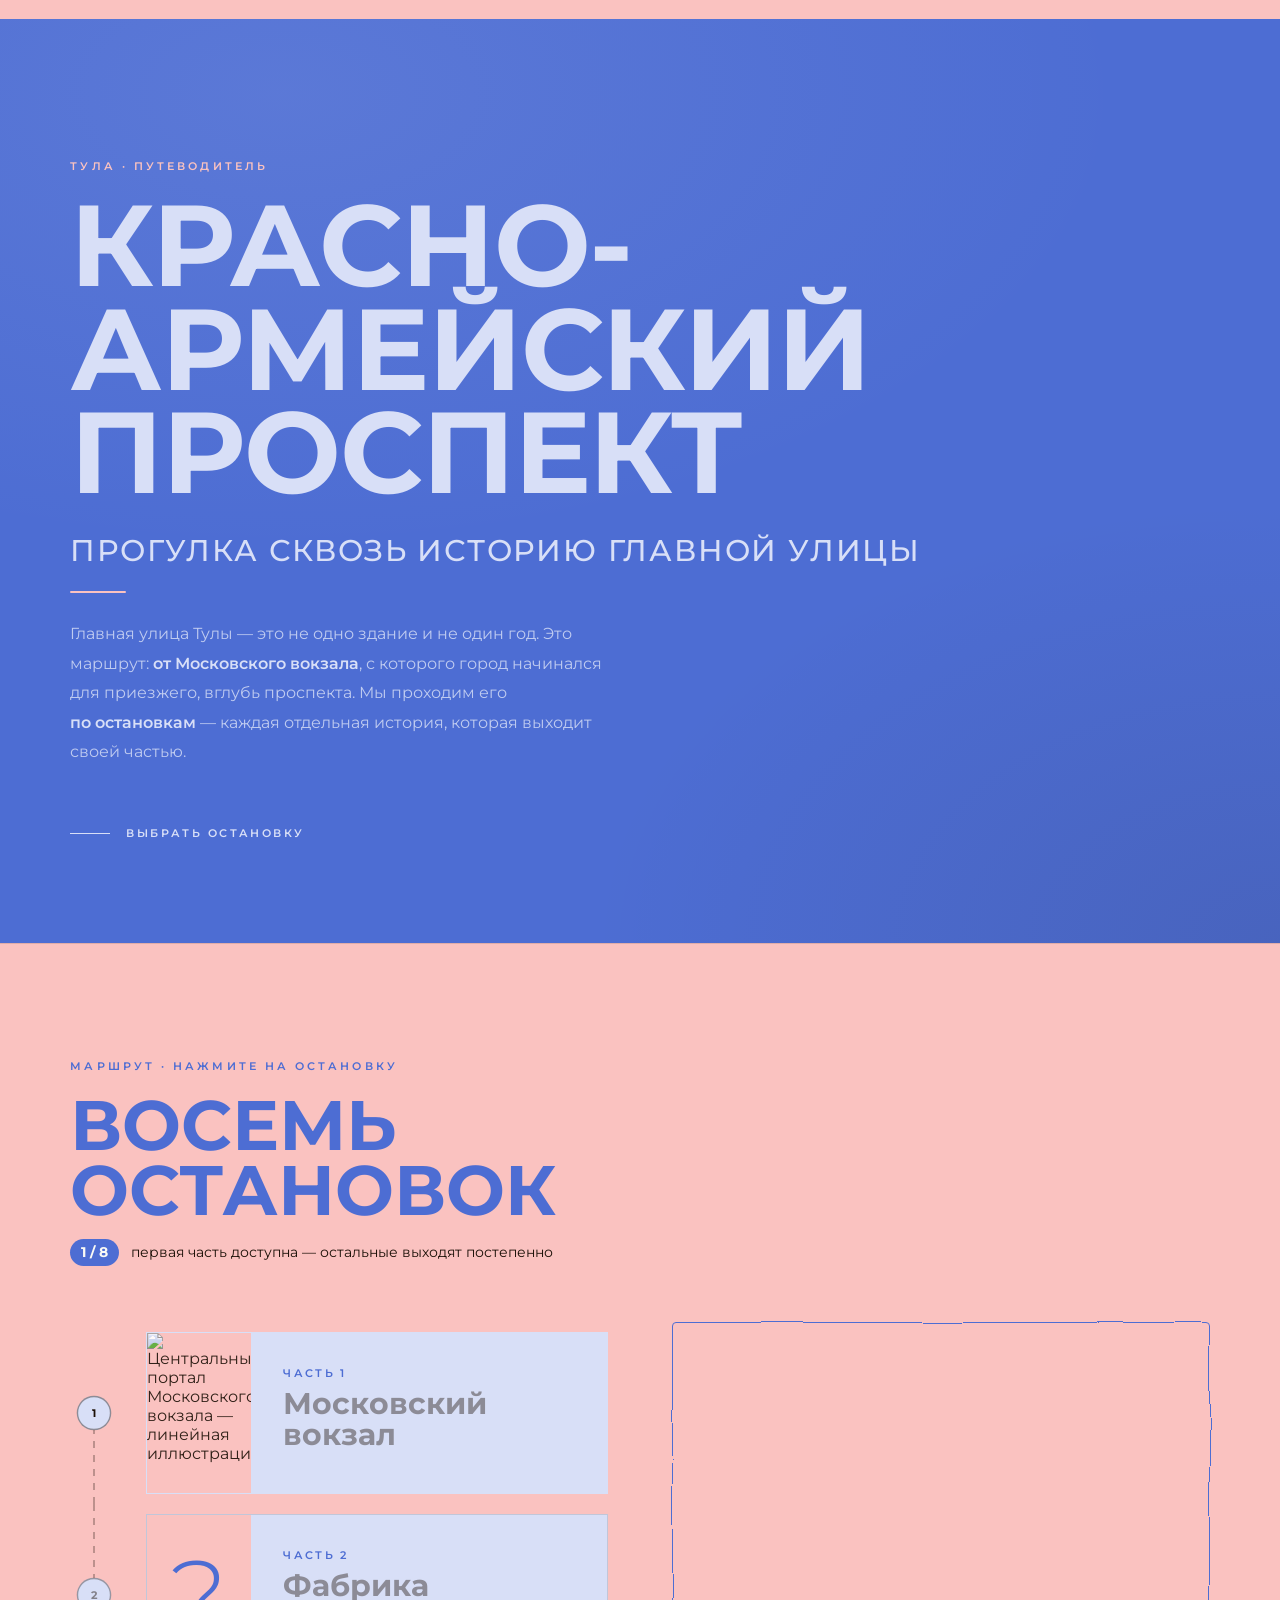
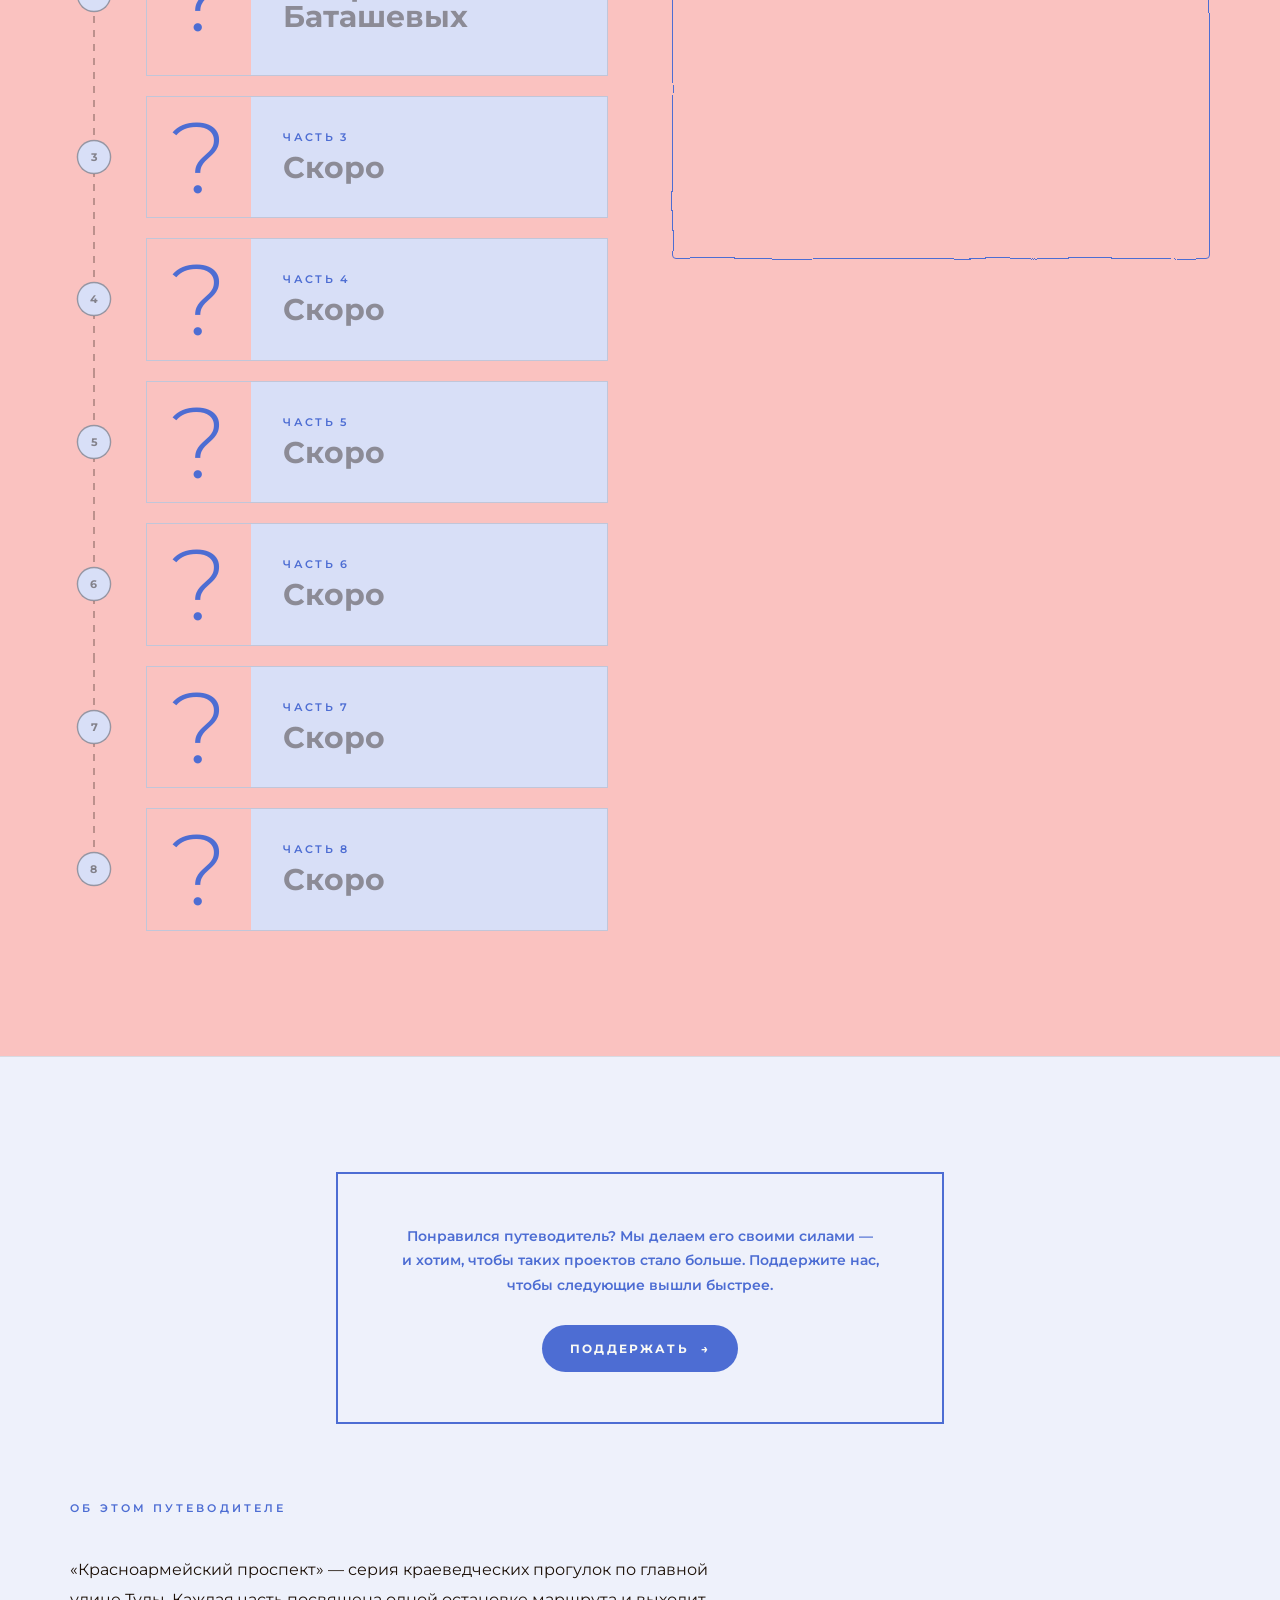
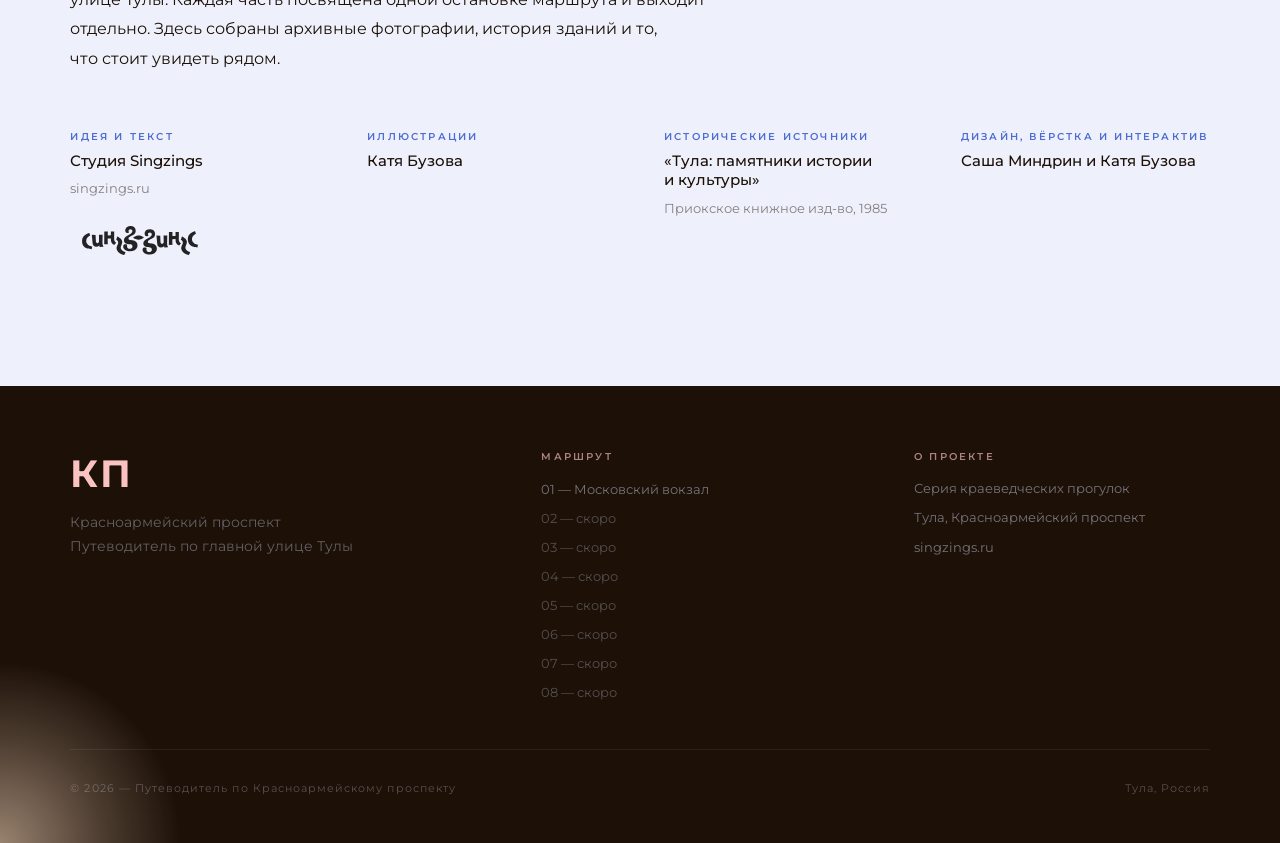
==== index.html @ 2199e6ae "Секция «Об этом путеводителе»: единый вид на всех страницах — блок «Поддержать» + вводный текст «Кра" ====
<!DOCTYPE html>
<html lang="ru">
<head>
  <meta charset="UTF-8" />
  <meta name="viewport" content="width=device-width, initial-scale=1.0" />
  <title>Красноармейский проспект — Путеводитель по Туле</title>

  <meta name="description" content="Путеводитель по Красноармейскому проспекту Тулы: восемь остановок одного маршрута — от Московского вокзала вглубь города. Прогулка сквозь историю главной улицы." />
  <meta name="theme-color" content="#FAC2C0" />

  <meta property="og:type"        content="website" />
  <meta property="og:locale"      content="ru_RU" />
  <meta property="og:url"         content="https://sashamind.github.io/Guide_RedArmyAvenue/" />
  <meta property="og:title"       content="Красноармейский проспект — Путеводитель по Туле" />
  <meta property="og:description" content="Восемь остановок одного маршрута по главной улице Тулы. Прогулка сквозь историю — часть за частью." />
  <meta property="og:image"       content="https://i.postimg.cc/1tGYNQ9s/vokzal-xix.jpg" />

  <meta name="twitter:card"        content="summary" />
  <meta name="twitter:title"       content="Красноармейский проспект — Путеводитель по Туле" />
  <meta name="twitter:description" content="Восемь остановок одного маршрута по главной улице Тулы." />

  <link rel="canonical" href="https://sashamind.github.io/Guide_RedArmyAvenue/" />
  <link rel="icon" type="image/svg+xml" href="favicon.svg" />

  <link rel="preconnect" href="https://fonts.googleapis.com" />
  <link rel="preconnect" href="https://fonts.gstatic.com" crossorigin />
  <link rel="preconnect" href="https://i.postimg.cc" />
  <link href="https://fonts.googleapis.com/css2?family=Montserrat:ital,wght@0,300;0,400;0,500;0,600;0,700;1,400&display=swap" rel="stylesheet" />
  <link rel="stylesheet" href="style.css?v=20260717za6" />

  <script type="application/ld+json">
  {
    "@context": "https://schema.org",
    "@type": "WebSite",
    "name": "Красноармейский проспект — Путеводитель по Туле",
    "url": "https://sashamind.github.io/Guide_RedArmyAvenue/",
    "description": "Путеводитель по Красноармейскому проспекту Тулы: восемь остановок одного маршрута — от Московского вокзала вглубь города.",
    "inLanguage": "ru",
    "publisher": { "@type": "Organization", "name": "Студия Singzings", "url": "https://singzings.ru" }
  }
  </script>
</head>
<body class="page-hub">

  <!-- SVG-фильтр: лёгкое искажение (дисплейсмент) рамки-заглушки под карту -->
  <svg width="0" height="0" class="svg-defs" aria-hidden="true" focusable="false">
    <filter id="mapWobble" x="-6%" y="-6%" width="112%" height="112%" color-interpolation-filters="sRGB">
      <feTurbulence type="fractalNoise" baseFrequency="0.013" numOctaves="2" seed="7" result="n" />
      <feDisplacementMap in="SourceGraphic" in2="n" scale="6" xChannelSelector="R" yChannelSelector="G" />
    </filter>
  </svg>

  <!-- ═══════════════════════════════════════ HERO -->
  <header class="hub-hero">
    <div class="container">
      <span class="label" data-animate="fade-up" data-delay="1">Тула · Путеводитель</span>
      <h1 class="hub-hero__title">
        <span class="hub-hero__line" data-animate="fade-up" data-delay="2">Красно-</span>
        <span class="hub-hero__line" data-animate="fade-up" data-delay="3">армейский</span>
        <span class="hub-hero__line" data-animate="fade-up" data-delay="4">проспект</span>
      </h1>
      <p class="hub-hero__sub" data-animate="fade-up" data-delay="5">Прогулка сквозь историю главной улицы</p>
      <span class="hub-hero__rule" data-animate="fade-up" data-delay="6" aria-hidden="true"></span>
      <p class="hub-hero__desc" data-animate="fade-up" data-delay="6">
        Главная улица Тулы&nbsp;— это не&nbsp;одно здание и&nbsp;не&nbsp;один год.
        Это маршрут: <span class="hl">от&nbsp;Московского вокзала</span>, с&nbsp;которого
        город начинался для&nbsp;приезжего, вглубь проспекта. Мы&nbsp;проходим его
        <span class="hl">по&nbsp;остановкам</span> — каждая отдельная история,
        которая выходит своей частью.
      </p>
      <a class="hero__scroll" href="#route" data-animate="fade-up" data-delay="7" aria-label="Выбрать остановку">
        <span class="hero__scroll-line"></span><span class="hero__scroll-text">Выбрать остановку</span>
        <svg class="hero__scroll-arrow" width="24" height="24" viewBox="0 0 24 24" fill="none" aria-hidden="true">
          <path d="M12 4v15M5 12l7 7 7-7" stroke="currentColor" stroke-width="2" stroke-linecap="round" stroke-linejoin="round"/>
        </svg>
      </a>
    </div>
  </header>

  <!-- ═══════════════════════════════════════ ROUTE (разводящая) -->
  <section class="hub-route" id="route">
    <div class="container">
      <span class="label" data-animate="fade-up">Маршрут · нажмите на остановку</span>
      <h2 class="hub-route__title" data-animate="fade-up" data-delay="1">
        Восемь<br>остановок
      </h2>
      <p class="hub-route__meta" data-animate="fade-up" data-delay="2">
        <span class="hub-route__meta-count">1 / 8</span>
        первая часть доступна&nbsp;— остальные выходят постепенно
      </p>

      <div class="hub-stops-wrap">
      <span class="hub-stops__progress" aria-hidden="true"></span>
      <ol class="hub-stops" data-animate="stagger">

        <!-- 01 — доступна -->
        <li class="hub-stop hub-stop--ready">
          <a class="hub-stop__link" href="moskovskiy-vokzal.html">
            <span class="hub-stop__node"><span class="hub-stop__num">1</span></span>
            <span class="hub-stop__card">
              <span class="hub-stop__media hub-stop__media--ill">
                <img src="https://vxxzyggeogbjxjlrhcus.supabase.co/storage/v1/object/public/images/vokzal-central-annex.png?v=2"
                     alt="Центральный портал Московского вокзала — линейная иллюстрация"
                     width="732" height="749" loading="lazy" />
              </span>
              <span class="hub-stop__body">
                <span class="hub-stop__kicker">Часть 1</span>
                <span class="hub-stop__name">Московский вокзал</span>
                <span class="hub-stop__reveal"><span class="hub-stop__reveal-in">
                  <span class="hub-stop__desc">
                    Железная дорога как&nbsp;точка исторического выбора:
                    с&nbsp;чего для&nbsp;города начинался приезжий и&nbsp;почему именно
                    здесь прошла Московско-Курская дорога.
                  </span>
                  <span class="hub-stop__cta"><span class="hub-stop__cta-label">Смотреть главу</span><span class="hub-stop__arrow">→</span></span>
                </span></span>
              </span>
            </span>
          </a>
        </li>

        <!-- 02–08 — скоро (вместо иллюстрации — синий знак «?») -->
        <li class="hub-stop hub-stop--soon">
          <span class="hub-stop__node"><span class="hub-stop__num">2</span></span>
          <span class="hub-stop__card">
            <span class="hub-stop__media hub-stop__media--q" aria-hidden="true">
              <span class="hub-stop__q">?</span>
            </span>
            <span class="hub-stop__body">
              <span class="hub-stop__kicker">Часть 2</span>
              <span class="hub-stop__name">Фабрика Баташевых</span>
              <span class="hub-stop__reveal"><span class="hub-stop__reveal-in">
                <span class="hub-stop__tag">Скоро</span>
              </span></span>
            </span>
          </span>
        </li>

        <li class="hub-stop hub-stop--soon">
          <span class="hub-stop__node"><span class="hub-stop__num">3</span></span>
          <span class="hub-stop__card">
            <span class="hub-stop__media hub-stop__media--q" aria-hidden="true">
              <span class="hub-stop__q">?</span>
            </span>
            <span class="hub-stop__body">
              <span class="hub-stop__kicker">Часть 3</span>
              <span class="hub-stop__name">Скоро</span>
            </span>
          </span>
        </li>

        <li class="hub-stop hub-stop--soon">
          <span class="hub-stop__node"><span class="hub-stop__num">4</span></span>
          <span class="hub-stop__card">
            <span class="hub-stop__media hub-stop__media--q" aria-hidden="true">
              <span class="hub-stop__q">?</span>
            </span>
            <span class="hub-stop__body">
              <span class="hub-stop__kicker">Часть 4</span>
              <span class="hub-stop__name">Скоро</span>
            </span>
          </span>
        </li>

        <li class="hub-stop hub-stop--soon">
          <span class="hub-stop__node"><span class="hub-stop__num">5</span></span>
          <span class="hub-stop__card">
            <span class="hub-stop__media hub-stop__media--q" aria-hidden="true">
              <span class="hub-stop__q">?</span>
            </span>
            <span class="hub-stop__body">
              <span class="hub-stop__kicker">Часть 5</span>
              <span class="hub-stop__name">Скоро</span>
            </span>
          </span>
        </li>

        <li class="hub-stop hub-stop--soon">
          <span class="hub-stop__node"><span class="hub-stop__num">6</span></span>
          <span class="hub-stop__card">
            <span class="hub-stop__media hub-stop__media--q" aria-hidden="true">
              <span class="hub-stop__q">?</span>
            </span>
            <span class="hub-stop__body">
              <span class="hub-stop__kicker">Часть 6</span>
              <span class="hub-stop__name">Скоро</span>
            </span>
          </span>
        </li>

        <li class="hub-stop hub-stop--soon">
          <span class="hub-stop__node"><span class="hub-stop__num">7</span></span>
          <span class="hub-stop__card">
            <span class="hub-stop__media hub-stop__media--q" aria-hidden="true">
              <span class="hub-stop__q">?</span>
            </span>
            <span class="hub-stop__body">
              <span class="hub-stop__kicker">Часть 7</span>
              <span class="hub-stop__name">Скоро</span>
            </span>
          </span>
        </li>

        <li class="hub-stop hub-stop--soon">
          <span class="hub-stop__node"><span class="hub-stop__num">8</span></span>
          <span class="hub-stop__card">
            <span class="hub-stop__media hub-stop__media--q" aria-hidden="true">
              <span class="hub-stop__q">?</span>
            </span>
            <span class="hub-stop__body">
              <span class="hub-stop__kicker">Часть 8</span>
              <span class="hub-stop__name">Скоро</span>
            </span>
          </span>
        </li>

      </ol>

      <!-- справа: место под карту-иллюстрацию навигации по точкам (пока рамка) -->
      <div class="hub-map-slot" aria-hidden="true"></div>
      </div>
    </div>
  </section>

  <!-- ═══════════════════════════════════════ CREDITS -->
  <div class="credits bg-cream" id="about">
    <div class="container">
      <!-- поддержка проекта -->
      <div class="credits__support" data-animate="fade-up">
        <p class="credits__support-text">
          Понравился путеводитель? Мы&nbsp;делаем его своими силами —
          и&nbsp;хотим, чтобы таких проектов стало больше.
          Поддержите нас, чтобы следующие вышли быстрее.
        </p>
        <a class="credits__support-btn" href="#" target="_blank" rel="noopener">
          <span>Поддержать</span>
          <span class="credits__support-arrow" aria-hidden="true">→</span>
        </a>
      </div>

      <span class="label" data-animate="fade-up">Об этом путеводителе</span>
      <p class="hub-about__lead" data-animate="fade-up" data-delay="1">
        «Красноармейский проспект»&nbsp;— серия краеведческих прогулок по&nbsp;главной
        улице Тулы. Каждая часть посвящена одной остановке маршрута и&nbsp;выходит
        отдельно. Здесь собраны архивные фотографии, история зданий и&nbsp;то,
        что&nbsp;стоит увидеть рядом.
      </p>
      <div class="credits__grid" data-animate="stagger">
        <div class="credits__col">
          <div class="credits__role">Идея и текст</div>
          <div class="credits__name">Студия Singzings</div>
          <p class="credits__note"><a class="credits__link" href="https://singzings.ru" target="_blank" rel="noopener">singzings.ru</a></p>
          <a class="credits__logo-link" href="https://singzings.ru" target="_blank" rel="noopener" aria-label="Сайт студии сингз-зингс">
            <img class="credits__logo" src="singzings-logo.svg" alt="Логотип студии сингз-зингс"
                 width="2032" height="762" loading="lazy" />
          </a>
        </div>
        <div class="credits__col">
          <div class="credits__role">Иллюстрации</div>
          <div class="credits__name">Катя Бузова</div>
        </div>
        <div class="credits__col">
          <div class="credits__role">Исторические источники</div>
          <div class="credits__name">«Тула: памятники истории и культуры»</div>
          <p class="credits__note">Приокское книжное изд-во, 1985</p>
        </div>
        <div class="credits__col">
          <div class="credits__role">Дизайн, вёрстка и&nbsp;интерактив</div>
          <div class="credits__name">Саша Миндрин и Катя Бузова</div>
        </div>
      </div>
    </div>
  </div>

  <!-- ═══════════════════════════════════════ FOOTER -->
  <footer class="footer bg-dark">
    <div class="container">
      <div class="footer__inner">
        <div class="footer__brand">
          <div class="footer__logo">КП</div>
          <p class="footer__tagline">
            Красноармейский проспект<br>Путеводитель по&nbsp;главной улице Тулы
          </p>
        </div>
        <nav class="footer__nav" aria-label="Остановки маршрута">
          <p class="footer__nav-title">Маршрут</p>
          <ul>
            <li><a href="moskovskiy-vokzal.html">01 — Московский вокзал</a></li>
            <li><span class="footer__soon">02 — скоро</span></li>
            <li><span class="footer__soon">03 — скоро</span></li>
            <li><span class="footer__soon">04 — скоро</span></li>
            <li><span class="footer__soon">05 — скоро</span></li>
            <li><span class="footer__soon">06 — скоро</span></li>
            <li><span class="footer__soon">07 — скоро</span></li>
            <li><span class="footer__soon">08 — скоро</span></li>
          </ul>
        </nav>
        <div class="footer__info">
          <p class="footer__nav-title">О проекте</p>
          <ul>
            <li>Серия краеведческих прогулок</li>
            <li>Тула, Красноармейский проспект</li>
            <li>singzings.ru</li>
          </ul>
        </div>
      </div>
      <div class="footer__bottom">
        <span>© 2026 — Путеводитель по&nbsp;Красноармейскому проспекту</span>
        <span>Тула, Россия</span>
      </div>
    </div>
  </footer>

  <button class="back-to-top" id="backToTop" aria-label="Наверх">
    <svg width="16" height="16" viewBox="0 0 16 16" fill="none" aria-hidden="true">
      <path d="M8 12V4M4 7l4-4 4 4" stroke="currentColor" stroke-width="1.5" stroke-linecap="round" stroke-linejoin="round"/>
    </svg>
  </button>

  <script src="script.js?v=20260716i"></script>
</body>
</html>
---- style.css ----
/* ═══════════════════════════════════════════════════════════
   КРАСНОАРМЕЙСКИЙ ПРОСПЕКТ — style.css
═══════════════════════════════════════════════════════════ */

/* ── VARIABLES ── */
:root {
  --amber:      #FAC2C0;
  --amber-dk:   #d8a5a3;
  --cream:      #d8dff7;
  --cream-bg:   #eef1fb;
  --blue:       #4D6DD3;
  --blue-dk:    #3A58C0;
  --dark:       #1C1007;
  --dark-2:     #2E1B0A;
  --white:      #FAFAF5;
  --border:     rgba(28, 16, 7, 0.12);
  --border-lt:  rgba(216, 223, 247, 0.08);

  --f-display: 'Montserrat', sans-serif;
  --f-body:    'Montserrat', sans-serif;

  --max-w:  1280px;
  --pad-x:  clamp(24px, 5.5vw, 88px);
  --pad-y:  clamp(64px, 9vw, 128px);
  --gap:    clamp(40px, 6vw, 96px);
}

/* ── RESET & BASE ── */
*, *::before, *::after { margin: 0; padding: 0; box-sizing: border-box; }
html { scroll-behavior: smooth; overflow-x: hidden; }
body {
  font-family: var(--f-body);
  background: var(--amber);
  color: var(--dark);
  overflow-x: hidden;
  -webkit-font-smoothing: antialiased;
  -moz-osx-font-smoothing: grayscale;
  padding-left: 80px;
}

/* Разводящая страница — без левой навигации, контент во всю ширину */
body.page-hub { padding-left: 0; }
img { display: block; max-width: 100%; }
a { color: inherit; text-decoration: none; }
ul { list-style: none; }
strong { font-weight: 700; }

/* ── FOCUS (клавиатурная навигация) ── */
:focus-visible {
  outline: 2px solid var(--blue);
  outline-offset: 3px;
  border-radius: 2px;
}
.bg-dark :focus-visible,
.footer :focus-visible { outline-color: var(--cream); }

/* ── SKIP LINK — «к содержанию», виден только при фокусе ── */
.skip-link {
  position: fixed;
  top: 12px;
  left: 12px;
  z-index: 10000;
  padding: 10px 18px;
  background: var(--blue);
  color: #fff;
  font-family: var(--f-display);
  font-size: 13px;
  font-weight: 600;
  border-radius: 6px;
  transform: translateY(-64px);
  opacity: 0;
  pointer-events: none;
}
.skip-link:focus-visible {
  transform: none;
  opacity: 1;
  pointer-events: auto;
  outline-color: var(--dark);
}

/* ── CONTAINER ── */
.container {
  width: 100%;
  /* во всю ширину, поля --pad-x с обеих сторон — как у hero:
     левые тексты от левого края, правые выключки — от правого */
  margin: 0;
  padding-left:  var(--pad-x);
  padding-right: var(--pad-x);
}

/* ── BACKGROUNDS ── */
.bg-cream { background: var(--cream-bg); }
.bg-dark  { background: var(--dark);    color: var(--cream); }
.bg-amber { background: var(--amber); }
.bg-blue  { background: var(--blue);    color: var(--white); }

/* строчная буква внутри uppercase-текста (напр. «е» в «1900-е») */
.lc { text-transform: lowercase; }

/* ═══════════════════════════════════════
   TYPOGRAPHY PRIMITIVES
═══════════════════════════════════════ */

.label {
  display: block;
  font-family: var(--f-display);
  font-size: 11px;
  font-weight: 600;
  letter-spacing: 0.28em;
  text-transform: uppercase;
  color: var(--blue);
  margin-bottom: 20px;
}

.t-year {
  font-family: var(--f-display);
  font-size: clamp(80px, 13.5vw, 210px);
  font-weight: 700;
  line-height: 0.85;
  color: var(--blue);
  text-transform: uppercase;
  letter-spacing: -0.01em;
  white-space: nowrap;
}

.t-year__suffix {
  font-size: 0.33em;
  margin-left: 0.12em;
}

.t-era-title {
  font-family: var(--f-display);
  /* как заголовок hero «Московский вокзал» */
  font-size: clamp(46px, 7vw, 96px);
  font-weight: 700;
  line-height: 0.91;
  color: var(--blue);
  text-transform: uppercase;
  margin-top: 16px;
}

/* ═══════════════════════════════════════
   NAVIGATION
═══════════════════════════════════════ */

.nav {
  position: fixed;
  top: 0; left: 0; bottom: 0;
  width: 80px;
  z-index: 200;
  display: flex;
  flex-direction: column;
  overflow: hidden;
}

.nav__inner {
  display: flex;
  flex-direction: column;
  align-items: center;
  padding: 28px 0;
  flex: 1;
  transition: background 0.45s ease, backdrop-filter 0.45s ease;
}

.nav.scrolled .nav__inner {
  background: rgba(28, 16, 7, 0.88);
  -webkit-backdrop-filter: blur(14px);
  backdrop-filter: blur(14px);
}

.nav__logo {
  font-family: var(--f-display);
  font-size: 15px;
  font-weight: 700;
  color: var(--dark);
  text-transform: uppercase;
  letter-spacing: 0.14em;
  margin-bottom: 36px;
  /* в узком вертикальном сайдбаре (веб) — вертикальная надпись, чтобы не обрезалась */
  writing-mode: vertical-rl;
  transition: color 0.45s ease, opacity 0.35s ease;
}

.nav.scrolled .nav__logo { color: var(--cream); }

.nav__links {
  display: flex;
  flex-direction: column;
  flex: 1;
  justify-content: center;
  align-items: center;
  position: relative;
  width: 100%;
}

.nav__links::before {
  content: '';
  position: absolute;
  left: 50%;
  top: 0; bottom: 0;
  width: 1px;
  background: rgba(28, 16, 7, 0.15);
  transform: translateX(-50%);
  transition: background 0.45s ease;
}

.nav.scrolled .nav__links::before {
  background: rgba(216, 223, 247, 0.10);
}

/* Сайдбар-навигация (десктоп): прозрачна, пока не начали скроллить */
@media (min-width: 861px) {
  .nav__links {
    opacity: 0;
    transition: opacity 0.55s ease;
  }
  .nav.scrolled .nav__links { opacity: 1; }
}

.nav__links a {
  display: flex;
  flex-direction: column;
  align-items: center;
  gap: 5px;
  font-family: var(--f-display);
  font-size: 9.5px;
  font-weight: 600;
  letter-spacing: 0.10em;
  text-transform: uppercase;
  color: var(--dark);
  opacity: 0.45;
  transition: opacity 0.2s, color 0.45s ease;
  padding: 9px 0;
  position: relative;
  z-index: 1;
}

.nav.scrolled .nav__links a { color: var(--cream); opacity: 0.38; }

.nav__links a::before {
  content: '';
  width: 5px;
  height: 5px;
  border-radius: 50%;
  border: 1px solid rgba(28, 16, 7, 0.4);
  background: transparent;
  flex-shrink: 0;
  transition: background 0.25s, border-color 0.25s;
}

.nav.scrolled .nav__links a::before {
  border-color: rgba(216, 223, 247, 0.35);
}

.nav__links a:hover,
.nav__links a.active { opacity: 1; }

.nav__links a.active::before {
  background: var(--blue);
  border-color: var(--blue);
}

.nav__progress {
  position: absolute;
  right: 0; top: 0;
  width: 2px;
  height: 100%;
  background: var(--blue);
  transform-origin: top center;
  transform: scaleY(0);
}

/* Burger button — hidden on desktop, shown on mobile */
.nav__burger {
  display: none;
  flex-direction: column;
  justify-content: center;
  gap: 5px;
  background: none;
  border: none;
  cursor: pointer;
  padding: 8px;
  margin: -8px;
  z-index: 1;
}

.nav__burger span {
  display: block;
  width: 22px;
  height: 1.5px;
  background: var(--dark);
  border-radius: 1px;
  transition: transform 0.35s cubic-bezier(0.16, 1, 0.3, 1),
              opacity 0.2s,
              background 0.45s ease;
}

.nav.scrolled .nav__burger span { background: var(--cream); }

.nav__burger.is-open span:nth-child(1) { transform: translateY(6.5px) rotate(45deg); }
.nav__burger.is-open span:nth-child(2) { opacity: 0; transform: scaleX(0); }
.nav__burger.is-open span:nth-child(3) { transform: translateY(-6.5px) rotate(-45deg); }

/* Table horizontal scroll */
.tbl-scroll {
  overflow-x: auto;
  -webkit-overflow-scrolling: touch;
}

/* ═══════════════════════════════════════
   HERO
═══════════════════════════════════════ */

.hero {
  position: relative;
  min-height: 100vh;
  display: flex;
  flex-direction: column;
  justify-content: flex-start;   /* по верху: пилюля сразу под «КП» */
  overflow: hidden;
  padding-top: 40px;
  padding-bottom: 100px;   /* кнопка «Начать прогулку» в 100px от низа экрана */
}

/* Птицы: десктоп — абсолютом в верх-правую зону hero */
.hero__birds {
  position: absolute;
  top: 200px;
  right: 11vw;
  width: clamp(180px, 14vw, 230px);   /* ×1.5 */
  margin: 0;
  z-index: 2;
  pointer-events: none;
}

.hero__birds img {
  display: block;
  width: 100%;
  height: auto;
}

/* порядок появления сцены: дорога+поезд (opacity) → сдвиг поезда → птички */
.hero__birds {
  opacity: 0;
  animation: hero-fade-in 1s ease 3s forwards;
}

/* контейнер Lottie-анимации птиц (заменяет img после загрузки) */
.hero__birds-anim { width: 100%; }
.hero__birds-anim svg { display: block; }

/* Порядок в hero: текст → картинки (пути+поезд) → кнопка.
   Полоса-иллюстрация во всю ширину. */
.hero__band {
  margin: 40px 0;         /* воздух между текстом сверху и кнопкой снизу */
  width: 100%;
  transform: translateX(-10px) scale(1.035);
}

/* Контейнер путей — система координат для паровоза.
   Его размер = размеру картинки путей, поэтому паровоз, заданный
   в %, всегда стоит в одной точке рельсов на любой ширине экрана. */
.hero__band-inner {
  position: relative;
  width: 100%;
}

.hero__band-img {
  display: block;
  width: 100%;
  height: auto;
  /* появление дороги (после текстов), синхронно с поездом */
  opacity: 0;
  animation: hero-fade-in 0.9s ease 0.7s forwards;
}

@keyframes hero-fade-in {
  from { opacity: 0; }
  to   { opacity: 1; }
}

/* Паровоз: позиция и размер — в % от картинки путей (#1),
   поэтому пропорция #2→#1 одинакова на всех адаптивах.
   Движение по скроллу — отдельным transform на .hero__train-img.
   Селектор с родителем — чтобы перебить dev-правило
   [data-imgnum]{position:relative} независимо от порядка в файле. */
.hero__band-inner .hero__train {
  position: absolute;
  left: 15.35%;
  top: 1.03%;
  width: 30.61%;
  z-index: 3;
  pointer-events: none;
  /* сценарий: поезд и дорога появляются по прозрачности одновременно,
     затем поезд медленно (×2) сдвигается в базовую точку, потом птички.
     fill:both у move — во время паузы поезд стоит в стартовой точке
     (38% правее), а не прыгает из базовой. */
  opacity: 0;
  animation: train-fade 0.9s ease 0.7s both,
             train-move 5.2s cubic-bezier(0.16, 1, 0.3, 1) 1.7s both;
}

@keyframes train-fade {
  from { opacity: 0; }
  to   { opacity: 1; }
}

@keyframes train-move {
  from { transform: translateX(38%); }
  to   { transform: translateX(0); }
}

/* мувер: общий контейнер картинки поезда и Lottie-оверлея — сдвиг при
   скролле JS ставит ему (translate3d), оба слоя едут вместе. Стартовый
   translate3d создаёт GPU-слой заранее — без него десктопный Safari
   не перерисовывает transform внутри scale-родителя */
.hero__train-mover {
  display: block;
  position: relative;
  transform: translate3d(0, 0, 0);
  will-change: transform;
}

.hero__train-img {
  display: block;
  width: 100%;
  height: auto;
}

/* Lottie-оверлей поверх картинки поезда (та же геометрия 1005×498) */
.hero__train-anim {
  position: absolute;
  inset: 0;
  pointer-events: none;
}

.hero__train-anim svg { display: block; }

.hero__left {
  display: flex;
  flex-direction: column;
  padding: 0 var(--pad-x);
  position: relative;
  z-index: 2;
}

.hero__title {
  font-family: var(--f-display);
  font-size: clamp(46px, 7vw, 96px);
  font-weight: 700;
  line-height: 0.91;
  color: var(--blue);
  text-transform: uppercase;
  /* оптическое выравнивание: крупный шрифт уходит вправо — тянем влево */
  margin: 0 0 28px -0.055em;
}

/* перенос только для мобильной раскладки */
.br-m { display: none; }

.hero__sub {
  font-family: var(--f-display);
  font-size: 16px;               /* ×1.5 */
  font-weight: 400;              /* тоньше */
  letter-spacing: 0.28em;
  text-transform: uppercase;
  color: var(--dark);
  opacity: 0.5;                  /* бледнее */
  line-height: 1.35;             /* адекватный межстрочный */
  margin-bottom: 24px;
}

/* Лейбл-«пилюля»: «Путеводитель… · Часть 1 из 8» в закруглённой обводке */
.hero__left .label {
  align-self: flex-start;
  display: block;
  width: fit-content;        /* обводка обжимает текст по ширине */
  max-width: 100%;
  border: 1.5px solid var(--blue);
  border-radius: 100px;
  padding: 9px 18px;
  margin-bottom: 30px;
}


.hero__desc {
  font-family: var(--f-body);
  font-size: 15px;
  line-height: 1.82;
  opacity: 0.8;
  max-width: 420px;
  margin-bottom: 0;
}

.hero__scroll {
  display: inline-flex;
  align-items: center;
  gap: 16px;
  font-family: var(--f-display);
  font-size: 11px;
  font-weight: 600;
  letter-spacing: 0.22em;
  text-transform: uppercase;
  color: var(--blue);
  /* буфер хит-области: больше текста, чтобы курсор не «срывался» при росте gap */
  padding: 14px 20px;
  margin: -14px -20px;
  align-self: flex-start;
  transition: gap 0.35s ease;
}

.hero__scroll:hover { gap: 28px; }

.hero__scroll-line {
  display: block;
  width: 40px;
  height: 1px;
  background: currentColor;
  transition: width 0.35s ease;
}

.hero__scroll:hover .hero__scroll-line { width: 60px; }

/* Hero CTA «Начать прогулку» — как «Смотреть главу»: волнистое
   подчёркивание по hover + стрелка, уезжающая вправо */
.hero__cta {
  display: inline-flex;
  align-items: center;
  gap: 9px;
  align-self: center;          /* по центру, под картинкой */
  margin-top: auto;            /* прижата к низу первого экрана (десктоп) */
  font-family: var(--f-display);
  font-size: 15px;             /* было 22 → ÷1.5 */
  font-weight: 500;            /* чуть толще */
  letter-spacing: 0.18em;
  text-transform: uppercase;
  color: var(--blue);
  /* появление по таймеру (не по скроллу — иначе на мобильном кнопка
     в слепой зоне observer и «подлетала» при первом скролле),
     затем плавное мигание, пока не навели/не проскроллили */
  animation: cta-in 0.85s cubic-bezier(0.16, 1, 0.3, 1) 1.2s both,
             cta-pulse 1.9s ease-in-out 2.4s infinite;
}

@keyframes cta-in {
  from { opacity: 0; }
  to   { opacity: 1; }
}

@keyframes cta-pulse {
  0%, 100% { opacity: 1; }
  50%      { opacity: 0.35; }
}

/* стоп мигания: при наведении или после скролла дальше */
.hero__cta:hover,
body.cta-stop .hero__cta {
  animation: none;
  opacity: 1;
}

.hero__cta-label {
  position: relative;
}

.hero__cta-label::after {
  content: '';
  position: absolute;
  left: 0;
  right: 0;
  bottom: -6px;
  height: 7px;
  /* та же рисованная «кривая» линия, что и у «Смотреть главу» */
  background: url("data:image/svg+xml,%3Csvg xmlns='http://www.w3.org/2000/svg' width='180' height='7' viewBox='0 0 180 7'%3E%3Cpath d='M1 4.5 C 22 2.2 38 5.6 58 3.4 S 92 1.8 116 4.2 S 152 2.6 179 3.6' fill='none' stroke='%234D6DD3' stroke-width='1.7' stroke-linecap='round'/%3E%3C/svg%3E") center / 100% 100% no-repeat;
  clip-path: inset(0 100% 0 0);
  transition: clip-path 0.45s cubic-bezier(0.16, 1, 0.3, 1);
}

.hero__cta:hover .hero__cta-label::after { clip-path: inset(0 0 0 0); }

.hero__cta-arrow {
  font-size: 20px;
  line-height: 1;
  transform: rotate(90deg);    /* стрелка смотрит вниз */
  transition: transform 0.3s ease;
}

/* translateX после rotate — сдвиг вдоль повёрнутой оси, т.е. вниз */
.hero__cta:hover .hero__cta-arrow { transform: rotate(90deg) translateX(5px); }

/* ═══════════════════════════════════════
   ERA BLOCKS  (timeline sections)
═══════════════════════════════════════ */

.era {
  padding-top: var(--pad-y);
  padding-bottom: var(--pad-y);
  border-top: 1px solid var(--border);
}

.era.bg-dark { border-top-color: var(--border-lt); }

.era__inner {
  display: grid;
  grid-template-columns: 1fr 1fr;
  gap: var(--gap);
  align-items: start;
}

.era--flip .era__inner { direction: rtl; }
.era--flip .era__inner > * { direction: ltr; }

.era__date {
  position: sticky;
  top: 96px;
}

.era__content {
  display: flex;
  flex-direction: column;
  gap: 24px;
}

/* Photo */
.era__figure { overflow: hidden; }

.era__figure img {
  width: 100%;
  height: auto;
  filter: grayscale(100%) contrast(1.12);
  display: block;
}

/* Illustration variant: keep brand colors, transparent bg */
.era__figure--ill img {
  filter: none;
}

figcaption {
  font-family: var(--f-display);
  font-size: 10.5px;
  letter-spacing: 0.18em;
  text-transform: uppercase;
  opacity: 0.42;
  margin-top: 12px;
}

/* Body text */
.era__body {
  display: flex;
  flex-direction: column;
  gap: 15px;
}

/* акцент в тексте — жирный + фирменный синий */
.t-accent { color: var(--blue); }
#s1860 .t-accent { color: var(--amber); }

/* ── Галерея-стопка ── */
.stack-gallery {
  position: relative;
  margin-top: 56px;
  height: 390px;
  --cw: 378px;   /* ширина карточки (+80%) */
  --n: 4;        /* число карточек */
  --spread: 1.5; /* коэффициент разлёта (1 = ровно по ширине, >1 — за края) */
  overflow: visible;
}

.stack-card {
  position: absolute;
  top: 50px;
  left: calc(50% - var(--cw) / 2);
  width: var(--cw);
  aspect-ratio: 3 / 2;
  margin: 0;
  /* белая рамка «полароида» */
  padding: 8px 8px 8px;
  border: 0;
  border-radius: 2px;
  background: #fff;
  cursor: pointer;
  box-shadow: 0 6px 16px rgba(28, 16, 7, 0.16);
  transform: rotate(var(--rp, 0deg));
  transform-origin: center center;
  transition: left 0.6s cubic-bezier(0.22, 1, 0.36, 1),
              top 0.6s cubic-bezier(0.22, 1, 0.36, 1),
              transform 0.6s cubic-bezier(0.22, 1, 0.36, 1),
              box-shadow 0.3s ease;
  z-index: var(--z, 1);
}

.stack-card img {
  width: 100%;
  height: 100%;
  object-fit: cover;
  display: block;
  filter: grayscale(100%) contrast(1.06);
  transition: filter 0.3s ease;
}

/* разъезд по наведению: раскладываем по ширине + вертикальный джиттер и наклон.
   Только для устройств с реальным наведением — на тач-экранах тап давал бы
   «залипший» :hover и карточки разъезжались бы поверх мобильной сетки */
@media (hover: hover) {
  .stack-gallery:hover .stack-card {
    left: calc(50% - var(--cw) / 2
          + (var(--i) - (var(--n) - 1) / 2)
          * (100% - var(--cw)) / (var(--n) - 1) * var(--spread));
    top: var(--sy, 50px);
    transform: rotate(var(--rs, 0deg));
  }
  .stack-gallery:hover .stack-card:hover {
    z-index: 20;
    transform: rotate(var(--rh, 0deg)) scale(1.05);
    box-shadow: 0 10px 24px rgba(28, 16, 7, 0.22);
  }
  .stack-gallery:hover .stack-card:hover img { filter: none; }
}

/* ── Лайтбокс ── */
.lightbox {
  position: fixed;
  inset: 0;
  z-index: 200;
  display: flex;
  align-items: center;
  justify-content: center;
  padding: 5vmin;
  background: rgba(18, 10, 3, 0.9);
  opacity: 0;
  transition: opacity 0.3s ease;
}
.lightbox.is-open { opacity: 1; }
.lightbox[hidden] { display: none; }

.lightbox__img {
  max-width: 92vw;
  max-height: 90vh;
  border-radius: 4px;
  box-shadow: 0 20px 60px rgba(0, 0, 0, 0.5);
}

.lightbox__close {
  position: absolute;
  top: 24px;
  right: 32px;
  width: 44px;
  height: 44px;
  border: 0;
  border-radius: 50%;
  background: rgba(216, 223, 247, 0.14);
  color: var(--cream);
  font-size: 26px;
  line-height: 1;
  cursor: pointer;
  transition: background 0.2s ease;
}
.lightbox__close:hover { background: rgba(216, 223, 247, 0.28); }

.era__body p {
  font-family: var(--f-body);
  font-size: 15px;
  line-height: 1.85;
  opacity: 0.82;
}

/* Aside quote inside era */
.era__aside-quote {
  margin-top: 32px;
  padding-left: 18px;
  border-left: 2px solid var(--blue);
}

.era__aside-quote p {
  font-family: var(--f-body);
  font-style: italic;
  font-size: 13.5px;
  line-height: 1.72;
  opacity: 0.62;
}

/* Инвертированный блок (первый после hero): синий фон,
   заголовки — цвета фона hero (--amber), остальной текст — светлый */
#s1860 {
  position: relative;
  background: var(--blue);
  color: var(--cream);
  border-top-color: var(--border-lt);
}

/* набросок рельсов — слева вверху, напротив заголовка */
.era__rails {
  position: absolute;
  top: calc(var(--pad-y) + 60px);
  left: calc(var(--pad-x) - 60px);
  width: min(44%, 800px);
  margin: 0;
}

.era__rails img {
  width: 100%;
  height: auto;
  display: block;
  /* наклон на img: transform фигуры занят анимацией fade-up;
     угол крутит JS по скролу (7° → −7°) */
  transform: rotate(7deg);
}

/* Lottie-оверлей поверх наброска путей: тех же пропорций (1108×168),
   наклоняется синхронно с img (JS в §12a) */
.era__rails-anim {
  position: absolute;
  inset: 0;
  pointer-events: none;
  transform-origin: 50% 50%;
  transform: rotate(7deg);
}
.era__rails-anim svg {
  display: block;
  width: 100%;
  height: 100%;
}

@media (max-width: 860px) {
  .era__rails { display: none; }
}

#s1860 .label,
#s1860 .t-year,
#s1860 .t-era-title { color: var(--amber); }

#s1860 .era__aside-quote { border-left-color: var(--amber); }

/* Синий блок: заголовок с подписью выключены вправо, текст — ниже */
#s1860 .era__date { text-align: right; }

@media (min-width: 861px) {
  #s1860 .era__inner { display: block; }
  #s1860 .era__date { position: static; }

  #s1860 .era__content,
  #s1860 .era__body { display: block; }

  #s1860 .era__body {
    margin-top: 56px;
    /* комфортная ширина строки для чтения, но не дальше середины блока */
    max-width: min(calc(50% - 24px), 480px);
  }

  /* лид-текст — крупнее обычного тела */
  #s1860 .era__body p {
    font-size: 17px;
    line-height: 1.95;
  }

  /* «Здание вокзала»: тот же размер шрифта и ширина абзаца, что и у лида 1860;
     прижат к правому краю колонки — правый отступ = левому отступу слева */
  #s1867 .era__body { max-width: 480px; margin-left: auto; }
  /* текст-примечание под переключателем — в левой колонке, слева */
  #s1867 .era__body.portico-note { margin: 44px 0 0; }
  #s1867 .era__body p {
    font-size: 17px;
    line-height: 1.95;
  }
}

/* «Здание вокзала»: иллюстрация −20%, по центру текстовой колонки;
   отступ до текста вдвое больше обычного */
#s1867 .era__figure--ill {
  width: 96%;
  margin-left: auto;
  margin-right: auto;
}

#s1867 .era__content { gap: 48px; }

/* портик — в левой колонке под заголовком; размер такой,
   чтобы полное здание (последний слой) помещалось в колонку */
#s1867 .era__portico {
  /* +20% размера; сдвиг влево на половину прироста — центр остаётся на месте */
  margin: 224px 0 0 -6.5%;
  width: 77%;
}

/* стопка слоёв облика: build-1 базовый, 2 и 3 накладываются поверх */
.portico-stack { position: relative; }

/* базовый слой (vokzal-build-5): всегда виден, под всеми остальными */
.portico-base {
  position: absolute;
  inset: 0;
  width: 100%;
  height: auto;
  display: block;
}

.portico-layer {
  position: relative;   /* позиционирован → рисуется поверх базового слоя */
  width: 100%;
  height: auto;
  display: block;
}
.portico-layer[data-step="2"],
.portico-layer[data-step="3"] {
  position: absolute;
  inset: 0;
  opacity: 0;
  /* скрыто: обрезано сверху донизу (проявится снизу вверх) */
  clip-path: inset(100% 0 0 0);
  /* исчезновение — через прозрачность; клип мгновенно сбрасывается после фейда */
  transition: opacity 0.6s ease, clip-path 0s 0.6s;
}
.portico-layer.is-on {
  opacity: 1;
  clip-path: inset(0 0 0 0);
  /* появление — маской снизу вверх: быстро в начале, плавно тормозит к концу */
  transition: clip-path 1.7s cubic-bezier(0.16, 1, 0.3, 1), opacity 0s;
}

/* подпись состояния под картинкой — по центру относительно иллюстрации */
.portico-caption {
  /* подтянуто вверх в прозрачное поле под зданием */
  margin: -28px 0 0;
  font-family: var(--f-body);
  font-size: 13px;
  line-height: 1.4;
  color: var(--dark);
  opacity: 0.7;
  width: 100%;
  text-align: center;
}

/* переключатель этапов под портиком */
.portico-steps {
  position: relative;
  display: flex;
  flex-direction: column;
  gap: 10px;
  /* по центру относительно иллюстрации выше */
  margin: 18px auto 0;
  width: fit-content;
}
/* пунктир, связывающий кружки 1–2–3 */
.portico-steps::before {
  content: "";
  position: absolute;
  left: 11px;
  top: 22px;
  bottom: 22px;
  border-left: 1.5px dashed rgba(28, 16, 7, 0.32);
  z-index: 0;
}

.portico-step {
  position: relative;
  z-index: 1;
  display: flex;
  align-items: center;
  gap: 12px;
  padding: 5px 0;
  background: none;
  border: 0;
  font-family: var(--f-display);
  font-size: 17px;
  font-weight: 600;
  /* затемнение неактивных — через цвет, а не opacity,
     чтобы фон кружка оставался плотным и скрывал пунктир */
  color: rgba(28, 16, 7, 0.5);
  text-align: left;
  cursor: pointer;
  transition: color 0.25s;
}
.portico-step:hover { color: rgba(28, 16, 7, 0.8); }
.portico-step.is-active { color: var(--blue); }

/* цифра в кружке */
.portico-step__num {
  flex: 0 0 auto;
  width: 24px;
  height: 24px;
  display: inline-flex;
  align-items: center;
  justify-content: center;
  border: 1.5px solid currentColor;
  border-radius: 50%;
  font-size: 12px;
  font-weight: 600;
  /* плотный фон = фон страницы, чтобы пунктир не просвечивал сквозь кружок */
  background: var(--amber);
}
.portico-step.is-active .portico-step__num {
  background: var(--blue);
  border-color: var(--blue);
  color: var(--cream-bg);
  opacity: 1;
}
.portico-step__lbl { letter-spacing: 0.02em; }

/* схема городов внутри синего блока */
.gub-embed { margin-top: clamp(40px, 6vw, 72px); }

/* абзац-итог под картой: воздух побольше */
.gub-after .era__body { margin-top: 48px; }
@media (min-width: 861px) {
  #s1860 .gub-after .era__body { margin-top: 112px; }
}

/* скрытая часть абзаца: разворачивается по кнопке «Подробнее» */
.expand {
  display: grid;
  grid-template-rows: 0fr;
  transition: grid-template-rows 0.5s cubic-bezier(0.22, 1, 0.36, 1);
}

.expand__inner { overflow: hidden; }

.expand__inner p { margin: 16px 0 0; }

.expand.is-open { grid-template-rows: 1fr; }

.expand-toggle {
  display: inline-flex;
  align-items: center;
  gap: 8px;
  margin-top: 18px;
  padding: 0;
  background: none;
  border: 0;
  /* как у .label («Инфографика · нажмите на город») */
  font-family: var(--f-display);
  font-size: 11px;
  font-weight: 600;
  letter-spacing: 0.28em;
  text-transform: uppercase;
  color: var(--blue);
  cursor: pointer;
}

.expand-toggle__arrow {
  transition: transform 0.3s;
}

.expand-toggle.is-open .expand-toggle__arrow { transform: rotate(180deg); }

#s1860 .expand-toggle { color: var(--amber); }

#s1860 .gub-rail  { stroke: var(--cream); }
#s1860 .gub-node  { fill: var(--cream); }
#s1860 .gub-label { fill: var(--cream); }

#s1860 .gub-city .gub-dot {
  fill: var(--blue);
  stroke: var(--amber);
}

#s1860 .gub-city.is-active .gub-dot {
  fill: var(--amber);
  stroke: var(--amber);
}

#s1860 .gub-city--faded .gub-dot { stroke: var(--cream); }
#s1860 .gub-city--faded.is-active .gub-dot { fill: var(--cream); stroke: var(--cream); }

#s1860 .gub-map__info {
  border-top-color: var(--amber);
  border-bottom-color: var(--amber);
}
#s1860 .gub-map__info::before {
  background: linear-gradient(to bottom,
    transparent, var(--amber) 20%, var(--amber) 80%, transparent);
}
/* описания точек — тем же цветом, что их заголовки */
#s1860 .gub-map__text { color: var(--amber); }
#s1860 .gub-info__dot  { border-color: var(--cream); }
#s1860 .gub-info__dot.is-active { background: var(--amber); border-color: var(--amber); }
#s1860 .gub-map__city { color: var(--amber); }

/* ═══════════════════════════════════════
   QUOTE BLOCK
═══════════════════════════════════════ */

.quote-block {
  padding: clamp(56px, 7vw, 96px) 0;
  border-top: 1px solid rgba(28, 16, 7, 0.08);
  border-bottom: 1px solid rgba(28, 16, 7, 0.08);
}

.quote {
  max-width: 720px;
  margin: 0 auto;
  text-align: center;
}

.quote p {
  font-family: var(--f-body);
  font-style: italic;
  font-size: clamp(17px, 2.2vw, 24px);
  line-height: 1.68;
  color: var(--dark);
  opacity: 0.84;
  margin-bottom: 22px;
}

/* утверждение: фон цвета текста синего блока, крупнее обычной цитаты */
.quote-block--statement { background: var(--cream-bg); }

.quote-block--statement .quote { max-width: 880px; }

.quote-block--statement .quote p {
  font-size: clamp(22px, 2.9vw, 34px);
  font-weight: 600;
  line-height: 1.55;
  margin-bottom: 0;
  color: var(--blue);
  opacity: 1;
}

.quote cite {
  display: block;
  font-family: var(--f-display);
  font-size: 11px;
  font-style: normal;
  font-weight: 600;
  letter-spacing: 0.22em;
  text-transform: uppercase;
  color: var(--blue);
}

/* ═══════════════════════════════════════
   STATS STRIPE
═══════════════════════════════════════ */

.stats-stripe {
  padding: clamp(48px, 6vw, 80px) 0;
  border-top: 1px solid var(--border);
}

.stats-stripe__grid {
  display: grid;
  grid-template-columns: repeat(3, 1fr);
  gap: clamp(24px, 4vw, 56px);
}

.stat__num {
  font-family: var(--f-display);
  font-size: clamp(44px, 5.5vw, 76px);
  font-weight: 700;
  color: var(--blue);
  line-height: 1;
  margin-bottom: 6px;
}

.stat__suffix {
  font-size: 0.52em;
  opacity: 0.65;
  font-weight: 400;
}

.stat__num--city {
  font-size: clamp(24px, 3vw, 38px);
  line-height: 1.1;
}

.stat__unit {
  font-family: var(--f-display);
  font-size: 16px;
  font-weight: 400;
  color: var(--dark);
  opacity: 0.7;
  text-transform: uppercase;
  letter-spacing: 0.07em;
  margin-bottom: 10px;
}

.stat__desc {
  font-family: var(--f-body);
  font-size: 13px;
  line-height: 1.65;
  opacity: 0.55;
}

/* ═══════════════════════════════════════
   FIGURES — вокзал в цифрах
═══════════════════════════════════════ */

.figures-block {
  padding: var(--pad-y) 0;
  border-top: 1px solid rgba(28, 16, 7, 0.07);
}

.figures-block__head {
  text-align: right;
  margin-left: auto;
}

.figures-block__title {
  font-family: var(--f-display);
  font-size: clamp(30px, 4.4vw, 60px);
  font-weight: 700;
  color: var(--blue);
  text-transform: uppercase;
  line-height: 0.98;
  margin: 10px 0 56px;
}

.figures {
  display: grid;
  grid-template-columns: repeat(3, 1fr);
  gap: clamp(28px, 4vw, 64px);
}

.figure {
  border-top: 2px solid var(--blue);
  padding-top: 20px;
}

.figure__num {
  font-family: var(--f-display);
  font-size: clamp(48px, 5vw, 76px);
  font-weight: 700;
  color: var(--blue);
  line-height: 1;
  margin-bottom: 16px;
  display: flex;
  align-items: baseline;
  flex-wrap: wrap;
  gap: 10px;
}

.figure__unit {
  font-size: 16px;
  font-weight: 500;
  text-transform: uppercase;
  letter-spacing: 0.06em;
  opacity: 0.75;
}

.figure__text {
  font-family: var(--f-body);
  font-size: 15px;
  line-height: 1.72;
  opacity: 0.8;
}

/* ═══════════════════════════════════════
   MATERIALS / ARCH TABLE
═══════════════════════════════════════ */

.mat-table {
  padding: var(--pad-y) 0;
  border-top: 1px solid rgba(28, 16, 7, 0.07);
}

.mat-table__title {
  font-family: var(--f-display);
  font-size: clamp(26px, 3.8vw, 52px);
  font-weight: 600;
  color: var(--dark);
  text-transform: uppercase;
  line-height: 1;
  margin: 8px 0 48px;
}

.arch-tbl {
  width: 100%;
  border-collapse: collapse;
}

.arch-tbl thead th {
  font-family: var(--f-display);
  font-size: 10.5px;
  font-weight: 600;
  letter-spacing: 0.22em;
  text-transform: uppercase;
  color: var(--blue);
  text-align: left;
  padding: 12px 16px 12px 0;
  border-bottom: 2px solid var(--border);
}

.arch-tbl tbody td {
  font-family: var(--f-body);
  font-size: 14px;
  line-height: 1.6;
  color: var(--dark);
  opacity: 0.82;
  padding: 18px 16px 18px 0;
  border-bottom: 1px solid var(--border);
  vertical-align: top;
}

.arch-tbl tbody td:first-child {
  font-family: var(--f-display);
  font-size: 15px;
  font-weight: 500;
  opacity: 1;
}

.arch-tbl tbody tr {
  transition: background 0.2s;
}

.arch-tbl tbody tr:hover td {
  background: rgba(28, 16, 7, 0.03);
}

/* ═══════════════════════════════════════
   GUB MAP  (интерактивная схема губернии)
═══════════════════════════════════════ */

.gub-map {
  padding: var(--pad-y) 0;
  border-top: 1px solid var(--border);
}

.gub-map__title {
  font-family: var(--f-display);
  font-size: clamp(26px, 3.8vw, 52px);
  font-weight: 600;
  color: var(--dark);
  text-transform: uppercase;
  line-height: 1;
  margin: 8px 0 48px;
}

.gub-map__inner {
  display: grid;
  grid-template-columns: 1.2fr 1fr;
  gap: var(--gap);
  align-items: center;
}

.gub-map__svg {
  /* −20% размера; в вебе прижата к левому краю колонки */
  width: 80%;
  height: auto;
  display: block;
}

.gub-rail {
  fill: none;
  stroke: var(--dark);
  stroke-width: 3;
  stroke-dasharray: 12 7;
  opacity: 0.45;
}

.gub-rail--thin {
  stroke-width: 1.5;
  stroke-dasharray: 7 6;
  opacity: 0.3;
}

.gub-node { fill: var(--dark); opacity: 0.5; }

.gub-label {
  font-family: var(--f-display);
  font-size: 17px;
  font-weight: 600;
  fill: var(--dark);
}

.gub-label--minor {
  font-size: 13px;
  font-weight: 400;
  opacity: 0.55;
}

.gub-city { cursor: pointer; outline: none; }

.gub-city .gub-dot {
  fill: var(--cream);
  stroke: var(--blue);
  stroke-width: 2.5;
  transition: fill 0.25s, stroke-width 0.25s, r 0.25s;
}

.gub-city:hover .gub-dot,
.gub-city:focus-visible .gub-dot { stroke-width: 4; }

.gub-city.is-active .gub-dot {
  fill: var(--blue);
  stroke: var(--blue);
  transform-box: fill-box;
  transform-origin: center;
  animation: gub-pulse 2s ease-in-out infinite;
}

@keyframes gub-pulse {
  0%, 100% { transform: scale(1); }
  50%      { transform: scale(1.18); }
}

.gub-city--faded .gub-dot { stroke: var(--dark); opacity: 0.45; }
.gub-city--faded .gub-label { opacity: 0.55; }
.gub-city--faded.is-active .gub-dot { fill: var(--dark); stroke: var(--dark); opacity: 0.6; }

.gub-map__info {
  position: relative;
  padding-left: 24px;
}
/* вертикальная линия слайдера: плотная в центре, к краям затухает */
.gub-map__info::before {
  content: "";
  position: absolute;
  left: 0;
  top: 0;
  bottom: 0;
  width: 2px;
  background: linear-gradient(to bottom,
    transparent, var(--blue) 20%, var(--blue) 80%, transparent);
}

.gub-map__city {
  display: block;
  font-family: var(--f-display);
  font-size: clamp(24px, 2.6vw, 36px);
  font-weight: 700;
  color: var(--blue);
  text-transform: uppercase;
  margin-bottom: 14px;
}

.gub-map__text {
  display: block;
  font-family: var(--f-body);
  font-size: 15px;
  line-height: 1.8;
  opacity: 0.82;
}

/* вертикальный слайдер описаний: активная точка по центру,
   соседние видны сверху и снизу — меньше и прозрачнее */
.gub-info { position: relative; }

/* веб: строки описаний короче на 30%; блок прижат вправо —
   его правый край на одном отступе с заголовком «Железная дорога» */
@media (min-width: 861px) {
  .gub-map__info { max-width: 70%; margin-left: auto; }
}

.gub-info__viewport {
  height: 460px;
  overflow: hidden;
  -webkit-mask-image: linear-gradient(transparent, #000 18%, #000 82%, transparent);
          mask-image: linear-gradient(transparent, #000 18%, #000 82%, transparent);
}

/* точки-буллеты: в вебе — вертикально, слева от линии */
.gub-info__dots {
  position: absolute;
  right: calc(100% + 26px);
  top: 50%;
  transform: translateY(-50%);
  display: flex;
  flex-direction: column;
  gap: 12px;
}

.gub-info__dot {
  width: 9px;
  height: 9px;
  border-radius: 50%;
  border: 1.5px solid var(--blue);
  background: transparent;
  padding: 0;
  cursor: pointer;
  transition: background 0.25s, border-color 0.25s, transform 0.25s;
}

.gub-info__dot:hover { transform: scale(1.3); }

.gub-info__dot.is-active { background: var(--blue); }

.gub-info__track {
  position: relative;
  display: flex;
  flex-direction: column;
  gap: 40px;
  transition: transform 0.5s cubic-bezier(0.22, 1, 0.36, 1);
}

.gub-info__item {
  display: block;
  background: none;
  border: 0;
  padding: 0;
  margin: 0;
  text-align: left;
  font: inherit;
  color: inherit;
  cursor: pointer;
  opacity: 0.3;
  transform: scale(0.88);
  transform-origin: left center;
  transition: opacity 0.35s, transform 0.35s;
}

.gub-info__item:hover { opacity: 0.55; }

.gub-info__item.is-active {
  opacity: 1;
  transform: none;
  cursor: default;
}

/* ═══════════════════════════════════════
   DOVE EASTER EGG
═══════════════════════════════════════ */

.ill-wrap { position: relative; }

.dove {
  position: absolute;
  left: 7%;
  bottom: 14%;
  width: clamp(22px, 3.5vw, 34px);
  height: clamp(22px, 3.5vw, 34px);
  padding: 0;
  background: none;
  border: none;
  cursor: pointer;
  color: var(--blue);
  opacity: 0.55;
  transition: opacity 0.25s, transform 0.25s;
}

.dove svg { width: 100%; height: 100%; }

.dove:hover { opacity: 1; transform: scale(1.15) rotate(-6deg); }

.dove.found {
  color: var(--blue);
  opacity: 1;
  animation: dove-fly 0.9s ease forwards;
}

@keyframes dove-fly {
  0%   { transform: scale(1); }
  40%  { transform: scale(1.6) rotate(-14deg) translateY(-12px); }
  100% { transform: scale(1.2) rotate(-8deg) translateY(-6px); }
}

.ill-hint {
  opacity: 0.7;
  font-style: italic;
  text-transform: none;
  letter-spacing: 0.04em;
}

.dove-reveal {
  border-left: 2px solid var(--blue);
  background: rgba(77, 109, 211, 0.07);
  padding: 24px 28px;
  animation: reveal-in 0.6s cubic-bezier(0.16, 1, 0.3, 1);
}

@keyframes reveal-in {
  from { opacity: 0; transform: translateY(18px); }
  to   { opacity: 1; transform: translateY(0); }
}

.dove-reveal__badge {
  display: inline-block;
  font-family: var(--f-display);
  font-size: 10px;
  font-weight: 700;
  letter-spacing: 0.22em;
  text-transform: uppercase;
  color: var(--white);
  background: var(--blue);
  padding: 6px 12px;
  border-radius: 100px;
  margin-bottom: 14px;
}

.dove-reveal__title {
  font-family: var(--f-display);
  font-size: 19px;
  font-weight: 600;
  margin-bottom: 10px;
}

.dove-reveal p {
  font-family: var(--f-body);
  font-size: 14px;
  line-height: 1.8;
  opacity: 0.85;
}

/* ═══════════════════════════════════════
   ROUTE  (серия из 8 частей)
═══════════════════════════════════════ */

.route {
  padding: var(--pad-y) 0;
  border-top: 1px solid var(--border);
}

.route__title {
  font-family: var(--f-display);
  font-size: clamp(32px, 4.6vw, 60px);
  font-weight: 700;
  color: var(--blue);
  text-transform: uppercase;
  line-height: 0.95;
  margin: 8px 0 18px;
}

.route__desc {
  font-family: var(--f-body);
  font-size: 15px;
  line-height: 1.8;
  opacity: 0.75;
  max-width: 460px;
  margin-bottom: clamp(40px, 5vw, 64px);
}

.route__line {
  display: grid;
  grid-template-columns: repeat(8, 1fr);
  position: relative;
}

.route__line::before {
  content: '';
  position: absolute;
  top: 6px;
  left: calc(100% / 16);
  right: calc(100% / 16);
  height: 2px;
  /* штрих 6px, промежуток 16px — управляем гэпом явно (border dashed не даёт) */
  background: repeating-linear-gradient(to right,
    rgba(28, 16, 7, 0.3) 0 6px,
    transparent 6px 15px);
}

.route__stop {
  display: flex;
  flex-direction: column;
  align-items: center;
  text-align: center;
  gap: 6px;
  position: relative;
}

.route__dot {
  width: 16px;
  height: 16px;
  flex: none;              /* не сжиматься в флекс-строке (иначе в Safari — овал) */
  border-radius: 50%;
  background: var(--cream);
  border: 2.5px solid var(--dark);
  opacity: 0.5;
  z-index: 1;
}

.route__stop--active .route__dot {
  background: var(--blue);
  border-color: var(--blue);
  opacity: 1;
  box-shadow: 0 0 0 6px rgba(77, 109, 211, 0.2);
}

.route__num {
  font-family: var(--f-display);
  font-size: 12px;
  font-weight: 700;
  letter-spacing: 0.1em;
  opacity: 0.5;
  margin-top: 8px;
}

.route__stop--active .route__num { opacity: 1; color: var(--blue); }

.route__name {
  font-family: var(--f-display);
  font-size: 12px;
  font-weight: 600;
  text-transform: uppercase;
  letter-spacing: 0.06em;
  opacity: 0.45;
}

.route__stop--active .route__name { opacity: 1; }

.route__status {
  font-family: var(--f-display);
  font-size: 9px;
  font-weight: 700;
  letter-spacing: 0.2em;
  text-transform: uppercase;
  color: var(--white);
  background: var(--blue);
  padding: 4px 10px;
  border-radius: 100px;
}

/* ── тот же блок, но на синем фоне ── */
.route.bg-blue { border-top-color: rgba(255, 255, 255, 0.14); }
.route.bg-blue .label { color: var(--amber); }
.route.bg-blue .route__title { color: var(--white); }
.route.bg-blue .route__desc { color: var(--white); opacity: 0.8; }
.route.bg-blue .route__back { color: var(--amber); }
.route.bg-blue .route__line::before {
  background: repeating-linear-gradient(to right,
    rgba(255, 255, 255, 0.4) 0 6px,
    transparent 6px 15px);
  filter: url(#routeWobble);   /* лёгкая кривизна, как у таймлайна */
}
.route.bg-blue .route__dot {
  /* непрозрачная заливка цветом фона — линия прячется под точкой, а не проходит сквозь */
  background: var(--blue);
  border-color: rgba(255, 255, 255, 0.55);
  opacity: 1;   /* базовые 0.5 делали точку полупрозрачной — линия просвечивала */
}
.route.bg-blue .route__stop--active .route__dot {
  background: var(--amber);
  border-color: var(--amber);
  box-shadow: 0 0 0 6px rgba(250, 194, 192, 0.25);
}
.route.bg-blue .route__num { color: var(--white); }
.route.bg-blue .route__stop--active .route__num { color: var(--amber); opacity: 1; }
.route.bg-blue .route__name { color: var(--white); }
.route.bg-blue .route__status {
  color: var(--blue);
  background: var(--amber);
}

/* ═══════════════════════════════════════
   HUB  (разводящая страница маршрута)
═══════════════════════════════════════ */

.hub-hero {
  min-height: 100vh;
  min-height: 100svh;       /* всегда полный первый экран */
  display: flex;
  flex-direction: column;
  justify-content: flex-end;
  padding: 140px 0 clamp(56px, 8vw, 104px);
  /* лёгкая глубина: световое пятно сверху-слева на синем */
  background:
    radial-gradient(120% 90% at 22% 8%, rgba(216, 223, 247, 0.10), transparent 55%),
    radial-gradient(90% 80% at 100% 100%, rgba(28, 16, 7, 0.10), transparent 60%),
    var(--blue);
}

/* hero на синем фоне — светлый текст, розовый акцент на надзаголовке */
.hub-hero .label { color: var(--amber); opacity: 0.95; }
.hub-hero .hero__scroll { color: var(--cream); }

/* мягкая пульсация CTA-подсказки (после появления) */
@keyframes scroll-hint {
  0%, 100% { opacity: 1; }
  50%      { opacity: 0.45; }
}
.hub-hero .hero__scroll {
  animation: scroll-hint 1.8s ease-in-out 2.6s infinite;
}
.hub-hero .hero__scroll:hover { animation: none; }

/* стрелка-подсказка — только на мобильном */
.hero__scroll-arrow { display: none; }

.hub-hero__title {
  font-family: var(--f-display);
  font-size: clamp(48px, 9vw, 132px);
  font-weight: 700;
  line-height: 0.9;
  color: var(--cream);
  text-transform: uppercase;
  letter-spacing: -0.01em;
  margin: 18px 0 28px;
}

/* строки заголовка появляются по очереди */
.hub-hero__line { display: block; }

.hub-hero__sub {
  font-family: var(--f-display);
  font-size: clamp(18px, 2.4vw, 30px);
  font-weight: 500;
  color: var(--cream);
  opacity: 0.95;
  text-transform: uppercase;
  letter-spacing: 0.06em;
  margin-bottom: 22px;
}

/* розовый разделитель между подзаголовком и описанием */
.hub-hero__rule {
  display: block;
  width: 56px;
  height: 2px;
  border-radius: 2px;
  background: var(--amber);
  margin-bottom: 26px;
}

.hub-hero__desc {
  font-family: var(--f-body);
  font-size: 16px;
  line-height: 1.85;
  color: rgba(216, 223, 247, 0.82);  /* приглушённый cream — выделения ярче */
  max-width: 540px;
  margin-bottom: 52px;
}

/* выделение ключевых фраз в описании */
.hub-hero .hl {
  color: var(--cream);
  font-weight: 600;
}

/* ── Route / stops ── */
.hub-route {
  padding: var(--pad-y) 0;
  border-top: 1px solid var(--border);
}

.hub-route__title {
  font-family: var(--f-display);
  font-size: clamp(34px, 5.5vw, 76px);
  font-weight: 700;
  color: var(--blue);
  text-transform: uppercase;
  line-height: 0.92;
  margin: 8px 0 16px;
}

/* индикатор прогресса серии */
.hub-route__meta {
  font-family: var(--f-body);
  font-size: 14px;
  line-height: 1.5;
  color: var(--dark);
  opacity: 0.6;
  margin-bottom: clamp(36px, 5vw, 56px);
}

.hub-route__meta-count {
  display: inline-block;
  font-family: var(--f-display);
  font-weight: 700;
  color: var(--white);
  background: var(--blue);
  border-radius: 100px;
  padding: 3px 11px;
  margin-right: 8px;
  opacity: 1;
}

/* обёртка: линия-прогресс живёт здесь, а не внутри <ol> (там допустимы только <li>) */
.hub-stops-wrap {
  position: relative;
}

/* слот под карту-навигацию: скрыт на мобильном, справа на десктопе */
.hub-map-slot { display: none; }

.hub-stops {
  list-style: none;
}

/* линия-прогресс маршрута (заполняется по скроллу) */
.hub-stops-wrap .hub-stops__progress {
  position: absolute;
  left: 23px;
  width: 2px;
  background: var(--blue);
  z-index: 1;            /* над пунктиром (0), под кружками (2) */
  height: 0;             /* полная длина задаётся инлайн из JS */
  transform-origin: top center;
  transform: scaleY(0);  /* доля заливки задаётся инлайн из JS */
  will-change: transform;
  -webkit-transition: -webkit-transform 0.55s cubic-bezier(0.33, 1, 0.68, 1);
  transition: transform 0.55s cubic-bezier(0.33, 1, 0.68, 1);
}

.hub-stop {
  position: relative;
  display: grid;
  grid-template-columns: 48px 1fr;
  gap: clamp(16px, 2.5vw, 28px);
  align-items: center;
  padding: 10px 0;
  /* без transform: иначе stagger-анимация создаёт stacking context и линия
     прогресса всплывает над кружками (появление остаётся через opacity) */
  transform: none !important;
}

/* соединительная линия — сегмент в колонке узла, от центра к центру */
.hub-stop::before {
  content: '';
  position: absolute;
  left: 23px;
  top: 0;
  bottom: 0;
  width: 2px;
  background: repeating-linear-gradient(
    to bottom,
    rgba(28, 16, 7, 0.28) 0 7px,
    transparent 7px 14px
  );
  z-index: 0;
}

.hub-stop:first-of-type::before { top: 50%; }    /* старт у центра первого узла */
.hub-stop:last-of-type::before  { bottom: 50%; } /* финиш у центра последнего узла */

.hub-stop__node {
  width: 48px;
  height: 48px;
  border-radius: 50%;
  background: var(--amber);
  border: 2px solid var(--dark);
  display: flex;
  align-items: center;
  justify-content: center;
  z-index: 2;            /* над линией-прогрессом */
  flex-shrink: 0;
  transform: scale(0.72);   /* в покое меньше */
  transition: transform 0.3s ease, background 0.3s ease, border-color 0.3s ease;
}

.hub-stop__num {
  font-family: var(--f-display);
  font-size: 15px;
  font-weight: 700;
  color: var(--dark);
  letter-spacing: 0.02em;
}

/* карточка остановки */
.hub-stop__card {
  display: flex;
  align-items: stretch;
  gap: clamp(16px, 3vw, 32px);
  background: var(--cream);
  border: 1px solid var(--border);
  overflow: hidden;
}

.hub-stop__media {
  flex-shrink: 0;
  width: clamp(120px, 26vw, 280px);
  overflow: hidden;
}

.hub-stop__media img {
  width: 100%;
  height: 100%;
  object-fit: cover;
  filter: grayscale(70%) contrast(1.06);
  opacity: 0.3;            /* в покое фото сильно прозрачное */
  transition: transform 0.55s ease, filter 0.55s ease, opacity 0.55s ease;
}

/* Иллюстрация вместо фото: фон — цвет hero страницы вокзала,
   картинка целиком (contain), без фото-фильтров */
.hub-stop__media--ill { background: var(--amber); }

.hub-stop__media--ill img {
  object-fit: contain;
  filter: none !important;
}

/* «Скоро»: вместо иллюстрации — синий вопросительный знак на том же фоне */
.hub-stop__media--q {
  background: var(--amber);
  display: flex;
  align-items: center;
  justify-content: center;
}

.hub-stop__q {
  font-family: var(--f-display);
  font-weight: 300;
  font-size: clamp(52px, 8.5vw, 100px);
  line-height: 1;
  color: var(--blue);
}

.hub-stop__body {
  display: flex;
  flex-direction: column;
  justify-content: center;
  gap: 8px;
  padding: clamp(20px, 3vw, 34px) clamp(20px, 3vw, 38px) clamp(20px, 3vw, 34px) 0;
}

.hub-stop__body { padding-left: 0; }

.hub-stop__kicker {
  font-family: var(--f-display);
  font-size: 10.5px;
  font-weight: 600;
  letter-spacing: 0.22em;
  text-transform: uppercase;
  color: var(--blue);
}

.hub-stop__name {
  font-family: var(--f-display);
  font-size: clamp(20px, 3vw, 30px);
  font-weight: 700;
  color: var(--dark);
  line-height: 1.05;
  opacity: 0.4;                      /* заголовок прозрачный в покое */
  transition: opacity 0.4s ease;
}

.hub-stop.is-active .hub-stop__name { opacity: 1; }   /* проявляется при наведении / в центре */

.hub-stop__desc {
  font-family: var(--f-body);
  font-size: 14px;
  line-height: 1.7;
  opacity: 0.72;
  max-width: 56ch;
}

.hub-stop__cta {
  display: inline-flex;
  align-items: center;
  gap: 5px;
  margin-top: 6px;
  font-family: var(--f-display);
  font-size: 11px;
  font-weight: 700;
  letter-spacing: 0.18em;
  text-transform: uppercase;
  color: var(--blue);
}

.hub-stop__cta-label {
  position: relative;
}

.hub-stop__cta-label::after {
  content: '';
  position: absolute;
  left: 0;
  right: 0;
  bottom: -6px;
  height: 7px;
  /* рисованная «кривая» линия — лёгкая дрожащая волна */
  background: url("data:image/svg+xml,%3Csvg xmlns='http://www.w3.org/2000/svg' width='180' height='7' viewBox='0 0 180 7'%3E%3Cpath d='M1 4.5 C 22 2.2 38 5.6 58 3.4 S 92 1.8 116 4.2 S 152 2.6 179 3.6' fill='none' stroke='%234D6DD3' stroke-width='1.7' stroke-linecap='round'/%3E%3C/svg%3E") center / 100% 100% no-repeat;
  clip-path: inset(0 100% 0 0);
  transition: clip-path 0.45s cubic-bezier(0.16, 1, 0.3, 1);
}

/* подчёркивание — при наведении именно на текст «Смотреть главу» */
.hub-stop__cta-label:hover::after {
  clip-path: inset(0 0 0 0);
}

.hub-stop__arrow { transition: transform 0.3s ease; }

/* при наведении на текст «Смотреть главу» стрелка уезжает вправо */
.hub-stop__cta-label:hover + .hub-stop__arrow { transform: translateX(5px); }

/* доступная остановка — ссылка */
.hub-stop__link {
  grid-column: 1 / -1;
  display: grid;
  grid-template-columns: 48px 1fr;
  gap: clamp(16px, 2.5vw, 28px);
  align-items: center;
  color: inherit;
}

/* десктоп: список остановок — левая половина, справа слот под карту-навигацию.
   Половинная ширина плашек достигается сеткой обёртки (без пустой колонки) */
@media (min-width: 861px) {
  .hub-stops-wrap {
    display: grid;
    grid-template-columns: 1fr 1fr;
    align-items: start;
    column-gap: clamp(32px, 5vw, 88px);
  }
  .hub-map-slot {
    display: block;
    position: sticky;
    top: 96px;
    aspect-ratio: 1 / 1;
    border: 1.5px solid var(--blue);
    border-radius: 4px;
    /* лёгкое искажение линий рамки — «дисплейсмент» */
    filter: url(#mapWobble);
  }
}

/* доступная остановка: цифра нейтральная в покое, синяя — при наведении */
.hub-stop--ready .hub-stop__node {
  background: var(--cream);
  border-color: rgba(28, 16, 7, 0.4);
  transition: transform 0.3s ease, background 0.3s ease, border-color 0.3s ease, box-shadow 0.3s ease;
}

.hub-stop--ready .hub-stop__num {
  color: var(--dark);
  transition: color 0.3s ease;
}

.hub-stop--ready:has(.hub-stop__card:hover) .hub-stop__node {
  background: var(--blue);
  border-color: var(--blue);
  box-shadow: 0 0 0 6px rgba(77, 109, 211, 0.18);
  transform: scale(1);   /* при наведении вырастает до полного размера */
}

.hub-stop--ready:has(.hub-stop__card:hover) .hub-stop__num { color: var(--white); }

.hub-stop__card {
  transition: transform 0.3s ease, box-shadow 0.3s ease, border-color 0.3s ease;
}

/* карточка «Часть 1» (доступная): в покое обводка полностью скрыта,
   синяя появляется по наведению/активации (правила ниже по каскаду) */
.hub-stop--ready .hub-stop__card { border-color: transparent; }

/* раскрывающийся блок (описание + CTA) — по умолчанию открыт (мобильный).
   max-height вместо grid-template-rows: 0fr/1fr — Safari анимирует max-height
   надёжно, а grid-track-анимацию долго не поддерживал */
.hub-stop__reveal {
  overflow: hidden;
}
.hub-stop__reveal-in {
  display: flex;
  flex-direction: column;
  gap: 10px;
  padding-bottom: 8px;   /* чтобы подчёркивание CTA не обрезалось overflow */
}

/* ── активная (центр экрана на мобильном) — фото и рамка ── */
.hub-stop.is-active .hub-stop__media img {
  filter: grayscale(20%) contrast(1.04);
  opacity: 1;
}

.hub-stop.is-active .hub-stop__card {
  border-color: var(--blue);
  box-shadow: 0 12px 32px rgba(28, 16, 7, 0.12);
}

.hub-stop.is-active .hub-stop__node {
  background: var(--blue);
  border-color: var(--blue);
  transform: scale(1);
  box-shadow: 0 0 0 6px rgba(77, 109, 211, 0.18);
}

.hub-stop.is-active .hub-stop__num { color: var(--white); opacity: 1; }

/* ready: лифт карточки + стрелка при наведении (десктоп) */
.hub-stop--ready:has(.hub-stop__card:hover) .hub-stop__card {
  transform: translateY(-4px);
  border-color: var(--blue);
  box-shadow: 0 16px 40px rgba(28, 16, 7, 0.12);
}

.hub-stop--ready:has(.hub-stop__card:hover) .hub-stop__media img { transform: scale(1.05); }

/* ── ДЕСКТОП (>860px): карточка свёрнута (только «Часть N» + заголовок),
      раскрывается при наведении — появляются фото, описание и CTA.
      Гейтинг по ширине (надёжнее hover/pointer в разных браузерах). ── */
@media (min-width: 861px) {
  .hub-stop__card {
    width: 100%;          /* ширина постоянна — при наведении меняется только высота */
    transition: border-color 0.3s ease, box-shadow 0.3s ease;
  }
  /* свёрнуто: маленькая картинка видна */
  .hub-stop__media {
    width: clamp(76px, 12vw, 104px);
    opacity: 1;
    transition: width 0.5s cubic-bezier(0.33, 1, 0.68, 1), opacity 0.4s ease;
  }
  .hub-stop__media img { opacity: 0.9; }
  .hub-stop__reveal {
    max-height: 0;
    transition: max-height 0.5s cubic-bezier(0.33, 1, 0.68, 1);
  }
  /* описание появляется только ПОСЛЕ того, как карточка развернулась:
     держим его прозрачным, показываем с задержкой = времени раскрытия.
     CTA «Смотреть главу» не трогаем — он проявляется сразу при развороте */
  .hub-stop__desc,
  .hub-stop__tag {
    opacity: 0;
    transition: opacity 0.3s ease;
  }

  /* раскрытие — чистый CSS :hover (не зависит от JS) + .is-active (резерв)
     + :focus-within — чтобы карточка раскрывалась и при табе с клавиатуры */
  .hub-stop:has(.hub-stop__card:hover) .hub-stop__card,
  .hub-stop:focus-within .hub-stop__card,
  .hub-stop.is-active .hub-stop__card {
    border-color: var(--blue);
    box-shadow: 0 12px 32px rgba(28, 16, 7, 0.12);
  }
  .hub-stop:has(.hub-stop__card:hover) .hub-stop__media,
  .hub-stop:focus-within .hub-stop__media,
  .hub-stop.is-active .hub-stop__media { width: clamp(120px, 26vw, 280px); opacity: 1; }

  .hub-stop:has(.hub-stop__card:hover) .hub-stop__media img,
  .hub-stop:focus-within .hub-stop__media img,
  .hub-stop.is-active .hub-stop__media img { filter: grayscale(20%) contrast(1.04); opacity: 1; }

  .hub-stop:has(.hub-stop__card:hover) .hub-stop__reveal,
  .hub-stop:focus-within .hub-stop__reveal,
  .hub-stop.is-active .hub-stop__reveal { max-height: 260px; }

  .hub-stop:has(.hub-stop__card:hover) .hub-stop__desc,
  .hub-stop:focus-within .hub-stop__desc,
  .hub-stop.is-active .hub-stop__desc { opacity: 0.72; }

  .hub-stop:has(.hub-stop__card:hover) .hub-stop__tag,
  .hub-stop:focus-within .hub-stop__tag,
  .hub-stop.is-active .hub-stop__tag { opacity: 0.5; }

  .hub-stop:has(.hub-stop__card:hover) .hub-stop__node,
  .hub-stop:focus-within .hub-stop__node,
  .hub-stop.is-active .hub-stop__node {
    background: var(--blue);
    border-color: var(--blue);
    transform: scale(1);
    box-shadow: 0 0 0 6px rgba(77, 109, 211, 0.18);
  }
  .hub-stop:has(.hub-stop__card:hover) .hub-stop__num,
  .hub-stop:focus-within .hub-stop__num,
  .hub-stop.is-active .hub-stop__num { color: var(--white); opacity: 1; }

  .hub-stop:has(.hub-stop__card:hover) .hub-stop__name,
  .hub-stop:focus-within .hub-stop__name,
  .hub-stop.is-active .hub-stop__name { opacity: 1; }
}


/* остановка «скоро» — узел в покое (непрозрачный, пунктир не просвечивает) */
.hub-stop--soon .hub-stop__node {
  background: var(--cream);
  border-color: rgba(28, 16, 7, 0.35);
}

.hub-stop--soon .hub-stop__num {
  color: var(--dark);
  opacity: 0.45;
}

/* метка «Скоро» в карточке-заготовке */
.hub-stop__tag {
  align-self: flex-start;
  margin-top: 6px;
  font-family: var(--f-display);
  font-size: 9.5px;
  font-weight: 700;
  letter-spacing: 0.2em;
  text-transform: uppercase;
  color: var(--dark);
  opacity: 0.5;
  border: 1px solid rgba(28, 16, 7, 0.25);
  border-radius: 100px;
  padding: 5px 12px;
}

/* about-lead на разводящей */
.hub-about__lead {
  font-family: var(--f-body);
  font-size: 16px;
  line-height: 1.85;
  opacity: 0.82;
  max-width: 640px;
  margin: 18px 0 clamp(40px, 5vw, 56px);
}

.footer__soon {
  font-family: var(--f-body);
  font-size: 13px;
  color: var(--cream);
  opacity: 0.3;
}

/* «Все остановки маршрута» на странице главы */
.route__back {
  display: inline-flex;
  align-items: center;
  gap: 16px;
  font-family: var(--f-display);
  font-size: 11px;
  font-weight: 600;
  letter-spacing: 0.22em;
  text-transform: uppercase;
  color: var(--blue);
  /* буфер хит-области (визуальный отступ сверху 40px сохранён) */
  padding: 14px 20px;
  margin: 26px -20px -14px;
  align-self: flex-start;
  transition: gap 0.35s ease;
}

.route__back:hover { gap: 28px; }

/* ═══════════════════════════════════════
   PORTRAITS SECTION
═══════════════════════════════════════ */

.portraits {
  padding: var(--pad-y) 0;
}

.portraits__hdr {
  margin-bottom: clamp(40px, 5vw, 72px);
}

.portraits__hdr .label { color: var(--amber); opacity: 0.6; }

.portraits__title {
  font-family: var(--f-display);
  font-size: clamp(34px, 5vw, 68px);
  font-weight: 700;
  color: var(--cream);
  text-transform: uppercase;
  line-height: 0.91;
}

.portraits__grid {
  display: grid;
  grid-template-columns: repeat(4, 1fr);
  gap: 2px;
}

.person-card { overflow: hidden; }

.person-card__img {
  overflow: hidden;
}

.person-card__img img {
  width: 100%;
  height: auto;
  filter: grayscale(100%) contrast(1.1) brightness(0.82);
  transition: transform 0.55s ease, filter 0.55s ease;
}

.person-card:hover .person-card__img img {
  transform: scale(1.05);
  filter: grayscale(30%) contrast(1.05) brightness(0.95);
}

.person-card__body { padding: 18px 0 36px; }

.person-card__role {
  font-family: var(--f-display);
  font-size: 10px;
  font-weight: 600;
  letter-spacing: 0.26em;
  text-transform: uppercase;
  color: var(--amber);
  margin-bottom: 8px;
}

.person-card__name {
  font-family: var(--f-display);
  font-size: 17px;
  font-weight: 600;
  color: var(--cream);
  line-height: 1.2;
  margin-bottom: 4px;
}

.person-card__years {
  font-family: var(--f-display);
  font-size: 12px;
  color: var(--blue);
  letter-spacing: 0.1em;
  margin-bottom: 12px;
}

.person-card__bio {
  font-family: var(--f-body);
  font-size: 13px;
  line-height: 1.65;
  color: var(--cream);
  opacity: 0.5;
}

/* ── Линия времени (вертикальная) ── */
/* ── Таймлайн: горизонтальный скролл по датам ── */
.timeline {
  position: relative;
  display: flex;
  gap: clamp(48px, 6vw, 110px);
  overflow-x: auto;
  overflow-y: hidden;
  -webkit-overflow-scrolling: touch;
  scrollbar-width: none;               /* Firefox: скрыть полосу */
  overscroll-behavior-x: contain;
  scroll-snap-type: x proximity;
  cursor: grab;
  padding-bottom: 8px;
  padding-left: var(--pad-x);
  padding-right: var(--pad-x);
  scroll-padding-left: var(--pad-x);
}
/* обёртка: во всю ширину экрана + неподвижный градиент справа (сливает карточки с фоном) */
.timeline-wrap {
  position: relative;
  margin-left: calc(-1 * var(--pad-x));
  margin-right: calc(-1 * var(--pad-x));
}
.timeline-wrap::after {
  content: '';
  position: absolute;
  top: 0;
  right: 0;
  bottom: 8px;
  width: clamp(70px, 11vw, 180px);
  background: linear-gradient(to right, rgba(28, 16, 7, 0), var(--dark));
  pointer-events: none;
  z-index: 2;
}
.timeline::-webkit-scrollbar { display: none; }   /* WebKit: скрыть полосу */
.timeline.is-dragging { cursor: grabbing; scroll-snap-type: none; }

.tl-item {
  position: relative;
  flex: 0 0 auto;
  width: min(460px, 82vw);
  scroll-snap-align: start;
  /* фокус на левой карточке: 1-я — 100%, 2-я — 50%, 3-я — 25% (--tlo ставит JS) */
  opacity: var(--tlo, 1);
}

/* шапка (год + заголовок) — над линией; фикс. высота, чтобы линии всех слайдов совпадали */
.tl-item__head {
  min-height: clamp(84px, 9vw, 104px);
  display: flex;
  flex-direction: column;
  justify-content: flex-end;
  margin-bottom: 18px;
}

/* маркер в потоке: точка + горизонтальный сегмент линии (с перекрытием gap) */
.tl-item__marker {
  position: relative;
  height: 26px;
  margin-bottom: 24px;
}
.tl-item__marker::before {
  content: '';
  position: absolute;
  top: 12px;
  left: 6px;
  width: calc(100% + clamp(48px, 6vw, 110px));
  height: 2px;
  background: var(--amber);
  opacity: 0.28;
  filter: url(#tlWobbleH);   /* мягкая волна: линия не уходит из центров точек */
}
/* линия заканчивается на точке «Современность» — у последней карточки сегмента нет */
.tl-item:last-child .tl-item__marker::before { display: none; }
.tl-item__dot {
  position: relative;
  display: block;
  width: 14px;
  height: 14px;
  top: 6px;                            /* не margin: он схлопывался, и точка уезжала выше линии */
  border-radius: 50%;
  background: var(--amber);
  box-shadow: 0 0 0 5px var(--dark);   /* «разрыв» линии вокруг точки */
  z-index: 1;
}

/* дата — внизу шапки, крупно и светлым */
.tl-item__year {
  display: block;
  order: 2;
  font-family: var(--f-display);
  font-size: clamp(22px, 2.6vw, 32px);
  font-weight: 700;
  letter-spacing: normal;
  text-transform: uppercase;
  color: var(--cream);
  line-height: 1.0;
}
/* заголовок-описание — над датой, мелко и розовым */
.tl-item__title {
  order: 1;
  font-family: var(--f-display);
  font-size: 11px;
  font-weight: 600;
  letter-spacing: 0.24em;
  color: var(--amber);
  text-transform: uppercase;
  line-height: 1.4;
  margin-bottom: 10px;
}
.tl-item__text {
  display: flex;
  flex-direction: column;
  gap: 14px;
}
.tl-item__text p {
  font-family: var(--f-body);
  font-size: 15px;
  line-height: 1.75;
  /* --cream с прозрачностью (не opacity), чтобы выделения могли быть ярче */
  color: rgba(216, 223, 247, 0.62);
}
/* акцент в тексте таймлайна — жирнее и цветом (янтарный, как метки-годы) */
.tl-hl {
  font-weight: 600;
  color: var(--amber);
}

.tl-item__figure {
  margin: 0 0 24px;         /* фото над текстом */
  overflow: hidden;
  border-radius: 2px;
  aspect-ratio: 3 / 2;      /* резервирует место — колонка не схлопывается до загрузки фото */
}
.tl-item__figure img {
  width: 100%;
  height: 100%;
  object-fit: cover;
  display: block;
  filter: grayscale(100%) contrast(1.08) brightness(0.85);
  transition: transform 0.55s ease, filter 0.55s ease;
}
.tl-item:hover .tl-item__figure img {
  transform: scale(1.04);
  filter: grayscale(35%) contrast(1.04) brightness(0.96);
}

.tl-item__head .tl-item__title { margin-bottom: 0; }

/* вывод-абзац — вне скролла, ниже слайдера и по центру; весь розовый, жирный, крупнее */
.timeline-coda {
  max-width: 720px;
  margin: clamp(156px, 12vw, 210px) auto clamp(80px, 9vw, 150px);
  padding-top: 24px;
  padding-bottom: 24px;
  border-top: 1px solid var(--border-lt);
  border-bottom: 1px solid var(--border-lt);
  font-family: var(--f-body);
  font-size: clamp(17px, 1.6vw, 20px);
  font-weight: 600;
  line-height: 1.7;
  text-align: center;
  color: var(--amber);
}
.timeline-coda p + p { margin-top: 1em; }

@media (max-width: 720px) {
  .tl-item { width: 84vw; }
  .timeline-coda { text-align: left; margin-top: 44px; }
}

/* ═══════════════════════════════════════
   FULL BLEED PHOTO
═══════════════════════════════════════ */

.full-bleed {
  border-top: 1px solid var(--border);
  border-bottom: 1px solid var(--border);
  overflow: hidden;
}

.full-bleed img {
  width: 100%;
  height: auto;
  filter: grayscale(75%) contrast(1.08) sepia(12%);
  display: block;
}

.full-bleed figcaption { padding: 14px 0; }

/* ═══════════════════════════════════════
   NEARBY SECTION
═══════════════════════════════════════ */

.nearby {
  padding: var(--pad-y) 0;
}

.nearby__hdr {
  display: grid;
  grid-template-columns: 1fr;
  gap: var(--gap);
  align-items: end;
  margin-bottom: clamp(44px, 6vw, 72px);
  text-align: right;
}

.nearby__title {
  font-family: var(--f-display);
  font-size: clamp(38px, 5.5vw, 68px);
  font-weight: 700;
  color: var(--blue);
  text-transform: uppercase;
  line-height: 0.91;
}

.nearby__desc {
  font-family: var(--f-body);
  font-size: 15px;
  line-height: 1.82;
  opacity: 0.75;
}

.nearby__river {
  margin: clamp(40px, 5vw, 80px) 0 0;
  padding: 0 clamp(16px, 3vw, 48px);
}
/* сцена = размер иллюстрации: птицы позиционируются в % от неё */
.nearby__river-stage {
  position: relative;
  display: block;
  width: 90%;
  margin: 0 auto;
}
.nearby__river img:not(.nearby__river-duck) {
  display: block;
  width: 100%;
  height: auto;
}
/* птицы приклеены к иллюстрации, координаты в % — пропорция сохраняется в любом адаптиве */
.nearby__river-birds {
  position: absolute;
  top: 72%;      /* ~на 50px ниже (в % — чтобы пропорция сохранялась в адаптивах) */
  left: 8.5%;
  width: 16.2%;  /* в 1.5× + ещё ~20% крупнее */
  z-index: 2;
  pointer-events: none;
}
.nearby__river-birds-anim { width: 100%; }
.nearby__river-birds svg { display: block; width: 100%; height: auto; }
/* ЗОНА появления утки — координаты/размер в % от иллюстрации.
   ⟵ ЭТИ ЧЕТЫРЕ ЗНАЧЕНИЯ и есть итог. В проде рамка невидима;
   настройка — только в dev-режиме (открыть страницу с #duckzone). */
.nearby__river-zone {
  position: absolute;
  top: 53.8%;
  left: 58.2%;
  width: 27.9%;
  height: 13.4%;
  z-index: 3;
  pointer-events: none;
}
/* dev-режим (html.duckzone-dev): рамку видно, её можно двигать и тянуть */
.duckzone-dev .nearby__river-zone {
  pointer-events: auto;
  cursor: move;
  border: 2px solid #E5484D;
  background: rgba(229, 72, 77, 0.12);
}
.nearby__river-zone__handle { display: none; }
.duckzone-dev .nearby__river-zone__handle {
  display: block;
  position: absolute;
  right: -8px;
  bottom: -8px;
  width: 16px;
  height: 16px;
  background: #E5484D;
  border: 2px solid #fff;
  border-radius: 50%;
  cursor: nwse-resize;
  pointer-events: auto;
}
/* панель с параметрами — скринишь её */
.duckzone-readout { display: none; }
.duckzone-dev .duckzone-readout {
  display: block;
  position: fixed;
  top: 12px;
  left: 12px;
  z-index: 9999;
  background: rgba(17, 17, 17, 0.92);
  color: #fff;
  font: 600 14px/1.6 ui-monospace, Menlo, Consolas, monospace;
  padding: 12px 16px;
  border-radius: 10px;
  white-space: pre;
  pointer-events: none;
}

/* «кусочек хлеба» — точка тапа/клика, к которой сплываются утки; сжимается до 0 */
.nearby__river-dot {
  position: absolute;
  width: 0.2%;
  aspect-ratio: 1;
  /* чуть кривая, «от руки» */
  border-radius: 47% 53% 50% 50% / 52% 48% 52% 48%;
  background: var(--blue);
  transform: translate(-50%, -50%) scale(0);   /* старт — 0, плавно вырастает */
  transform-origin: center;
  z-index: 1;
  pointer-events: none;
  transition: transform 0.6s ease, opacity 0.6s ease;
}
.nearby__river-dot.is-shown {
  transform: translate(-50%, -50%) scale(1);
}
.nearby__river-dot.is-gone {
  transform: translate(-50%, -50%) scale(0);
  opacity: 0;
}

/* текст-история в блоке «Что ещё посмотреть» — справа, под заголовком */
.nearby__story {
  display: flex;
  justify-content: flex-end;
}
.nearby__story p {
  max-width: 560px;
  font-family: var(--f-body);
  font-size: 15px;
  line-height: 1.8;
  color: var(--dark);
  opacity: 0.85;
}
.nearby__story strong { color: var(--blue); }
/* второй абзац — слева, с отступом от первого */
.nearby__story--left {
  justify-content: flex-start;
  margin-top: clamp(48px, 6vw, 96px);
}
/* третий абзац — снова справа */
.nearby__story--right {
  justify-content: flex-end;
  margin-top: clamp(48px, 6vw, 96px);
}
/* ряд: иллюстрация слева + фото витража справа */
.nearby__row {
  display: flex;
  align-items: center;
  justify-content: space-between;
  gap: clamp(28px, 5vw, 80px);
  margin-top: clamp(28px, 3.5vw, 48px);
}
.nearby__booth {
  flex: 0 1 min(434px, 32%);
  margin-left: clamp(32px, 7vw, 130px);
  position: relative;
  aspect-ratio: 1118 / 549;   /* держит высоту, когда статичный PNG скрыт под анимацией */
}
.nearby__booth img { width: 100%; height: 100%; object-fit: contain; display: block; }
.nearby__booth-anim { position: absolute; inset: 0; }
.nearby__booth-anim svg { width: 100%; height: 100%; display: block; }
@media (max-width: 720px) {
  .nearby__row { flex-direction: column; align-items: flex-start; }
  .nearby__booth { flex: none; width: 100%; margin-left: 0; }
}

/* фото под текстом про витражи — по центру текстовой колонки (колонка справа) */
.nearby__photo {
  width: min(560px, 100%);
  margin: 0 0 0 auto;
  display: flex;
  justify-content: center;
}
.nearby__photo img {
  width: min(400px, 100%);
  height: auto;
  display: block;
  border-radius: 2px;
}
/* витражи: тот же приём — кривая повёрнутая рамка + фото с обратным наклоном
   (обёртка .nearby__photo-frame по размеру фото внутри центрирующего figure) */
.nearby__photo-frame {
  position: relative;
  width: min(400px, 100%);
}
.nearby__photo-frame img {
  position: relative;
  z-index: 1;
  width: 100%;
  transform: rotate(1.6deg);
  transition: transform 0.45s cubic-bezier(0.34, 1.56, 0.64, 1);
}
.nearby__photo-frame::before {
  content: '';
  position: absolute;
  inset: 0;
  border: 2px solid var(--blue);
  filter: url(#bubbleWobble);
  transform: rotate(-2.4deg);
  transition: transform 0.45s cubic-bezier(0.34, 1.56, 0.64, 1);
  pointer-events: none;
}
@media (hover: hover) {
  .nearby__photo-frame:hover::before { transform: rotate(0deg); }
  .nearby__photo-frame:hover img     { transform: rotate(0deg); }
}
/* фото под текстом про Иверскую церковь — во всю ширину левой текстовой колонки */
.nearby__photo--left {
  position: relative;
  margin-top: clamp(40px, 4.5vw, 64px);   /* пониже от текста */
  margin-left: 0;
  margin-right: auto;
}
.nearby__photo--left img {
  width: 100%;
  position: relative;
  z-index: 1;
  transform: rotate(1.6deg);        /* чуть повернуто в другую сторону от рамки */
  transition: transform 0.45s cubic-bezier(0.34, 1.56, 0.64, 1);
}
/* слегка кривой (как на главной) и чуть повёрнутый прямоугольник под фото */
.nearby__photo--left::before {
  content: '';
  position: absolute;
  inset: 0;
  border: 2px solid var(--blue);
  filter: url(#bubbleWobble);
  transform: rotate(-2.4deg);
  transition: transform 0.45s cubic-bezier(0.34, 1.56, 0.64, 1);
  pointer-events: none;
}
@media (hover: hover) {
  .nearby__photo--left:hover::before { transform: rotate(0deg); }
  .nearby__photo--left:hover img     { transform: rotate(0deg); }
}
@media (max-width: 720px) {
  .nearby__story { justify-content: flex-start; }
}

/* шлейф от движения утки — тонкая линия позади, тает */
.nearby__river-wake {
  position: absolute;
  height: 2.5px;
  border-radius: 2px;
  background: var(--blue);
  opacity: 0.4;
  transform: translate(-50%, -50%);
  transform-origin: center;
  z-index: 1;                     /* под утками */
  pointer-events: none;
  /* trim-path: прочерчивается с левого края и уходит в правый */
  animation: wake-trim 2.4s ease forwards;
}
/* зеркальный вариант — уходит в другую сторону (ставится из JS по направлению) */
.nearby__river-wake--rtl { animation-name: wake-trim-rtl; }
@keyframes wake-trim {
  0%   { clip-path: inset(0 100% 0 0); }   /* ничего, прижато к левому краю */
  40%  { clip-path: inset(0 0 0 0); }      /* прочерчено целиком */
  100% { clip-path: inset(0 0 0 100%); }   /* стёрлось в правый край */
}
@keyframes wake-trim-rtl {
  0%   { clip-path: inset(0 0 0 100%); }
  40%  { clip-path: inset(0 0 0 0); }
  100% { clip-path: inset(0 100% 0 0); }
}
.nearby__river-wake--legacy {
  opacity: 0;
  transform: translate(-50%, -50%) scaleX(0.2);
}

/* круги на воде — расходятся из точки тапа */
.nearby__river-ripple {
  position: absolute;
  width: 4%;
  height: 1.8%;                  /* сплющенный по вертикали овал */
  border-radius: 50%;
  border: 1.5px solid var(--blue);
  transform: translate(-50%, -50%) scale(0.15);
  z-index: 0;                     /* под утками и под крошками */
  pointer-events: none;
  /* оставляем только сегмент дуги — как обрезка trim-path (угол задаёт JS) */
  -webkit-mask: conic-gradient(from var(--seg-from, -40deg),
                #000 0 var(--seg, 130deg), transparent 0);
          mask: conic-gradient(from var(--seg-from, -40deg),
                #000 0 var(--seg, 130deg), transparent 0);
  animation: river-ripple 1.13s ease-out forwards;
  will-change: transform, opacity;
}
/* только композиторные свойства (transform/opacity) — без border-width,
   который заставлял перерисовывать маскированный слой каждый кадр */
@keyframes river-ripple {
  0%   { transform: translate(-50%, -50%) scale(0.15); opacity: 1; }
  72%  { opacity: 1; }
  100% { transform: translate(-50%, -50%) scale(1);    opacity: 0; }
}

/* точка-триггер бабла на иллюстрации (позиция — в % от иллюстрации) */
.river-pt {
  position: absolute;
  top: 45.2%;
  left: 80.7%;
  width: 2.2%;                 /* зона клика вдвое больше */
  aspect-ratio: 1;
  padding: 0;
  transform: translate(-50%, -50%);
  border: none;
  border-radius: 50%;
  background: transparent;     /* сам маркер скрыт — кликается прозрачная зона */
  cursor: pointer;
  z-index: 4;
}
.duckzone-dev .river-pt {                 /* в dev-режиме — виден и его можно таскать */
  background: var(--dark);
  outline: 2px dashed #E5484D;
  outline-offset: 3px;
}

/* тёмный «кривой» бабл, появляется по тапу на точку */
.river-bubble {
  position: absolute;
  z-index: 6;
  /* пока без текста — фиксированный размер пустого бабла */
  width: 190px;
  height: 92px;
  background: #FAFAF5;
  border: 2px solid var(--blue);
  border-radius: 16px;
  color: var(--dark);
  font-family: var(--f-body);
  font-size: 14px;
  line-height: 1.5;
  /* хвост снизу-слева стоит у точки; бабл раскрывается вверх-вправо */
  /* растёт из точки тапа (низ-слева, у хвостика) с лёгким поворотом */
  transform: translate(-16%, calc(-100% - 26px)) scale(0) rotate(-20deg);
  transform-origin: 16% 100%;
  opacity: 0;
  transition: opacity 0.2s ease,
              transform 0.42s cubic-bezier(0.34, 1.56, 0.64, 1);  /* едва заметный bounce */
  pointer-events: none;
}
.river-bubble[hidden] { display: none; }
.river-bubble.is-open {
  opacity: 1;
  transform: translate(-16%, calc(-100% - 26px)) scale(1) rotate(0deg);
}
.river-bubble p { margin: 0; }

/* хвостик снизу-слева — чистый, без дрожи */
.river-bubble__tail {
  position: absolute;
  left: 22px;
  top: 100%;
  width: 30px;
  height: 27px;
  overflow: visible;
}
.river-bubble__tail-fill { fill: #FAFAF5; }
.river-bubble__tail-line {
  fill: none;
  stroke: var(--blue);
  stroke-width: 2;
  stroke-linecap: round;
  stroke-linejoin: round;
}
/* маска — прячет кусок нижней рамки под ртом хвоста, чтобы контур был непрерывным */
.river-bubble__notch {
  position: absolute;
  left: 22px;
  bottom: -2px;
  width: 26px;
  height: 4px;
  background: #FAFAF5;
}

/* панель координат точки-бабла (dev) */
.duckpt-readout { display: none; }
.duckzone-dev .duckpt-readout {
  display: block;
  position: fixed;
  top: 128px;
  left: 12px;
  z-index: 9999;
  background: rgba(17, 17, 17, 0.92);
  color: #fff;
  font: 600 14px/1.6 ui-monospace, Menlo, Consolas, monospace;
  padding: 12px 16px;
  border-radius: 10px;
  white-space: pre;
  pointer-events: none;
}

/* утка на воде — размер в % от иллюстрации; позицию внутри зоны ставит JS */
.nearby__river-duck {
  position: absolute;
  top: 57%;
  left: 67%;
  width: 1.7%;
  height: auto;
  z-index: 2;
  pointer-events: none;
}

.river-hint { display: none; }   /* только на мобильном (см. медиазапрос) */

.nearby__grid {
  display: grid;
  grid-template-columns: repeat(2, 1fr);
  gap: 2px;
}

.nearby-card {
  display: block;
  background: var(--cream);
  overflow: hidden;
  transition: background 0.3s;
}

.nearby-card:hover { background: #c8d0f0; }

.nearby-card__fig {
  overflow: hidden;
}

.nearby-card__fig img {
  width: 100%;
  height: auto;
  filter: grayscale(75%) contrast(1.08);
  transition: transform 0.5s ease, filter 0.5s ease;
}

.nearby-card:hover .nearby-card__fig img {
  transform: scale(1.04);
  filter: grayscale(20%) contrast(1.04);
}

.nearby-card__body { padding: 22px 26px 30px; }

.nearby-card__dist {
  display: block;
  font-family: var(--f-display);
  font-size: 10px;
  font-weight: 600;
  letter-spacing: 0.22em;
  text-transform: uppercase;
  color: var(--blue);
  margin-bottom: 10px;
}

.nearby-card__name {
  font-family: var(--f-display);
  font-size: 20px;
  font-weight: 600;
  color: var(--dark);
  text-transform: uppercase;
  line-height: 1.1;
  margin-bottom: 10px;
}

.nearby-card__desc {
  font-family: var(--f-body);
  font-size: 14px;
  line-height: 1.72;
  color: var(--dark);
  opacity: 0.68;
}

/* ═══════════════════════════════════════
   CREDITS
═══════════════════════════════════════ */

.credits {
  padding: var(--pad-y) 0;
  border-top: 1px solid rgba(28, 16, 7, 0.1);
}

.credits .label { margin-bottom: 40px; }

.credits__grid {
  display: grid;
  grid-template-columns: repeat(4, 1fr);
  gap: clamp(24px, 4vw, 48px);
}

.credits__role {
  font-family: var(--f-display);
  font-size: 10px;
  font-weight: 600;
  letter-spacing: 0.22em;
  text-transform: uppercase;
  color: var(--blue);
  margin-bottom: 8px;
}

.credits__name {
  font-family: var(--f-display);
  font-size: 15px;
  font-weight: 500;
  color: var(--dark);
  line-height: 1.3;
  margin-bottom: 8px;
}

.credits__note {
  font-family: var(--f-body);
  font-size: 13px;
  line-height: 1.55;
  opacity: 0.5;
}

/* блок «Поддержать» */
.credits__support {
  position: relative;
  width: fit-content;          /* рамка только вокруг содержимого, не на весь экран */
  max-width: 100%;
  margin: 0 auto clamp(48px, 6vw, 80px);
  padding: clamp(32px, 4.5vw, 52px) clamp(28px, 5vw, 72px);
  display: flex;
  flex-direction: column;
  align-items: center;
  text-align: center;
  gap: clamp(20px, 3vw, 28px);
}
/* неровная синяя рамка — как у квадрата карты на главной */
.credits__support::before {
  content: '';
  position: absolute;
  inset: 0;
  border: 2px solid var(--blue);
  filter: url(#bubbleWobble);
  pointer-events: none;
}
.credits__support-text {
  font-family: var(--f-body);
  font-size: 14px;
  font-weight: 600;
  line-height: 1.75;
  max-width: 480px;
  color: var(--blue);
}
.credits__support-btn {
  display: inline-flex;
  align-items: center;
  gap: 12px;
  flex: none;
  font-family: var(--f-display);
  font-size: 12px;
  font-weight: 700;
  letter-spacing: 0.18em;
  text-transform: uppercase;
  color: var(--white);
  background: var(--blue);
  padding: 16px 28px;
  border-radius: 100px;
  transition: background 0.25s ease, gap 0.3s ease;
}
.credits__support-btn:hover {
  background: var(--blue-dk);
  gap: 20px;
}

/* ссылка singzings.ru */
.credits__link { transition: opacity 0.2s ease; }
.credits__link:hover { text-decoration: underline; }

/* логотип-ссылка: тап-зона = логотип, прижат влево */
.credits__logo-link {
  display: inline-block;
  margin-top: 16px;
  transition: opacity 0.2s ease;
}

.credits__logo-link:hover { opacity: 0.6; }

.credits__logo {
  display: block;
  width: 140px;
  height: auto;          /* иначе берётся height="225" из атрибута → искажение */
  opacity: 0.85;
}

/* ═══════════════════════════════════════
   FOOTER
═══════════════════════════════════════ */

.footer { padding: 64px 0 48px; }

.footer__inner {
  display: grid;
  grid-template-columns: 2fr 1.5fr 1.5fr;
  gap: var(--gap);
  padding-bottom: 48px;
  border-bottom: 1px solid var(--border-lt);
}

.footer__logo {
  font-family: var(--f-display);
  font-size: 38px;
  font-weight: 700;
  color: var(--amber);
  letter-spacing: 0.06em;
  margin-bottom: 14px;
}

.footer__tagline {
  font-family: var(--f-body);
  font-size: 14px;
  color: var(--cream);
  opacity: 0.38;
  line-height: 1.7;
}

.footer__nav-title {
  font-family: var(--f-display);
  font-size: 10px;
  font-weight: 600;
  letter-spacing: 0.22em;
  text-transform: uppercase;
  color: var(--amber);
  opacity: 0.65;
  margin-bottom: 16px;
}

.footer__nav ul,
.footer__info ul {
  display: flex;
  flex-direction: column;
  gap: 10px;
}

.footer__nav a {
  font-family: var(--f-body);
  font-size: 13px;
  color: var(--cream);
  opacity: 0.48;
  transition: opacity 0.2s;
}

.footer__nav a:hover { opacity: 1; }

.footer__info li {
  font-family: var(--f-body);
  font-size: 13px;
  color: var(--cream);
  opacity: 0.48;
  line-height: 1.5;
}

.footer__bottom {
  display: flex;
  justify-content: space-between;
  align-items: center;
  padding-top: 32px;
  font-family: var(--f-display);
  font-size: 10.5px;
  letter-spacing: 0.1em;
  color: var(--cream);
  opacity: 0.3;
}

/* ═══════════════════════════════════════
   BACK TO TOP
═══════════════════════════════════════ */

.back-to-top {
  position: fixed;
  bottom: 32px;
  right: 32px;
  width: 44px;
  height: 44px;
  border-radius: 50%;
  /* чуть темнее фонового --blue, чтобы кружок был виден и на синем разделе */
  background: #4260C8;
  color: var(--cream);
  border: none;
  cursor: pointer;
  display: flex;
  align-items: center;
  justify-content: center;
  z-index: 150;
  opacity: 0;
  transform: translateY(12px);
  transition: opacity 0.3s, transform 0.3s, background 0.2s;
  pointer-events: none;
}

.back-to-top.is-visible {
  opacity: 1;
  transform: translateY(0);
  pointer-events: auto;
}

.back-to-top:hover { background: var(--blue-dk); }

@media (max-width: 860px) {
  .back-to-top { bottom: 20px; right: 20px; }
}

/* ═══════════════════════════════════════
   ANIMATION SYSTEM
═══════════════════════════════════════ */

/* Initial states */
[data-animate="fade-up"] {
  opacity: 0;
  transform: translateY(44px);
  transition: opacity 0.85s cubic-bezier(0.16, 1, 0.3, 1),
              transform 0.85s cubic-bezier(0.16, 1, 0.3, 1);
}

[data-animate="fade-left"] {
  opacity: 0;
  transform: translateX(-44px);
  transition: opacity 0.85s cubic-bezier(0.16, 1, 0.3, 1),
              transform 0.85s cubic-bezier(0.16, 1, 0.3, 1);
}

[data-animate="fade-right"] {
  opacity: 0;
  transform: translateX(44px);
  transition: opacity 0.85s cubic-bezier(0.16, 1, 0.3, 1),
              transform 0.85s cubic-bezier(0.16, 1, 0.3, 1);
}

[data-animate="year"] {
  opacity: 0;
  transform: translateY(32px) scale(0.95);
  transition: opacity 1.1s cubic-bezier(0.16, 1, 0.3, 1),
              transform 1.1s cubic-bezier(0.16, 1, 0.3, 1);
}

[data-animate="reveal"] {
  clip-path: inset(0 100% 0 0);
  transition: clip-path 1.1s cubic-bezier(0.77, 0, 0.175, 1);
}

[data-animate="scale-in"] {
  opacity: 0;
  transform: scale(0.91);
  transition: opacity 0.85s cubic-bezier(0.16, 1, 0.3, 1),
              transform 0.85s cubic-bezier(0.16, 1, 0.3, 1);
}

/* появление по прозрачности + рост 50→100% за две секунды, замедляясь в конце */
[data-animate="grow-in"] {
  opacity: 0;
  transform: scale(0.5);
  transition: opacity 2s ease,
              transform 2s cubic-bezier(0.16, 1, 0.3, 1);
}

/* Stagger container */
[data-animate="stagger"] > * {
  opacity: 0;
  transform: translateY(30px);
  transition: opacity 0.65s cubic-bezier(0.16, 1, 0.3, 1),
              transform 0.65s cubic-bezier(0.16, 1, 0.3, 1);
}

/* Visible states */
[data-animate="fade-up"].is-visible,
[data-animate="fade-left"].is-visible,
[data-animate="fade-right"].is-visible {
  opacity: 1;
  transform: translate(0, 0);
}

[data-animate="year"].is-visible {
  opacity: 1;
  transform: translateY(0) scale(1);
}

[data-animate="reveal"].is-visible {
  clip-path: inset(0 0% 0 0);
}

[data-animate="scale-in"].is-visible {
  opacity: 1;
  transform: scale(1);
}

[data-animate="grow-in"].is-visible {
  opacity: 1;
  transform: scale(1);
}

[data-animate="stagger"].is-visible > * {
  opacity: 1;
  transform: translateY(0);
}
/* таймлайн: после появления прозрачностью управляет фокус (--tlo), а не stagger */
.timeline[data-animate="stagger"].is-visible > .tl-item {
  opacity: var(--tlo, 1);
  transition: opacity 0.15s linear,
              transform 0.65s cubic-bezier(0.16, 1, 0.3, 1);
}
/* наведение: карточка под курсором — активная, все остальные гаснут */
@media (hover: hover) {
  .timeline[data-animate="stagger"].is-visible:has(.tl-item:hover) > .tl-item:not(:hover) {
    opacity: min(var(--tlo, 1), 0.35);
    transition: opacity 0.25s ease;
  }
  .timeline[data-animate="stagger"].is-visible:has(.tl-item:hover) > .tl-item:hover {
    opacity: 1;
    transition: opacity 0.25s ease;
  }
  /* невидимый «мостик» через gap — курсор между карточками не сбрасывает ховер */
  .tl-item:not(:last-child)::after {
    content: '';
    position: absolute;
    top: 0;
    bottom: 0;
    left: 100%;
    width: clamp(48px, 6vw, 110px);
  }
  /* во время перетаскивания ховер не вмешивается — только фокус по позиции */
  .timeline.is-dragging > .tl-item,
  .timeline[data-animate="stagger"].is-visible.is-dragging > .tl-item {
    opacity: var(--tlo, 1);
  }
}

/* Stagger child delays */
[data-animate="stagger"].is-visible > *:nth-child(1) { transition-delay: 0.00s; }
[data-animate="stagger"].is-visible > *:nth-child(2) { transition-delay: 0.10s; }
[data-animate="stagger"].is-visible > *:nth-child(3) { transition-delay: 0.20s; }
[data-animate="stagger"].is-visible > *:nth-child(4) { transition-delay: 0.30s; }
[data-animate="stagger"].is-visible > *:nth-child(5) { transition-delay: 0.40s; }
[data-animate="stagger"].is-visible > *:nth-child(6) { transition-delay: 0.50s; }

/* data-delay on individual elements */
[data-delay="1"] { transition-delay: 0.10s; }
[data-delay="2"] { transition-delay: 0.20s; }
[data-delay="3"] { transition-delay: 0.32s; }
[data-delay="4"] { transition-delay: 0.44s; }
[data-delay="5"] { transition-delay: 0.56s; }
[data-delay="6"] { transition-delay: 0.68s; }
[data-delay="7"] { transition-delay: 0.80s; }

/* Разводящая: увеличенные паузы между строками hero (≈×2) */
.hub-hero [data-delay="1"] { transition-delay: 0.20s; }
.hub-hero [data-delay="2"] { transition-delay: 0.40s; }
.hub-hero [data-delay="3"] { transition-delay: 0.64s; }
.hub-hero [data-delay="4"] { transition-delay: 0.88s; }
.hub-hero [data-delay="5"] { transition-delay: 1.12s; }
.hub-hero [data-delay="6"] { transition-delay: 1.36s; }
.hub-hero [data-delay="7"] { transition-delay: 1.60s; }

/* ═══════════════════════════════════════
   RESPONSIVE
═══════════════════════════════════════ */

@media (max-width: 1100px) {
  .portraits__grid { grid-template-columns: repeat(2, 1fr); gap: 40px; }
  .credits__grid   { grid-template-columns: repeat(2, 1fr); }
}

@media (max-width: 860px) {
  :root { --pad-x: 24px; }

  body { padding-left: 0; }

  /* ── Hub hero: полный экран, контент сверху (без пустого верха) ── */
  .hub-hero {
    /* dvh, а не svh: иначе при скрытии адресной строки на скроле
       нижняя стрелка «подпрыгивает» вверх (высота не догоняет вьюпорт) */
    min-height: 100svh;
    min-height: 100dvh;
    justify-content: flex-start;
    padding: 32px 0 clamp(48px, 9vw, 72px);
  }

  /* линия-прогресс «проводится» до активной остановки (анимация как на десктопе) */

  /* ── у активной карточки: волнистое подчёркивание + стрелка вправо,
        с задержкой — появляются чуть позже, когда карточка «осела» по центру ── */
  .hub-stop.is-active .hub-stop__cta-label::after { clip-path: inset(0 0 0 0); transition-delay: 0.45s; }
  .hub-stop.is-active .hub-stop__arrow { transform: translateX(5px); transition-delay: 0.45s; }

  /* активная карточка (в центре экрана) — полный размер, остальные −20% */
  .hub-stop__card {
    transform: scale(0.8);
    transform-origin: center center;
    transition: transform 0.45s cubic-bezier(0.22, 1, 0.36, 1),
                border-color 0.3s ease, box-shadow 0.3s ease;
  }
  .hub-stop.is-active .hub-stop__card { transform: scale(1); }

  /* ── Nav: top bar ── */
  .nav {
    top: 0; left: 0; right: 0; bottom: auto;
    width: auto;
    overflow: visible;
  }

  .nav__inner {
    flex-direction: row;
    justify-content: space-between;
    align-items: center;
    padding: 18px var(--pad-x);
    flex: auto;
  }

  .nav.scrolled .nav__inner {
    background: rgba(28, 16, 7, 0.94);
  }

  .nav__logo {
    margin-bottom: 0;
    font-size: 18px;
    /* в мобильном топ-баре — обычная горизонтальная надпись */
    writing-mode: horizontal-tb;
    letter-spacing: 0.08em;
  }

  .nav__burger { display: flex; }

  /* Mobile dropdown menu */
  .nav__links {
    display: flex;
    flex-direction: column;
    position: absolute;
    top: 100%;
    left: 0; right: 0;
    background: rgba(18, 10, 3, 0.97);
    -webkit-backdrop-filter: blur(20px);
    backdrop-filter: blur(20px);
    padding: 8px var(--pad-x) 24px;
    gap: 0;
    flex: none;
    justify-content: flex-start;
    align-items: flex-start;
    width: auto;
    opacity: 0;
    pointer-events: none;
    transform: translateY(-10px);
    transition: opacity 0.28s ease, transform 0.35s cubic-bezier(0.16, 1, 0.3, 1);
    border-top: 1px solid rgba(216, 223, 247, 0.07);
  }

  .nav__links.is-open {
    opacity: 1;
    pointer-events: auto;
    transform: translateY(0);
  }

  .nav__links::before { display: none; }

  .nav__links li { width: 100%; }

  .nav__links a {
    flex-direction: row;
    gap: 14px;
    padding: 14px 0;
    font-size: 11px;
    letter-spacing: 0.22em;
    color: var(--cream);
    opacity: 0.62;
    border-bottom: 1px solid rgba(216, 223, 247, 0.07);
    width: 100%;
  }

  .nav__links li:last-child a { border-bottom: none; }

  .nav__links a::before {
    width: 4px; height: 4px;
    border-color: rgba(216, 223, 247, 0.28);
  }

  .nav__progress {
    position: static;
    width: 100%;
    height: 2px;
    transform-origin: left center;
    transform: scaleX(0);
  }

  /* ── Hero ── */
  .hero {
    grid-template-columns: 1fr;
    height: 100svh;         /* ровно высота экрана: всё влезает в один экран */
    min-height: 0;
    padding-top: 60px;      /* под верхнюю навигацию-полосу */
    padding-bottom: clamp(20px, 6svh, 60px);
  }

  .hero__left {
    padding: 0 var(--pad-x);
    position: relative;
    z-index: 2;
  }

  /* дорога + поезд (единый контейнер) на мобильном: крупнее и правее.
     Увеличение реальной шириной (269%), а не transform-scale: iOS Safari
     растеризует картинку в размере вёрстки, и scale давал мыло.
     Отступы пересчитаны так, чтобы визуально совпадать с прежним
     translate(40%,30%) scale(2.69): h=18.86vw — высота картинки при 100vw */
  .hero__band {
    width: 269%;
    /* вертикальные зазоры резиновые (svh) — сцена вписывается в экран */
    margin: clamp(10px, 3svh, 40px) 0 0 -44.5%;
    transform: none;
  }

  /* параллакс при скролле: дорога слегка вправо (translateX ставит JS) */
  .hero__band-img {
    will-change: transform;
  }

  /* птицы — в потоке под иллюстрацией с поездом */
  .hero__birds {
    position: static;
    width: 35%;
    margin: clamp(10px, 3svh, 40px) auto 0;
    right: auto;
    top: auto;
    /* смещаются вбок вместе с дорогой при скролле (translateX ставит JS) */
    will-change: transform;
  }

  /* пилюля — в полтора раза мельче */
  .hero__left .label { font-size: 7.5px; padding: 7px 14px; margin-bottom: 22px; }

  /* кнопка — компактнее */
  .hero__cta { font-size: 12px; gap: 7px; }
  .hero__cta-arrow { font-size: 16px; }

  /* базовый размер — страховка без JS; точную максимальную величину
     (крупно, но в пределах экрана) подгоняет fitHeroTitle() в script.js */
  .hero__title { margin-bottom: 22px; font-size: clamp(24px, 8.8vw, 46px); }
  .hero__sub { margin-bottom: 18px; font-size: 11px; }   /* ×1.5 меньше */
  .br-m { display: inline; }   /* подзаголовок в 3 строки на мобильном */
  .hero__desc {
    max-width: 100%;
    line-height: 1.7;
    margin-bottom: 0;
  }

  /* ── Era sections ── */
  .era__inner { grid-template-columns: 1fr; }
  .era--flip .era__inner { direction: ltr; }
  .era__date { position: static; }

  .era__aside-quote { margin-top: 20px; }

  /* ── Portraits ── */
  .portraits__grid { grid-template-columns: repeat(2, 1fr); gap: 24px 16px; }

  /* ── Nearby ── */
  .nearby__hdr { grid-template-columns: 1fr; text-align: left; }
  .nearby__grid { grid-template-columns: 1fr; }

  /* верхний отступ синего блока — как у #s1867 и блока «в цифрах» (одинаково) */
  #s1860 { padding-top: var(--pad-y); }

  /* заголовки разделов — по левому краю (в вебе выключка чередуется) */
  #s1860 .era__date { text-align: left; }

  /* ── Мобильный порядок блока «Железная дорога» ──
     лейбл → заголовок → иллюстрация рельсов → текст.
     Колонки «разбираем» через display:contents, порядок — order. */
  #s1860 .era__inner { display: flex; flex-direction: column; gap: 0; }
  #s1860 .era__date,
  #s1860 .era__content { display: contents; }
  #s1860 .era__inner > .era__date .label { order: 1; margin-bottom: 6px; }
  #s1860 .era__inner > .era__date .t-era-title { order: 2; margin-top: 0; }
  #s1860 .era__rails {
    display: block;
    position: relative;   /* контекст для Lottie-оверлея */
    top: auto;            /* сбрасываем смещения от абсолютного макета (десктоп),
                             иначе relative сдвигает набросок и он накладывается */
    left: auto;
    order: 3;
    width: 100%;
    max-width: 360px;
    margin: 76px 0 0;
  }
  #s1860 .era__inner .era__body { order: 4; margin-top: 68px; }

  /* ── Мобильный порядок блока «Здание вокзала» ──
     заголовок → иллюстрация → текст «Здание и архитектура» →
     переключатель облика (по центру) → текст «Новый вокзал» → галерея. */
  #s1867 .era__inner { display: flex; flex-direction: column; gap: 0; }
  #s1867 .era__date,
  #s1867 .era__content { display: contents; }
  #s1867 .label { order: 1; margin-bottom: 6px; }
  #s1867 .t-era-title { order: 2; margin-top: 0; }
  #s1867 .era__figure { order: 3; margin-top: 76px; }
  #s1867 .era__body:not(.portico-note) { order: 4; margin-top: 68px; }
  #s1867 .era__portico { order: 5; margin: 40px auto 0; width: 100%; }
  #s1867 .era__body.portico-note { order: 6; margin-top: 28px; }
  #s1867 .stack-gallery { order: 7; }

  /* чуть больше воздуха между сменяющимся зданием и его подписью */
  .portico-caption { margin-top: 6px; }

  /* переключатель «тогда/потом/сейчас» — горизонтальный:
     кружки в ряд, подписи под ними, пунктир проходит через центры кружков */
  .portico-steps {
    flex-direction: row;
    justify-content: center;
    gap: 0;
    width: 100%;
    max-width: 320px;
    margin: 22px auto 0;
  }
  .portico-step {
    flex: 1 1 0;
    flex-direction: column;
    gap: 7px;
    padding: 0;
    align-items: center;
    text-align: center;
  }
  .portico-steps::before {
    left: 16.66%;
    right: 16.66%;
    top: 11px;
    bottom: auto;
    border-left: 0;
    border-top: 1.5px dashed rgba(28, 16, 7, 0.32);
  }

  /* ── Галерея на мобильном: стопка ⇄ сетка по скролу ──
     контейнер всегда grid (высота = два ряда, без сдвигов при переключении);
     карточки одним лишь transform собираются в кучу по центру сетки
     или расходятся по ячейкам — плавно, с одной transition. */
  .stack-gallery {
    display: grid;
    grid-template-columns: 1fr 1fr;
    gap: 16px 12px;
    align-items: start;
    height: auto;
    margin: 56px auto;
  }
  .stack-gallery .stack-card {
    position: relative;
    left: auto;
    top: auto;
    width: 100%;
    /* более тонкая белая рамка «полароида» на мобильном */
    padding: 5px;
    z-index: var(--z, 1);
    transition: transform 0.75s cubic-bezier(0.22, 1, 0.36, 1),
                box-shadow 0.3s ease;
    /* свёрнуто: карточки сходятся к центру сетки (куча внахлёст) и крупнее */
    transform:
      translate(calc((0.5 - var(--col, 0)) * 108%),
                calc((0.5 - var(--row, 0)) * 116%))
      rotate(var(--rp, 0deg)) scale(1.55);
  }
  /* раскрыто: карточки на своих местах — чуть неровно, наклонены, обычный размер */
  .stack-gallery.is-expanded .stack-card {
    transform: translate(0px, var(--my, 0px)) rotate(var(--rp, 0deg)) scale(1);
  }

  /* ── Gub map ── */
  /* minmax(0,1fr): иначе колонку распирает min-content слайдера
     и карта выезжает за экран */
  .gub-map__inner { grid-template-columns: minmax(0, 1fr); gap: 32px; }

  /* лейбл — по центру экрана, с двойным воздухом от текста выше */
  .gub-embed { margin-top: 80px; }
  .gub-embed .label { text-align: center; }

  /* пунктир в 1.5 раза толще, подписи городов в 1.5 раза больше */
  .gub-rail { stroke-width: 4.5; }
  .gub-rail--thin { stroke-width: 2.25; }
  .gub-label { font-size: 25.5px; }
  .gub-label--minor { font-size: 19.5px; }

  /* карта по центру экрана, целиком во всю ширину колонки;
     описания — горизонтальный слайдер: активная карточка по центру */
  .gub-map__svg { width: 100%; margin: 0 auto; }
  .gub-info {
    display: flex;
    flex-direction: column;
    border-left: 0;
    padding-left: 0;
    /* порядок: линия → точки → описание → линия */
    border-top: 2px solid var(--blue);
    border-bottom: 2px solid var(--blue);
    padding-top: 20px;
    padding-bottom: 28px;
  }
  /* вертикальная линия — только в вебе */
  .gub-map__info::before { display: none; }
  .gub-info__viewport {
    height: auto;
    overflow: visible;
    -webkit-mask-image: none;
            mask-image: none;
  }
  .gub-info__dots {
    position: static;
    transform: none;
    /* над линией, не под текстом */
    order: -1;
    flex-direction: row;
    justify-content: center;
    gap: 10px;
    margin: 0 0 20px;
  }
  .gub-info__track {
    transform: none !important;
    flex-direction: row;
    /* карточки не растягиваются по высоте: браузер центрирует контент
       внутри <button>, и короткие описания съезжают вниз */
    align-items: flex-start;
    gap: 20px;
    overflow-x: auto;
    scroll-snap-type: x mandatory;
    -webkit-overflow-scrolling: touch;
    scrollbar-width: none;
    padding: 4px 11%;
  }
  .gub-info__track::-webkit-scrollbar { display: none; }
  .gub-info__item {
    flex: 0 0 78%;
    scroll-snap-align: center;
    /* сжатие от верхней границы: соседние карточки на одном уровне с активной */
    transform-origin: center top;
  }
  /* описание — размером как подписи городов на карте */
  .gub-map__text { font-size: 12px; line-height: 1.7; }

  /* ── Route: одна колонка, точки связаны вертикальным пунктиром ── */
  .route__title { font-size: 26px; }   /* раздел не главный — заголовок меньше */

  .route__line {
    grid-template-columns: 1fr;
    gap: 0;
    position: relative;
  }
  .route__stop {
    flex-direction: row;
    text-align: left;
    align-items: center;
    gap: 12px;
    min-height: 48px;
    padding: 4px 0;
  }
  .route__num { margin-top: 0; }
  /* вертикальная пунктирная линия через центры точек */
  .route__line::before {
    display: block;
    top: 24px;
    bottom: 24px;
    left: 7px;
    right: auto;
    width: 2px;
    height: auto;
    background: repeating-linear-gradient(to bottom,
      rgba(28, 16, 7, 0.3) 0 6px,
      transparent 6px 15px);
  }
  .route.bg-blue .route__line::before {
    background: repeating-linear-gradient(to bottom,
      rgba(255, 255, 255, 0.4) 0 6px,
      transparent 6px 15px);
    filter: url(#tlWobble);   /* вертикальная кривизна */
  }

  /* ── Stats ── */
  .stats-stripe__grid { grid-template-columns: 1fr 1fr; }

  /* ── Credits ── */
  .credits__grid { grid-template-columns: repeat(2, 1fr); }

  /* ── Footer ── */
  .footer__inner { grid-template-columns: 1fr; gap: 32px; }
}

@media (max-width: 560px) {
  :root { --pad-x: 18px; --pad-y: 48px; }

  /* бабл на реке — чуть меньше */
  .river-bubble { width: 150px; height: 74px; border-radius: 13px; }
  .river-bubble__tail { left: 18px; width: 24px; height: 22px; }
  .river-bubble__notch { left: 18px; width: 21px; }

  /* ── Hub hero title: уменьшаем и ограничиваем, чтобы влезало по ширине ── */
  .hub-hero__title { font-size: clamp(32px, 11vw, 46px); }
  .hub-hero__desc { font-size: 14px; }

  /* ── Hub hero CTA: вместо текста — мигающая стрелка внизу по центру ── */
  .hub-hero .container {
    flex: 1;
    display: flex;
    flex-direction: column;
  }
  .hub-hero .hero__scroll {
    margin: auto auto 0;     /* прижать к низу растянутого .container */
    padding: 12px;
    align-self: center;
    /* стрелка-подсказка всегда видна и без сдвига: иначе fade-up
       срабатывал только на скроле и стрелка «подпрыгивала» вверх на 44px */
    opacity: 1;
    transform: none;
  }
  .hub-hero .hero__scroll-line,
  .hub-hero .hero__scroll-text { display: none; }
  .hub-hero .hero__scroll-arrow { display: block; }

  /* ── Portraits: 1 col on small phones ── */
  .portraits__grid { grid-template-columns: 1fr; gap: 32px; }

  /* ── Person card: horizontal on small phones ── */
  .person-card {
    display: grid;
    grid-template-columns: 120px 1fr;
    gap: 16px;
    align-items: start;
  }

  /* ── Stats ── */
  .stats-stripe__grid { grid-template-columns: 1fr; }
  .figures { grid-template-columns: 1fr; gap: 32px; }
  .figures-block__head { text-align: left; margin-left: 0; }

  /* иллюстрация реки — панорама с ненавязчивым горизонтальным скроллом */
  .nearby__river {
    padding: 0;
    overflow-x: auto;
    overflow-y: hidden;
    -webkit-overflow-scrolling: touch;
    scrollbar-width: none;               /* Firefox: скрыть полосу */
    overscroll-behavior-x: contain;
  }
  .nearby__river::-webkit-scrollbar { display: none; }   /* WebKit: скрыть полосу */
  .nearby__river-stage { display: inline-block; width: auto; margin: 0; }
  .nearby__river img:not(.nearby__river-duck) {
    width: auto;
    height: clamp(415px, 114vw, 656px);   /* по высоте комфортно, ширина уходит за экран */
    max-width: none;
    margin: 0;
  }

  /* подсказка-стрелка «можно листать» */
  .river-hint {
    display: flex;
    justify-content: center;
    margin-top: 12px;
    color: var(--blue);
    opacity: 0.85;
    transition: opacity 0.5s ease;
    animation: riverHintPulse 1.5s ease-in-out infinite;
  }
  .river-hint svg { width: 90px; height: auto; display: block; filter: url(#arrowWobble); }
  .river-hint.is-hidden {
    opacity: 0;
    animation: none;
    pointer-events: none;
  }
  @keyframes riverHintPulse {
    0%, 100% { opacity: 0.28; }
    50%      { opacity: 0.9; }
  }
  @media (prefers-reduced-motion: reduce) {
    .river-hint { animation: none; }
  }

  /* ── Credits ── */
  .credits__grid { grid-template-columns: 1fr; }

  /* ── Tables: min-width so content doesn't crush ── */
  .arch-tbl { min-width: 500px; }
  .arch-tbl thead th { font-size: 9.5px; padding: 10px 12px 10px 0; }
  .arch-tbl tbody td { font-size: 13px; padding: 14px 12px 14px 0; }

  /* ── Quote ── */
  .quote p { font-size: 16px; }

  /* ── Nearby cards ── */
  .nearby-card__body { padding: 16px 18px 22px; }

  .hub-stop__status { margin-right: 16px; }
}

/* ── Низкие мобильные экраны: hero ужимается, чтобы влезть в 100svh.
   Птицы не прячутся — заезжают на нижнюю часть картинки с дорогой ── */
@media (max-width: 860px) and (max-height: 700px) {
  .hero__birds { margin-top: clamp(-64px, -7svh, -16px); }
  .hero__sub { margin-bottom: 12px; }
}

/* ── Hub: карточки складываются в столбик на узких планшетах ── */
@media (max-width: 720px) {
  .hub-stop__card { flex-direction: column; }
  .hub-stop__media {
    width: 100%;
    aspect-ratio: 16 / 9;
  }
  .hub-stop__body { padding: 20px clamp(18px, 4vw, 28px) 26px; }
}

@media (max-width: 400px) {
  :root { --pad-x: 16px; --pad-y: 40px; }

  .person-card {
    grid-template-columns: 96px 1fr;
  }

  .stat__num { font-size: clamp(36px, 11vw, 52px); }
}

/* ═══════════════════════════════════════
   REDUCED MOTION
═══════════════════════════════════════ */

/* Только убираем движение: элементы появляются мгновенно через .is-visible,
   собственные значения opacity (напр. фон hero на мобильных) сохраняются */
@media (prefers-reduced-motion: reduce) {
  html { scroll-behavior: auto; }

  [data-animate],
  [data-animate] > *,
  .dove.found,
  .hub-hero .hero__scroll {
    transition: none !important;
    animation: none !important;
  }

  /* дорога, поезд, птички и кнопка сразу видны, без въезда/появления */
  .hero__band-img,
  .hero__band-inner .hero__train,
  .hero__birds,
  .hero__cta {
    animation: none !important;
    opacity: 1 !important;
    transform: none !important;
  }
}

/* ═══════════════════════════════════════
   DEV: нумерация картинок (временно, на время настройки).
   Любой элемент с data-imgnum получает бейдж с номером в углу.
   Чтобы убрать все метки — удалить этот блок.
═══════════════════════════════════════ */
[data-imgnum] { position: relative; }

[data-imgnum]::after {
  content: attr(data-imgnum);
  position: absolute;
  top: 8px;
  left: 8px;
  z-index: 100;
  display: flex;
  align-items: center;
  justify-content: center;
  min-width: 26px;
  height: 26px;
  padding: 0 7px;
  box-sizing: border-box;
  background: #8a8f98;       /* заблокированная — серый */
  color: #fff;
  font-family: var(--f-display);
  font-size: 14px;
  font-weight: 700;
  line-height: 1;
  border-radius: 5px;
  box-shadow: 0 2px 6px rgba(0, 0, 0, 0.35);
  pointer-events: none;
}

/* активная (настраиваемая сейчас) — красный бейдж */
[data-imgnum][data-adjust]::after { background: #e5484d; }

/* HUD со значениями transform (перетаскивание/масштаб) */
.dev-hud {
  position: fixed;
  left: 12px;
  bottom: 12px;
  z-index: 9999;
  max-width: min(92vw, 560px);
  padding: 10px 12px;
  background: rgba(20, 14, 8, 0.92);
  color: #fff;
  font-family: ui-monospace, "SF Mono", Menlo, monospace;
  font-size: 12px;
  line-height: 1.5;
  border-radius: 8px;
  box-shadow: 0 6px 22px rgba(0, 0, 0, 0.4);
  pointer-events: none;
  opacity: 0.5;
}

.dev-hud__title {
  font-size: 10px;
  letter-spacing: 0.12em;
  text-transform: uppercase;
  opacity: 0.55;
  margin-bottom: 6px;
}

.dev-hud__row {
  white-space: nowrap;
  overflow-x: auto;
}

.dev-hud__row b { color: #ff8a8f; margin-right: 6px; }

.dev-hud__row.is-active { color: #ffd36b; }

.dev-hud__row.is-locked { opacity: 0.5; }

.dev-hud__row.is-locked b { color: #8a8f98; }

/* ═══ DEV OFF: временно скрываем dev-метки (бейджи + HUD).
   Чтобы вернуть dev-режим — удалить это правило и раскомментировать
   <script src="dev-adjust.js"> в moskovskiy-vokzal.html. ═══ */
[data-imgnum]::after,
.dev-hud { display: none !important; }
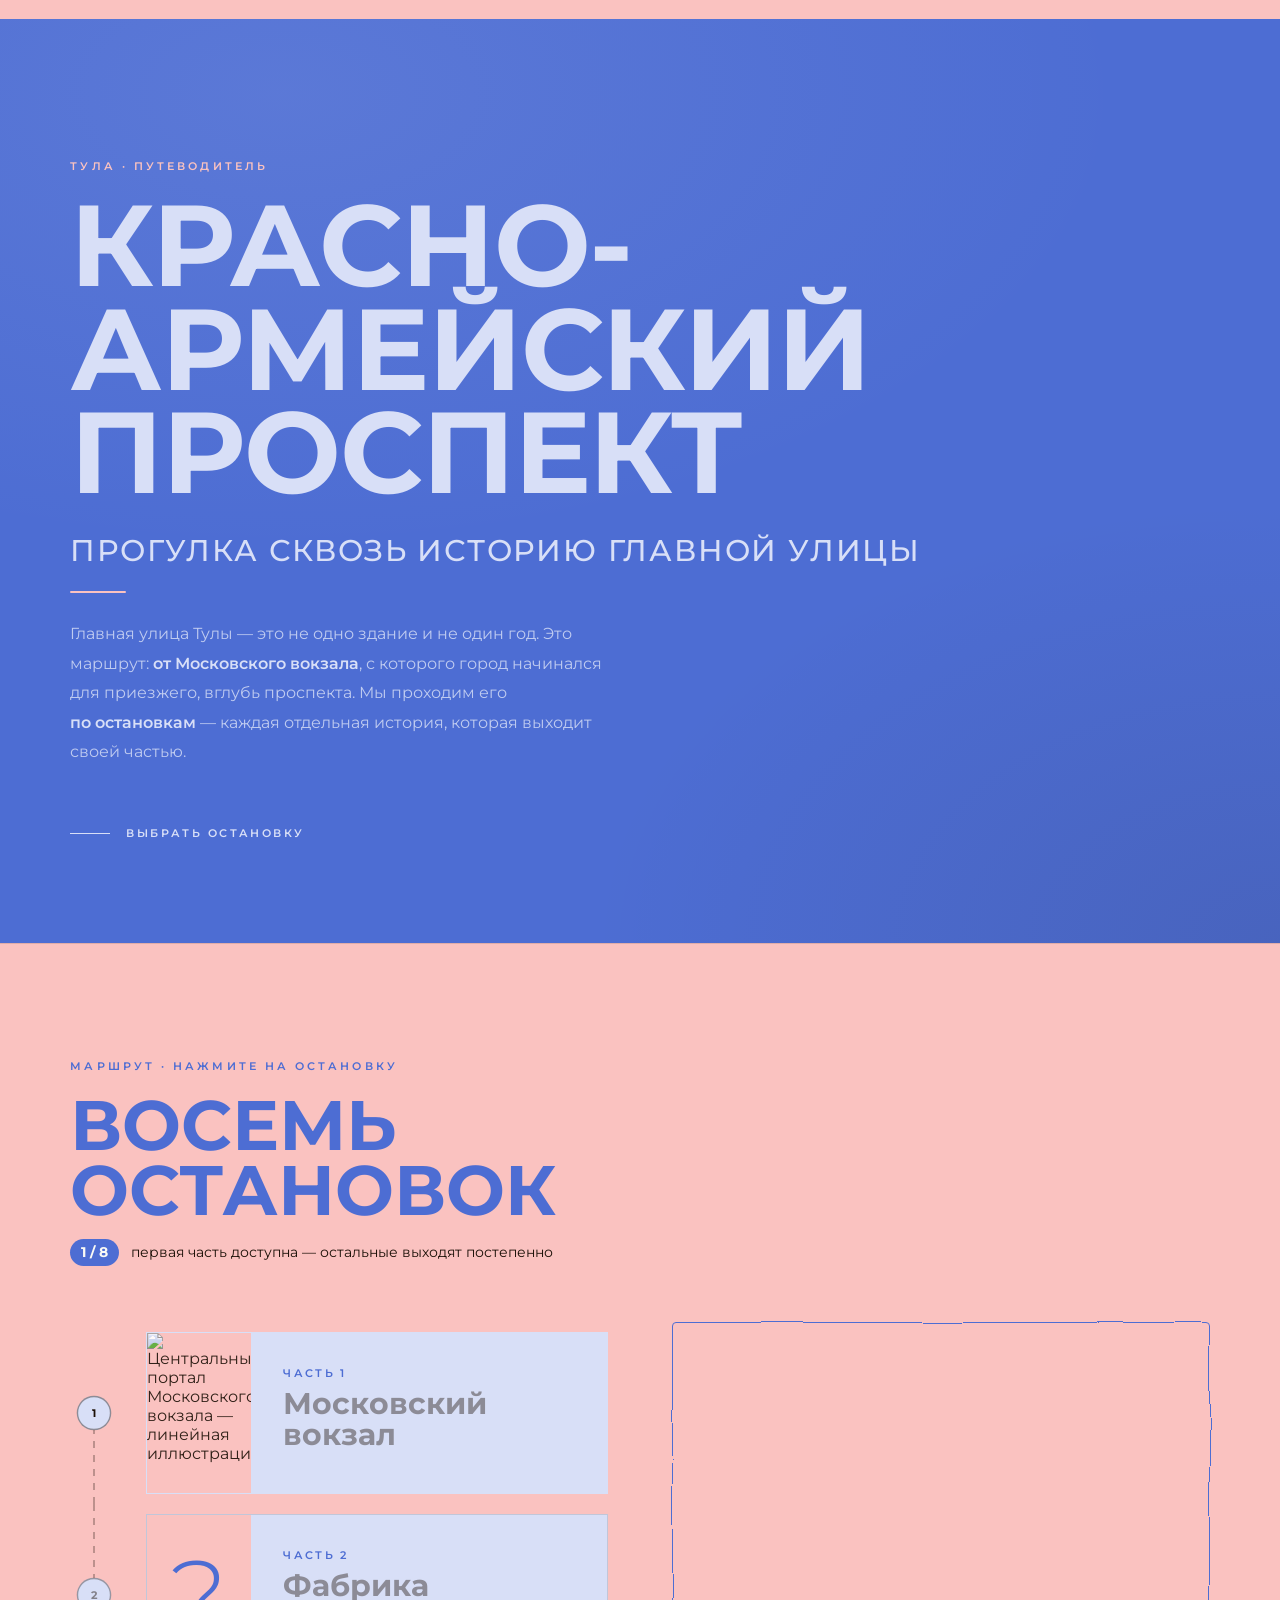
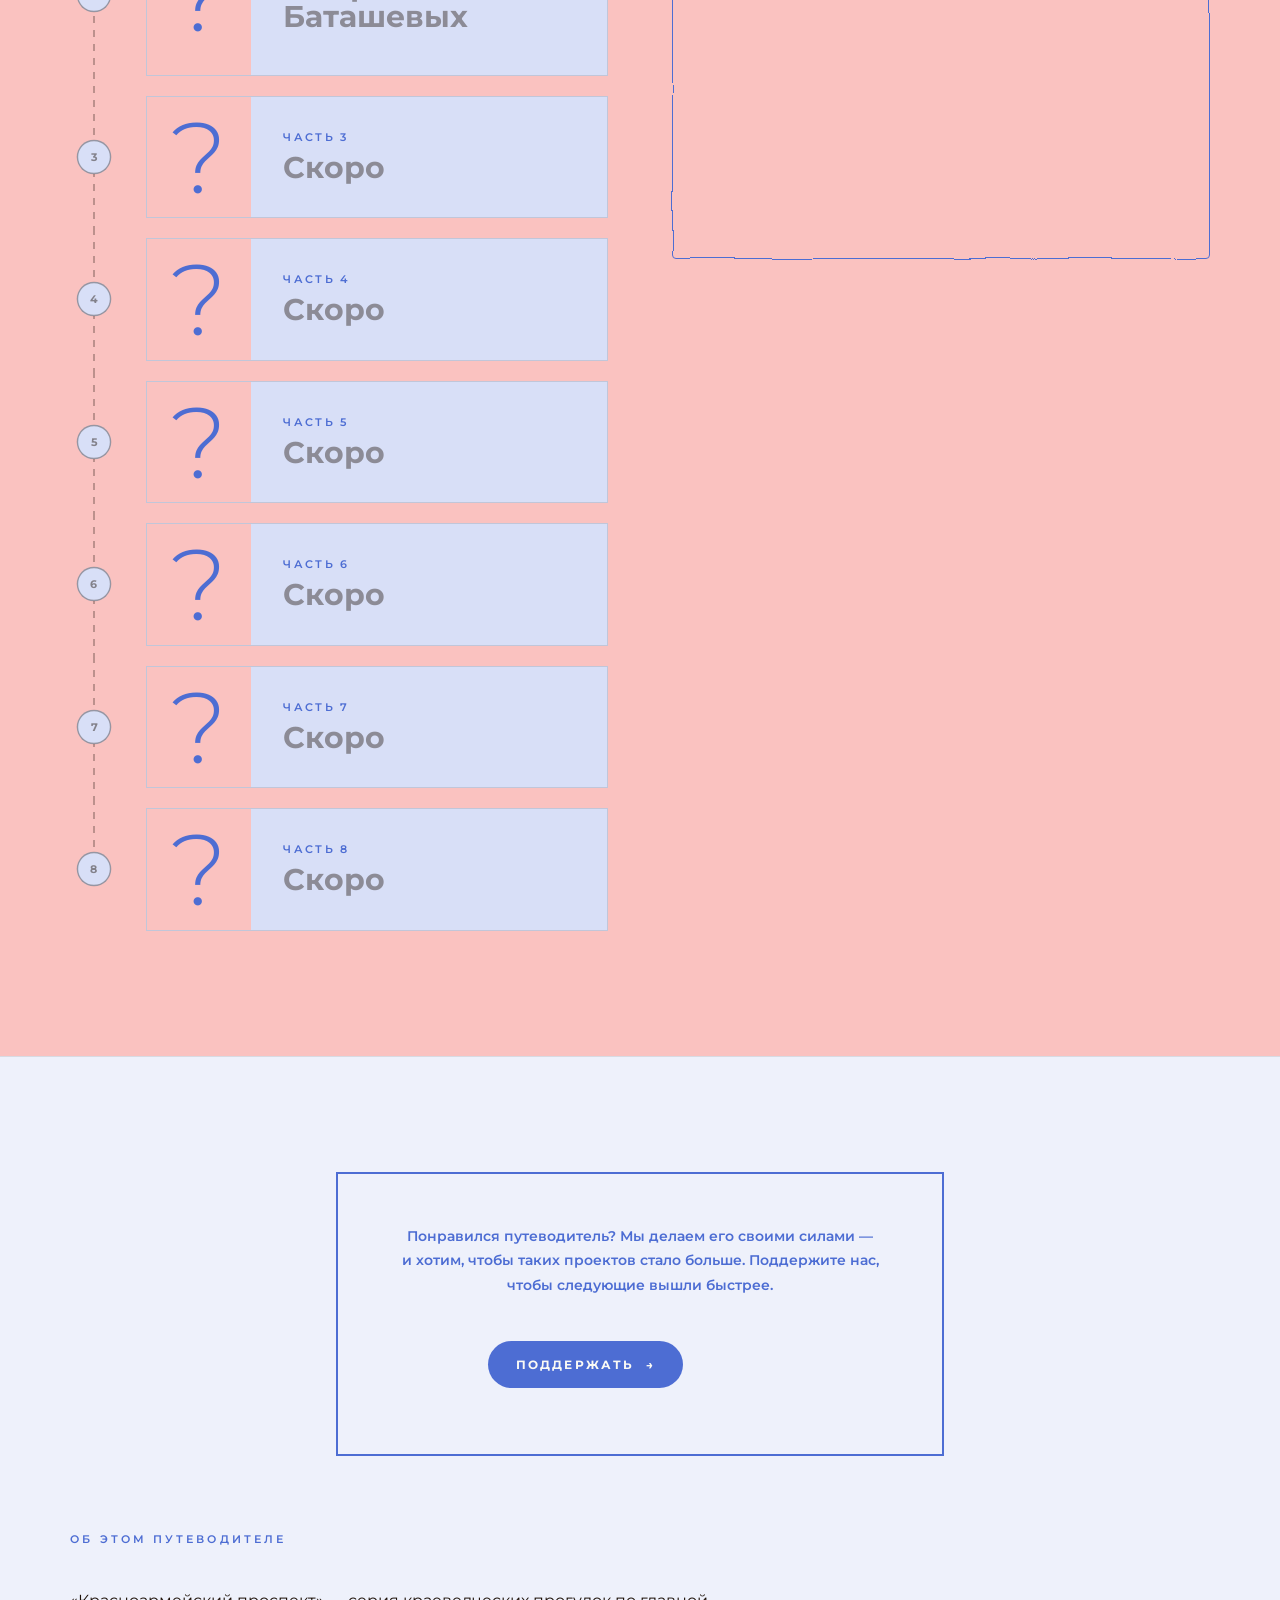
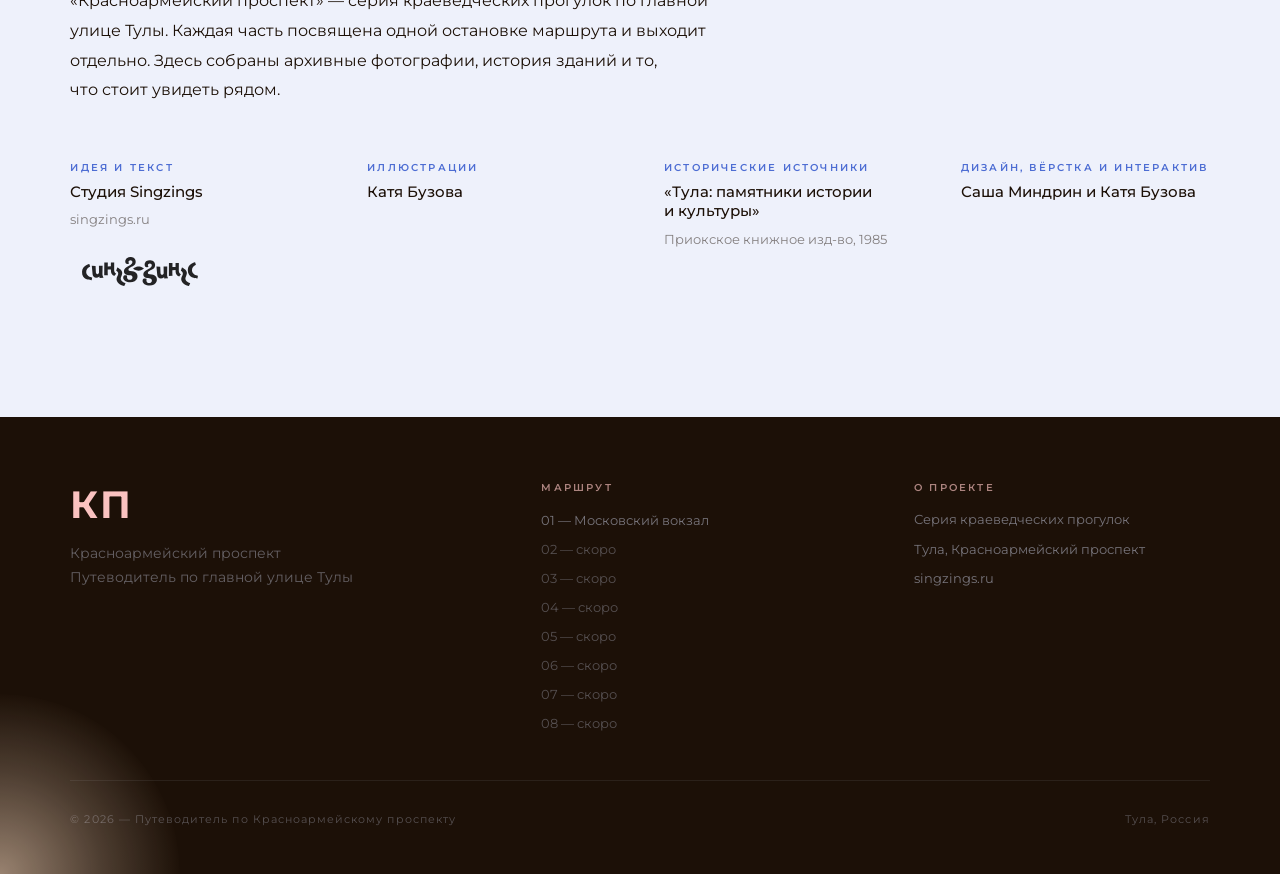
==== commit 9b5cdc57: "Кнопка «Поддержать»: Lottie donate-face — наведение проигрывает вперёд, уход курсора отматывает наза" ====
--- a/index.html
+++ b/index.html
@@ -26,7 +26,10 @@
   <link rel="preconnect" href="https://fonts.gstatic.com" crossorigin />
   <link rel="preconnect" href="https://i.postimg.cc" />
   <link href="https://fonts.googleapis.com/css2?family=Montserrat:ital,wght@0,300;0,400;0,500;0,600;0,700;1,400&display=swap" rel="stylesheet" />
-  <link rel="stylesheet" href="style.css?v=20260717za6" />
+  <link rel="stylesheet" href="style.css?v=20260717za7" />
+
+  <!-- Lottie (лёгкая SVG-сборка) — анимация donate-face у кнопки «Поддержать» -->
+  <script src="https://cdnjs.cloudflare.com/ajax/libs/bodymovin/5.12.2/lottie_light.min.js" defer></script>
 
   <script type="application/ld+json">
   {
@@ -232,10 +235,13 @@
           и&nbsp;хотим, чтобы таких проектов стало больше.
           Поддержите нас, чтобы следующие вышли быстрее.
         </p>
-        <a class="credits__support-btn" href="#" target="_blank" rel="noopener">
-          <span>Поддержать</span>
-          <span class="credits__support-arrow" aria-hidden="true">→</span>
-        </a>
+        <div class="credits__support-actions">
+          <a class="credits__support-btn" href="#" target="_blank" rel="noopener">
+            <span>Поддержать</span>
+            <span class="credits__support-arrow" aria-hidden="true">→</span>
+          </a>
+          <div class="credits__donate" id="donateFace" aria-hidden="true"></div>
+        </div>
       </div>
 
       <span class="label" data-animate="fade-up">Об этом путеводителе</span>
@@ -317,6 +323,6 @@
     </svg>
   </button>
 
-  <script src="script.js?v=20260716i"></script>
+  <script src="script.js?v=20260719c"></script>
 </body>
 </html>
--- a/style.css
+++ b/style.css
@@ -3127,6 +3127,19 @@
   max-width: 480px;
   color: var(--blue);
 }
+.credits__support-actions {
+  display: flex;
+  align-items: center;
+  gap: clamp(16px, 2.5vw, 36px);
+}
+.credits__donate {
+  flex: none;
+  width: clamp(58px, 6vw, 80px);
+  aspect-ratio: 109 / 111;
+  pointer-events: none;   /* ховер ловит кнопка, не мешаем ей */
+}
+.credits__donate svg { width: 100%; height: 100%; display: block; }
+
 .credits__support-btn {
   display: inline-flex;
   align-items: center;
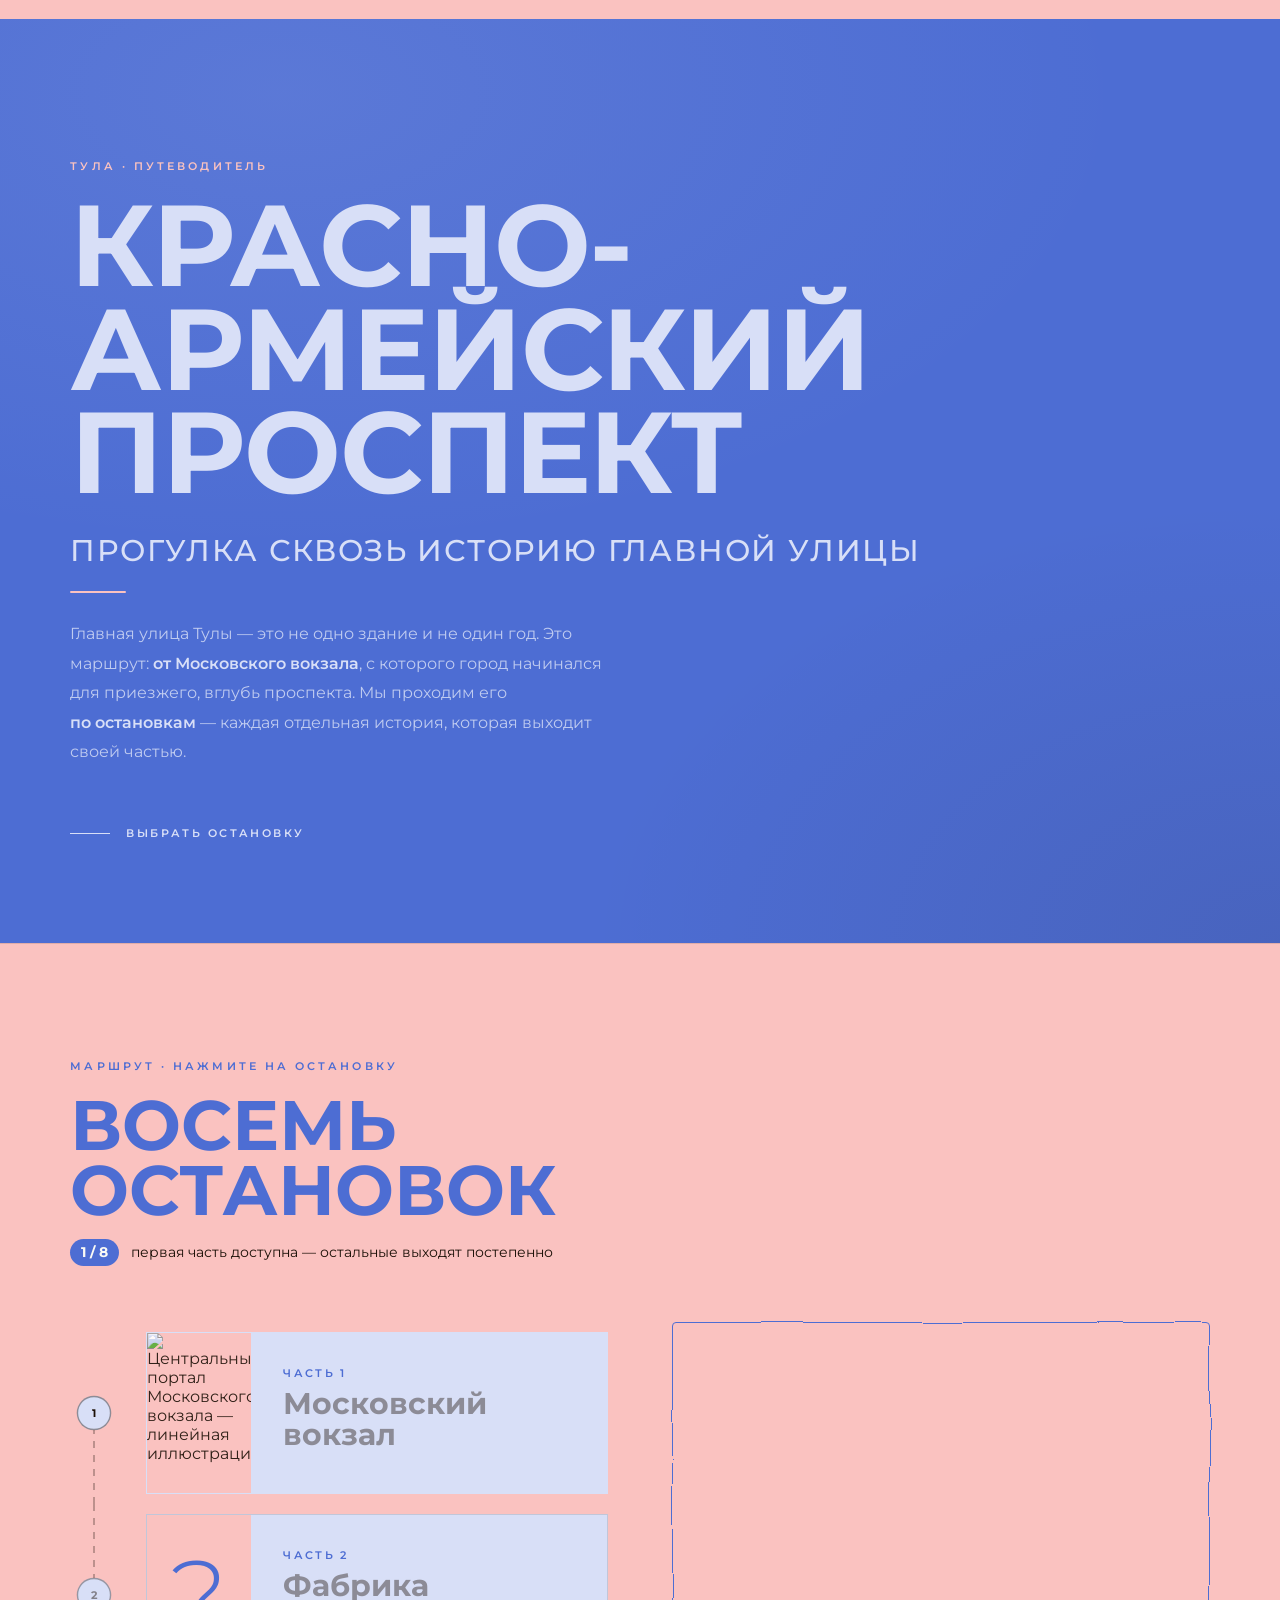
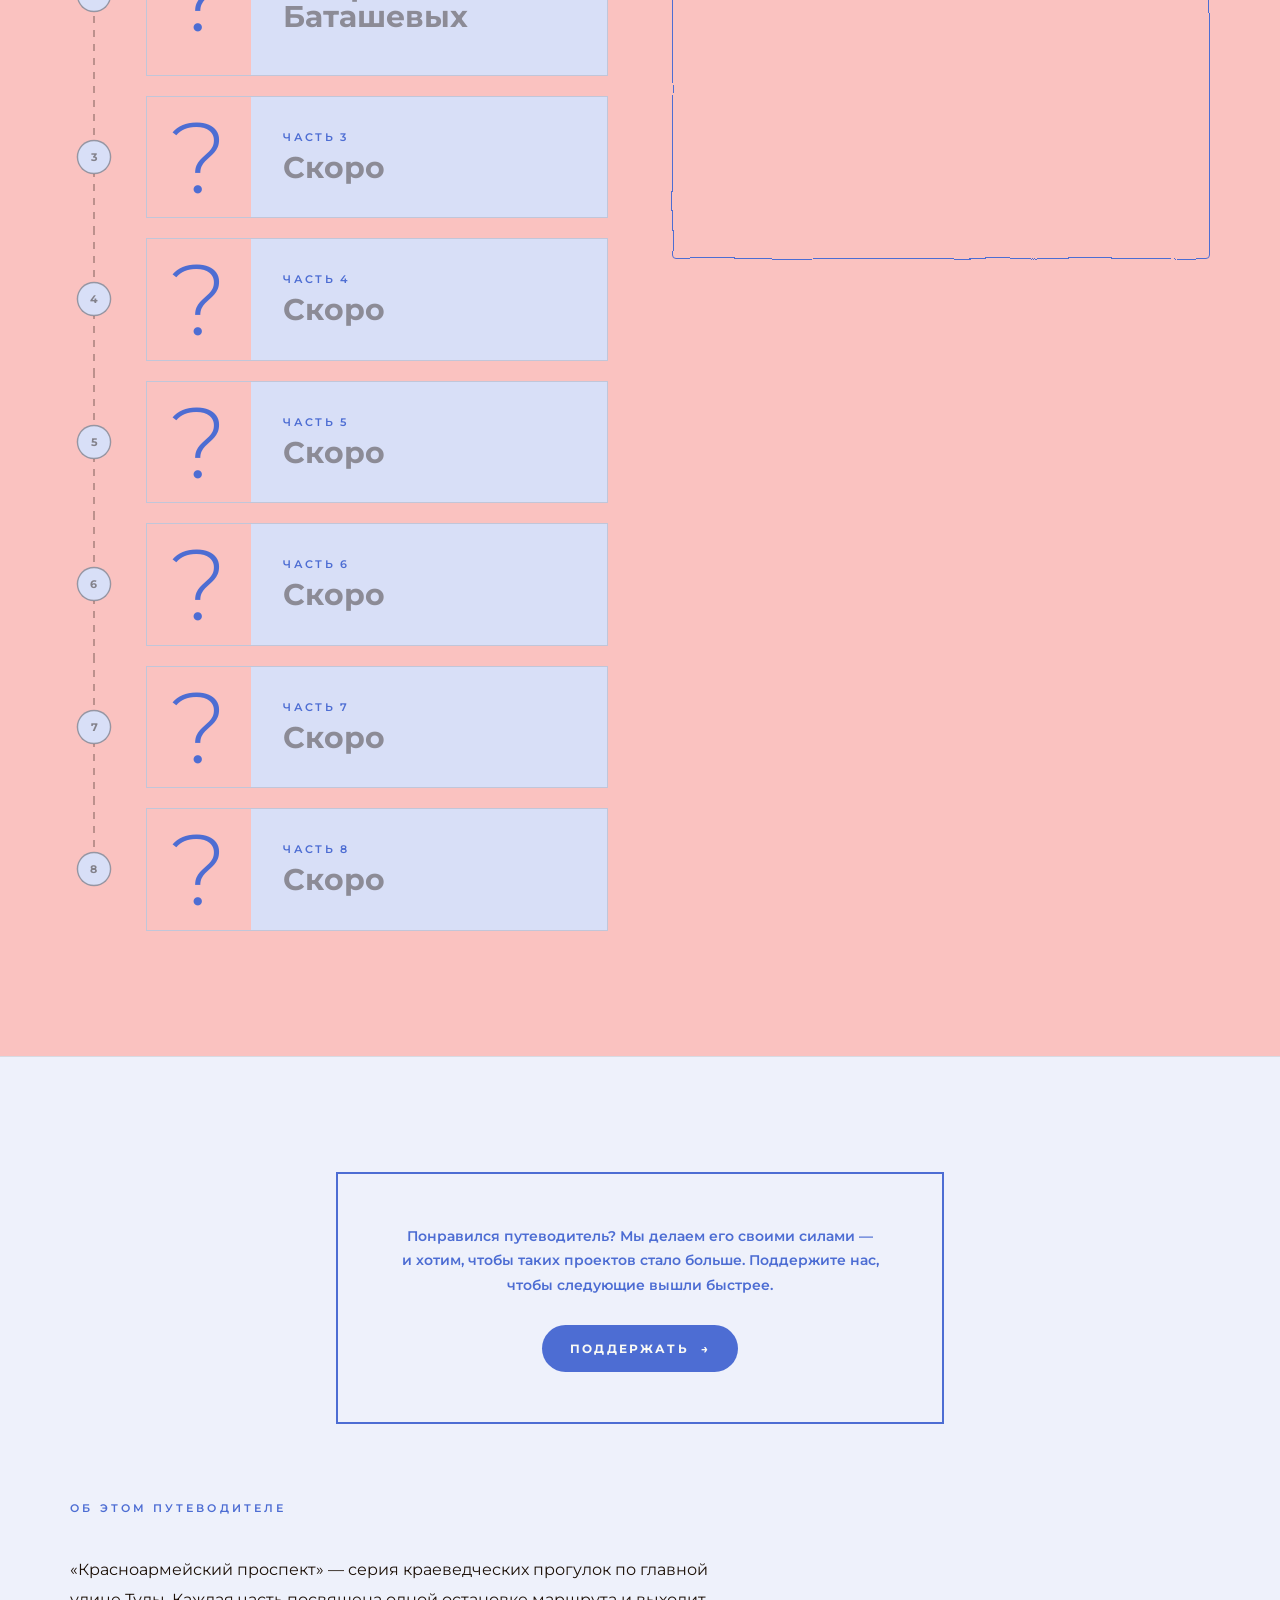
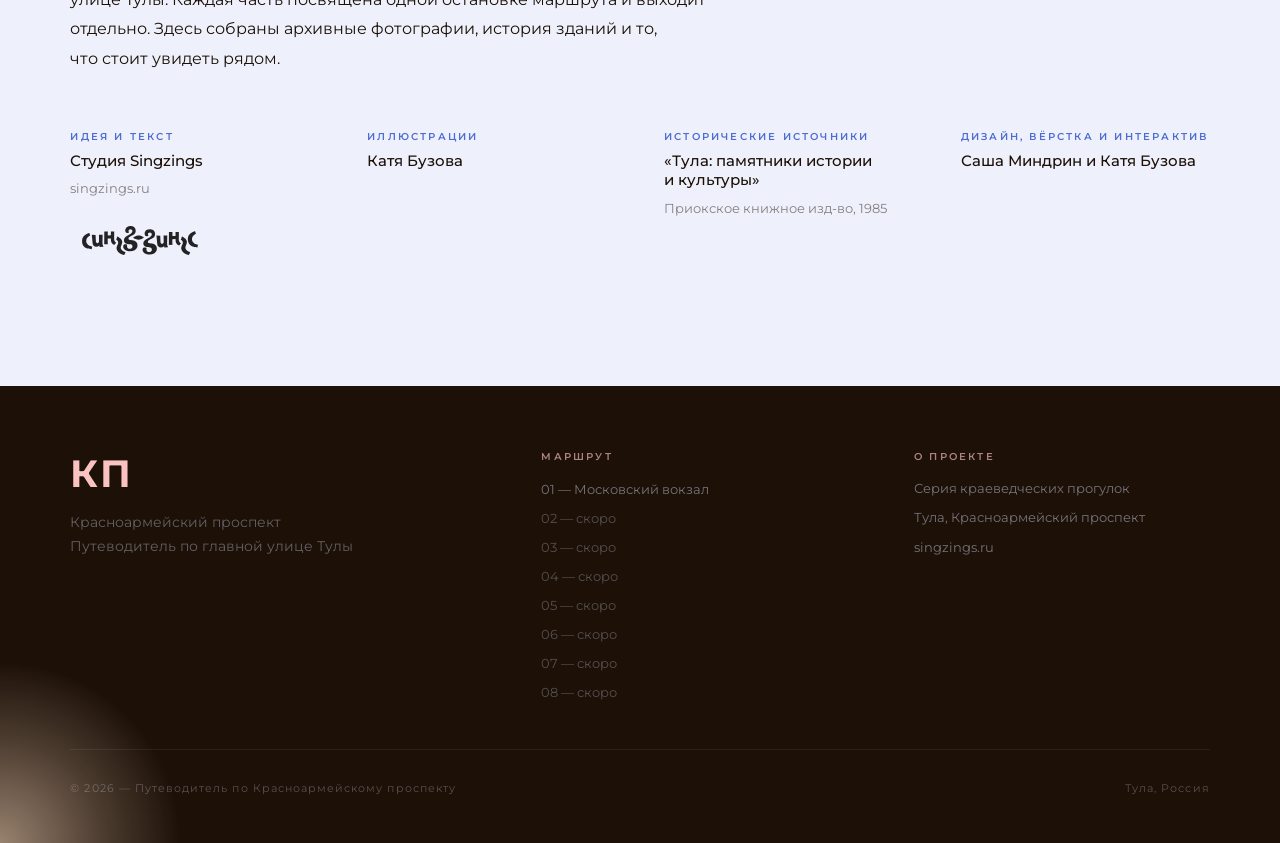
==== commit b49b5bf5: "Кнопка «Поддержать»: центрирована; donate-face — абсолютом справа и на 30% меньше Co-Authored-By: Cl" ====
--- a/index.html
+++ b/index.html
@@ -26,7 +26,7 @@
   <link rel="preconnect" href="https://fonts.gstatic.com" crossorigin />
   <link rel="preconnect" href="https://i.postimg.cc" />
   <link href="https://fonts.googleapis.com/css2?family=Montserrat:ital,wght@0,300;0,400;0,500;0,600;0,700;1,400&display=swap" rel="stylesheet" />
-  <link rel="stylesheet" href="style.css?v=20260717za7" />
+  <link rel="stylesheet" href="style.css?v=20260717za8" />
 
   <!-- Lottie (лёгкая SVG-сборка) — анимация donate-face у кнопки «Поддержать» -->
   <script src="https://cdnjs.cloudflare.com/ajax/libs/bodymovin/5.12.2/lottie_light.min.js" defer></script>
--- a/style.css
+++ b/style.css
@@ -3127,14 +3127,19 @@
   max-width: 480px;
   color: var(--blue);
 }
+/* только кнопка в потоке (центрируется), donate-face — абсолютом справа от неё */
 .credits__support-actions {
-  display: flex;
-  align-items: center;
-  gap: clamp(16px, 2.5vw, 36px);
+  position: relative;
+  width: fit-content;
+  margin: 0 auto;
 }
 .credits__donate {
-  flex: none;
-  width: clamp(58px, 6vw, 80px);
+  position: absolute;
+  left: 100%;
+  top: 50%;
+  transform: translateY(-50%);
+  margin-left: clamp(14px, 2vw, 30px);
+  width: clamp(40px, 4.2vw, 56px);   /* на 30% меньше */
   aspect-ratio: 109 / 111;
   pointer-events: none;   /* ховер ловит кнопка, не мешаем ей */
 }
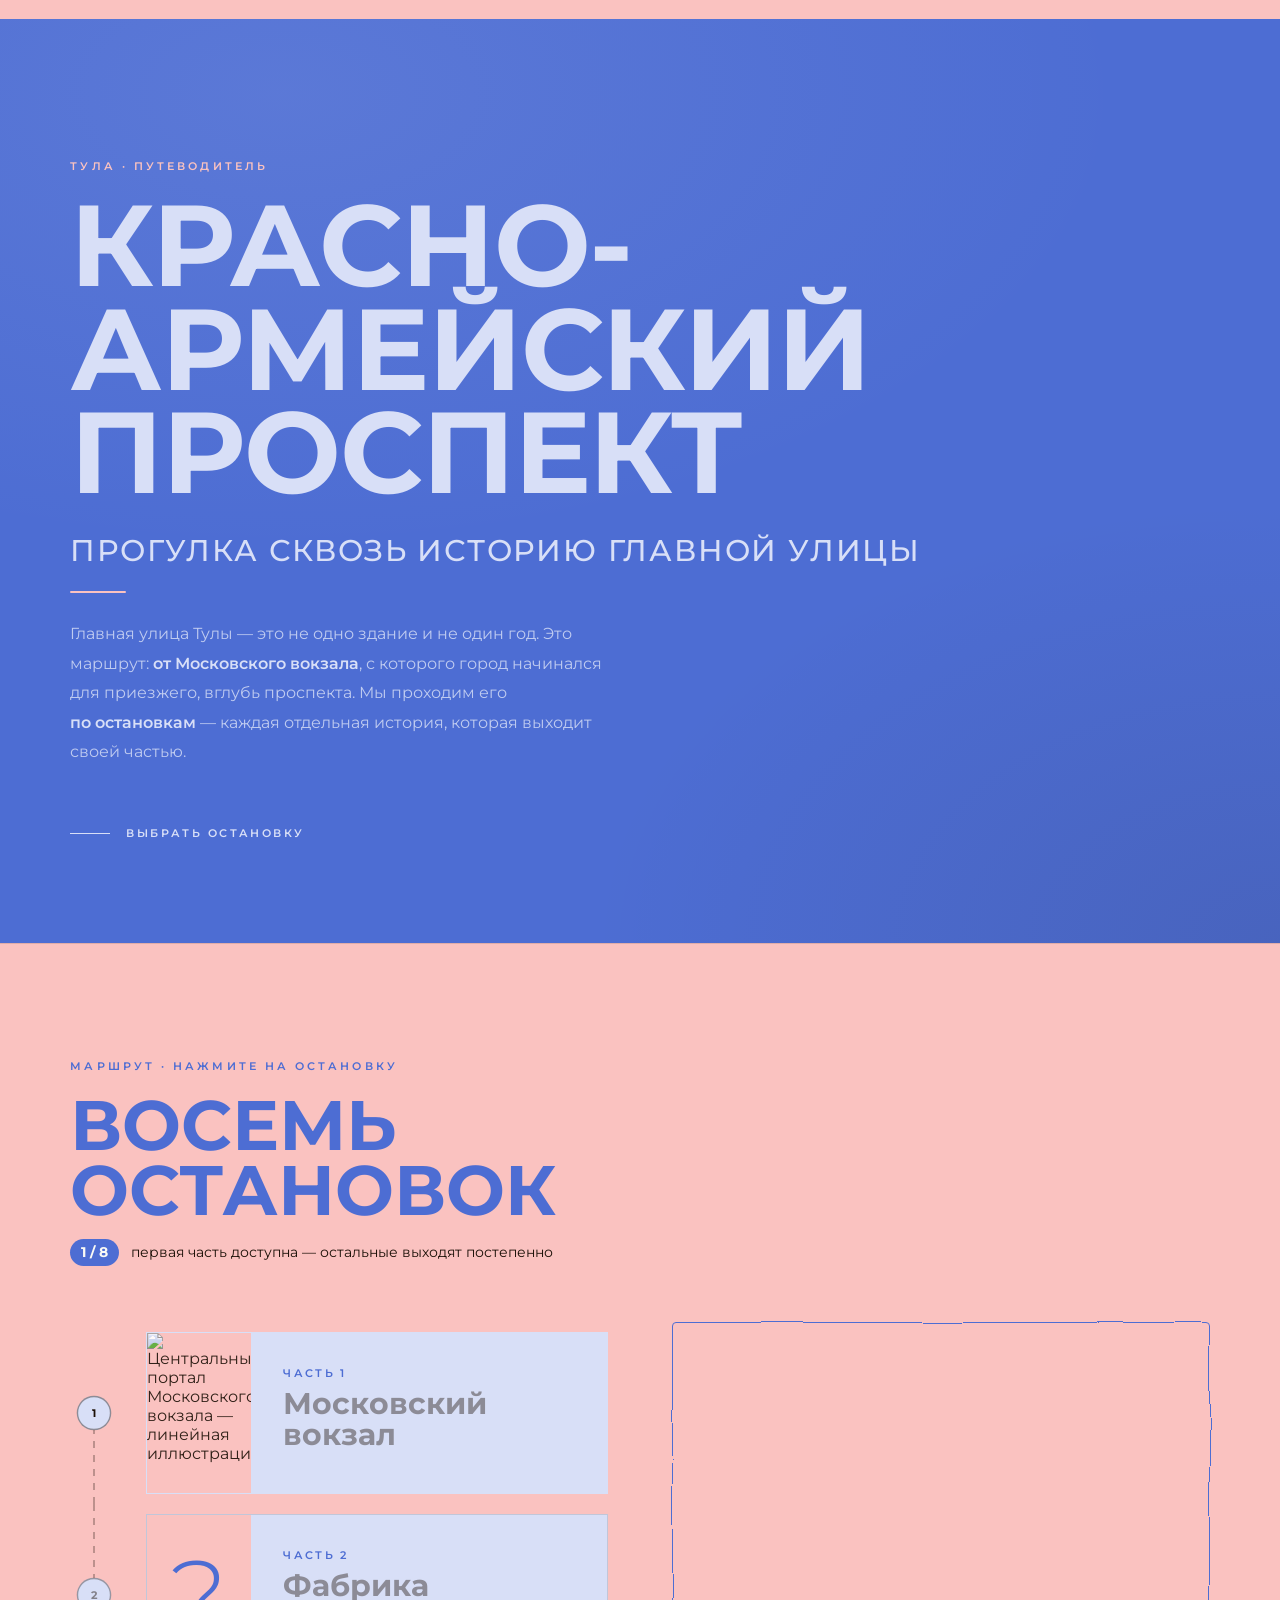
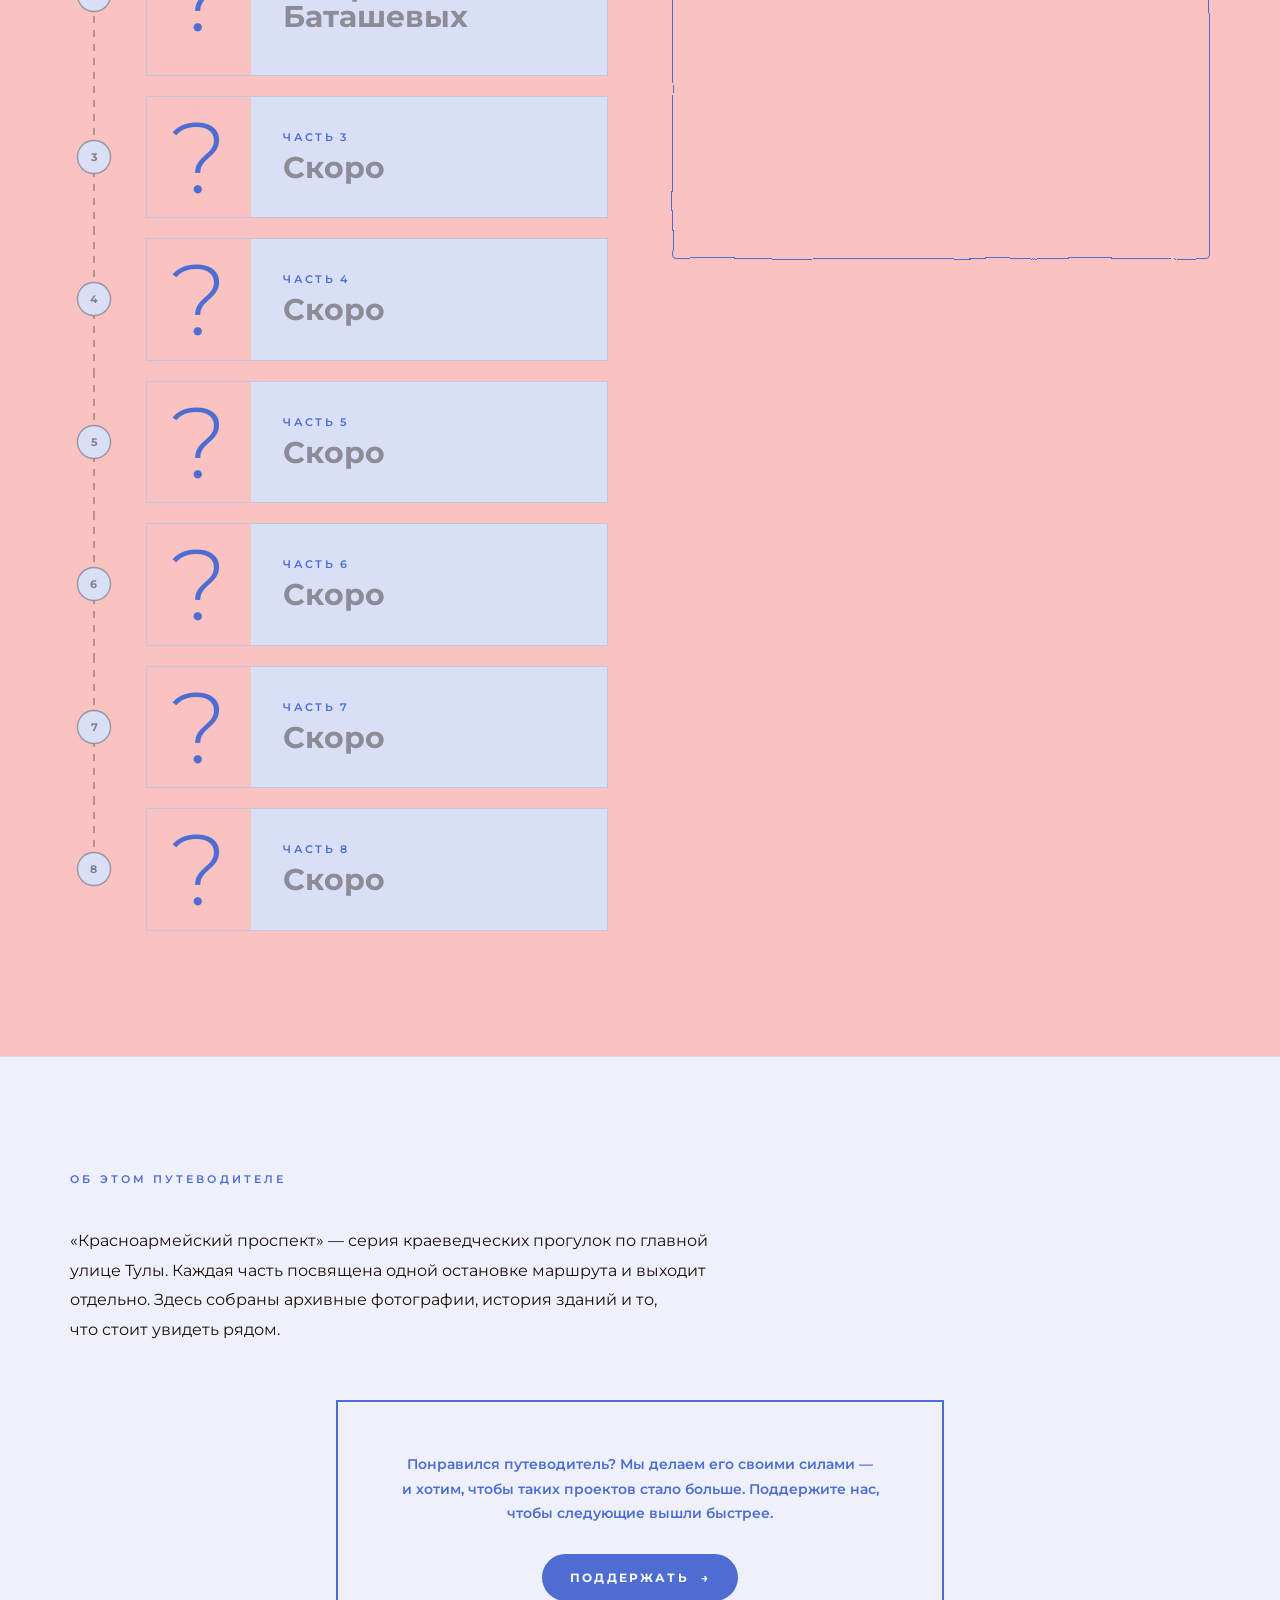
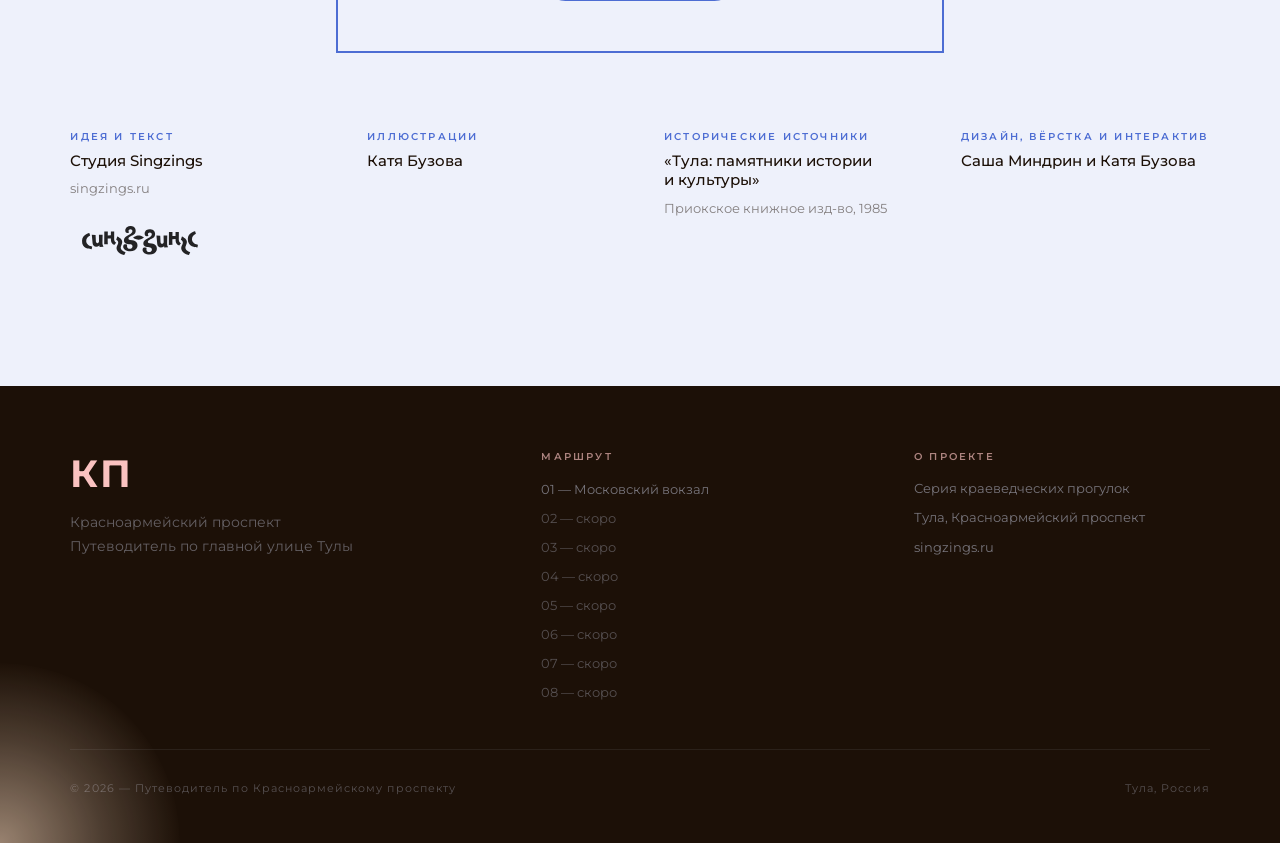
==== commit 4f0e285c: "Секция «Об этом путеводителе»: надзаголовок и вводный текст над блоком «Поддержать» (обе страницы) C" ====
--- a/index.html
+++ b/index.html
@@ -26,7 +26,7 @@
   <link rel="preconnect" href="https://fonts.gstatic.com" crossorigin />
   <link rel="preconnect" href="https://i.postimg.cc" />
   <link href="https://fonts.googleapis.com/css2?family=Montserrat:ital,wght@0,300;0,400;0,500;0,600;0,700;1,400&display=swap" rel="stylesheet" />
-  <link rel="stylesheet" href="style.css?v=20260717za8" />
+  <link rel="stylesheet" href="style.css?v=20260717za11" />
 
   <!-- Lottie (лёгкая SVG-сборка) — анимация donate-face у кнопки «Поддержать» -->
   <script src="https://cdnjs.cloudflare.com/ajax/libs/bodymovin/5.12.2/lottie_light.min.js" defer></script>
@@ -228,6 +228,14 @@
   <!-- ═══════════════════════════════════════ CREDITS -->
   <div class="credits bg-cream" id="about">
     <div class="container">
+      <span class="label" data-animate="fade-up">Об этом путеводителе</span>
+      <p class="hub-about__lead" data-animate="fade-up" data-delay="1">
+        «Красноармейский проспект»&nbsp;— серия краеведческих прогулок по&nbsp;главной
+        улице Тулы. Каждая часть посвящена одной остановке маршрута и&nbsp;выходит
+        отдельно. Здесь собраны архивные фотографии, история зданий и&nbsp;то,
+        что&nbsp;стоит увидеть рядом.
+      </p>
+
       <!-- поддержка проекта -->
       <div class="credits__support" data-animate="fade-up">
         <p class="credits__support-text">
@@ -244,13 +252,6 @@
         </div>
       </div>
 
-      <span class="label" data-animate="fade-up">Об этом путеводителе</span>
-      <p class="hub-about__lead" data-animate="fade-up" data-delay="1">
-        «Красноармейский проспект»&nbsp;— серия краеведческих прогулок по&nbsp;главной
-        улице Тулы. Каждая часть посвящена одной остановке маршрута и&nbsp;выходит
-        отдельно. Здесь собраны архивные фотографии, история зданий и&nbsp;то,
-        что&nbsp;стоит увидеть рядом.
-      </p>
       <div class="credits__grid" data-animate="stagger">
         <div class="credits__col">
           <div class="credits__role">Идея и текст</div>
--- a/style.css
+++ b/style.css
@@ -3102,7 +3102,7 @@
   position: relative;
   width: fit-content;          /* рамка только вокруг содержимого, не на весь экран */
   max-width: 100%;
-  margin: 0 auto clamp(48px, 6vw, 80px);
+  margin: clamp(32px, 4vw, 56px) auto clamp(48px, 6vw, 80px);
   padding: clamp(32px, 4.5vw, 52px) clamp(28px, 5vw, 72px);
   display: flex;
   flex-direction: column;
@@ -3138,8 +3138,9 @@
   left: 100%;
   top: 50%;
   transform: translateY(-50%);
-  margin-left: clamp(14px, 2vw, 30px);
-  width: clamp(40px, 4.2vw, 56px);   /* на 30% меньше */
+  margin-left: clamp(56px, 6vw, 104px);    /* правее */
+  margin-top: 14px;                        /* чуть ниже */
+  width: clamp(36px, 3.8vw, 50px);         /* ещё на 10% меньше */
   aspect-ratio: 109 / 111;
   pointer-events: none;   /* ховер ловит кнопка, не мешаем ей */
 }
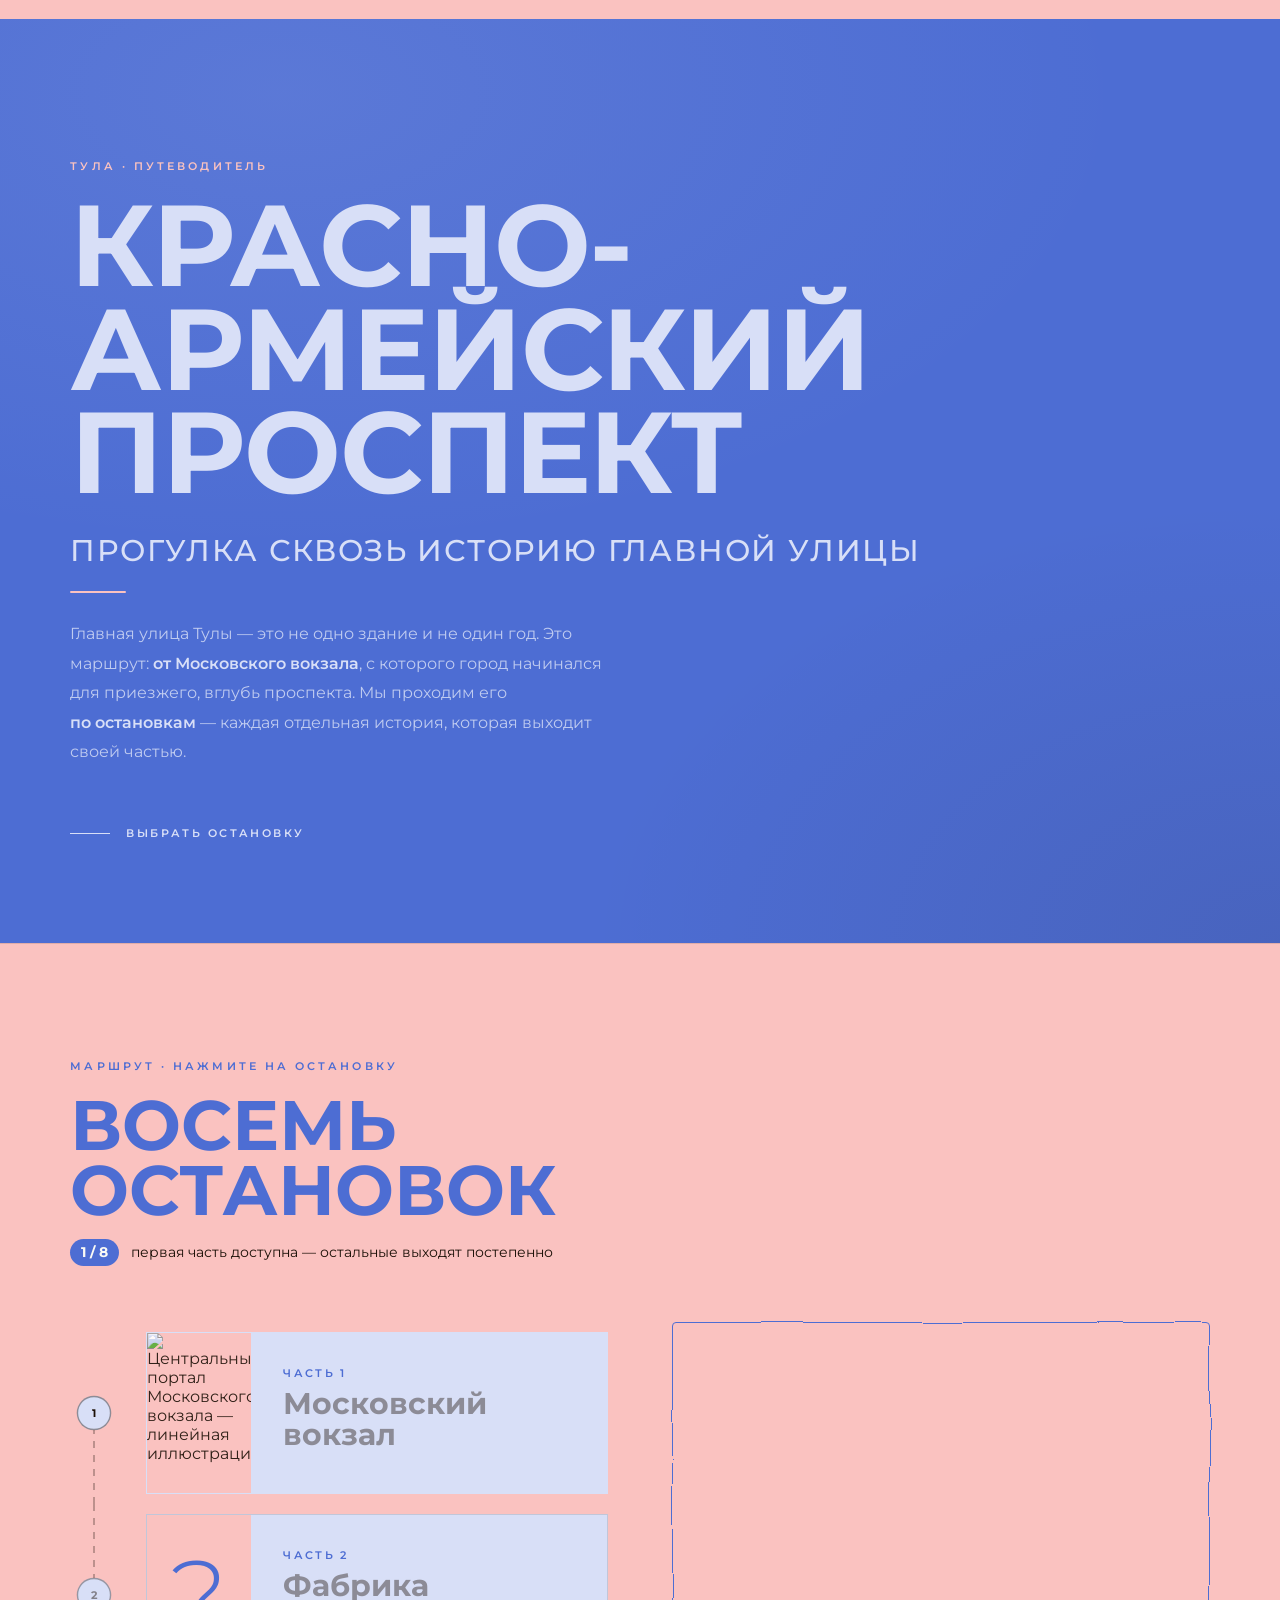
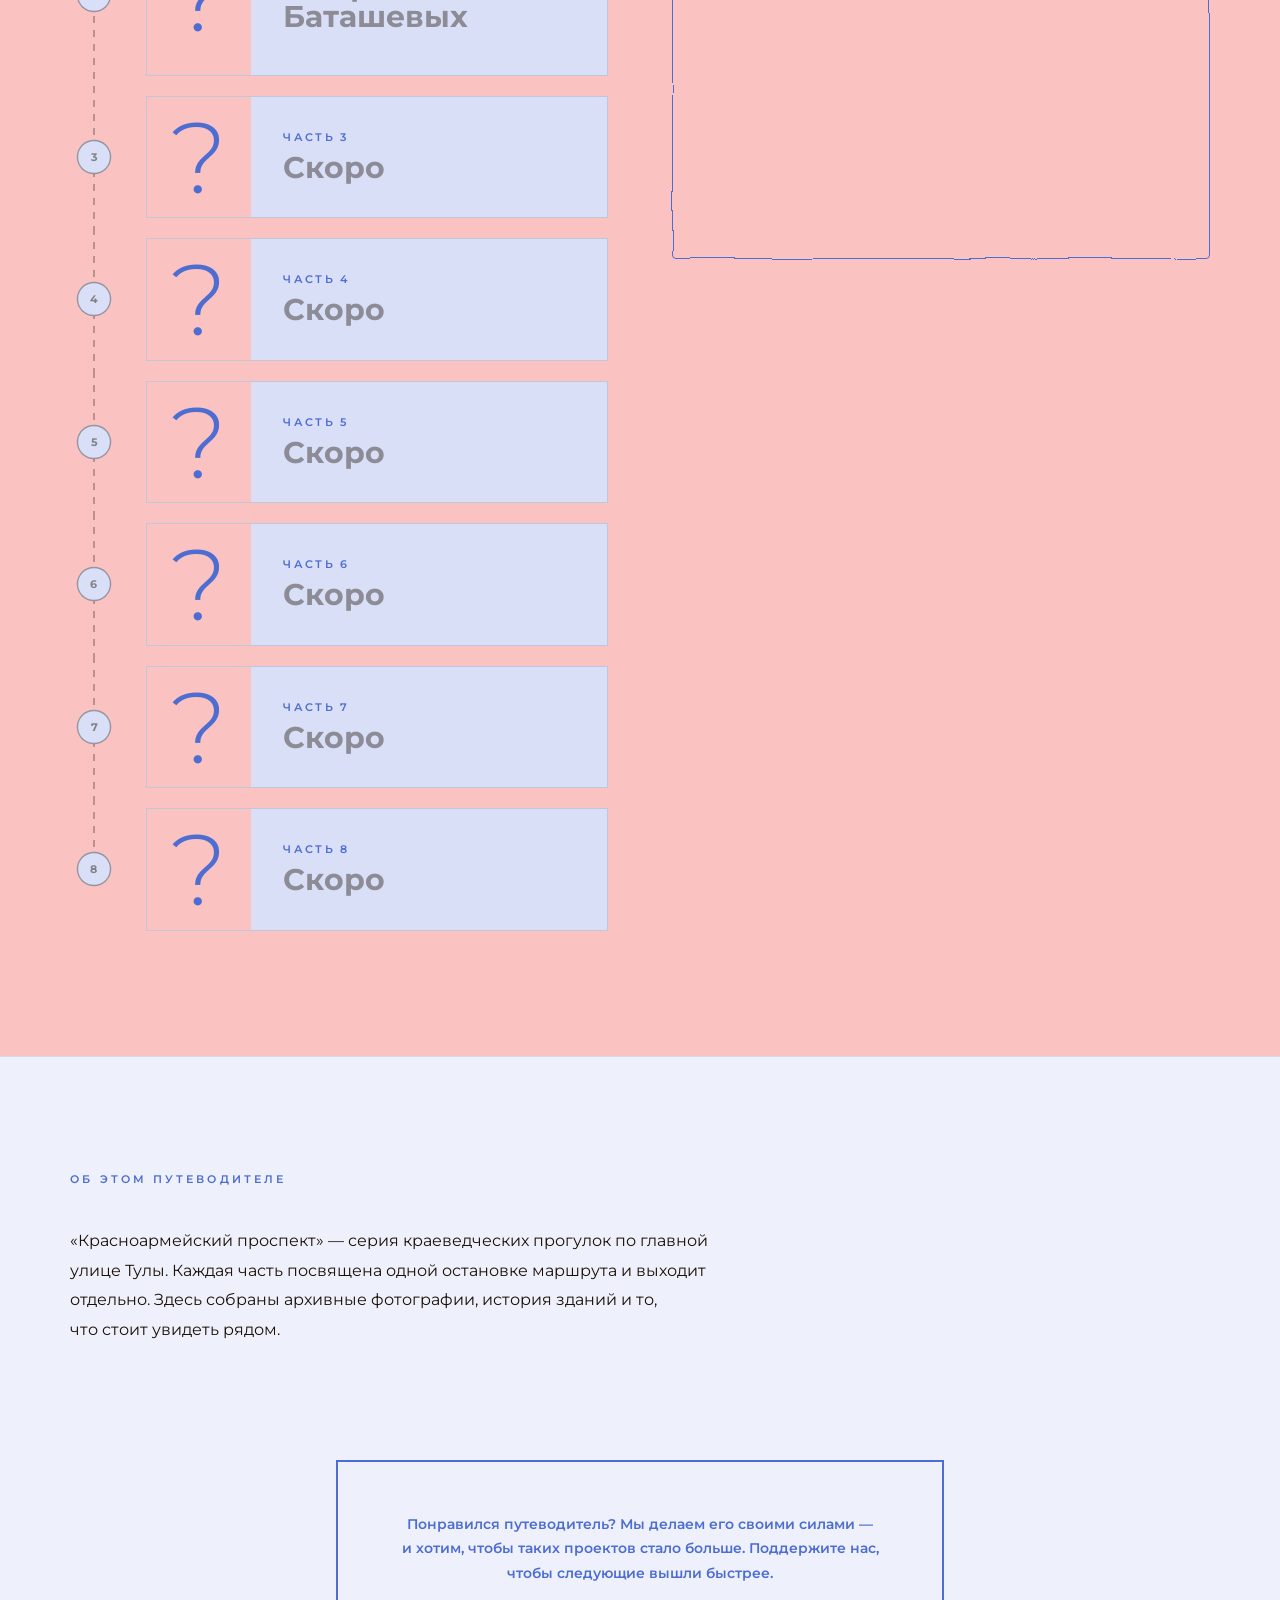
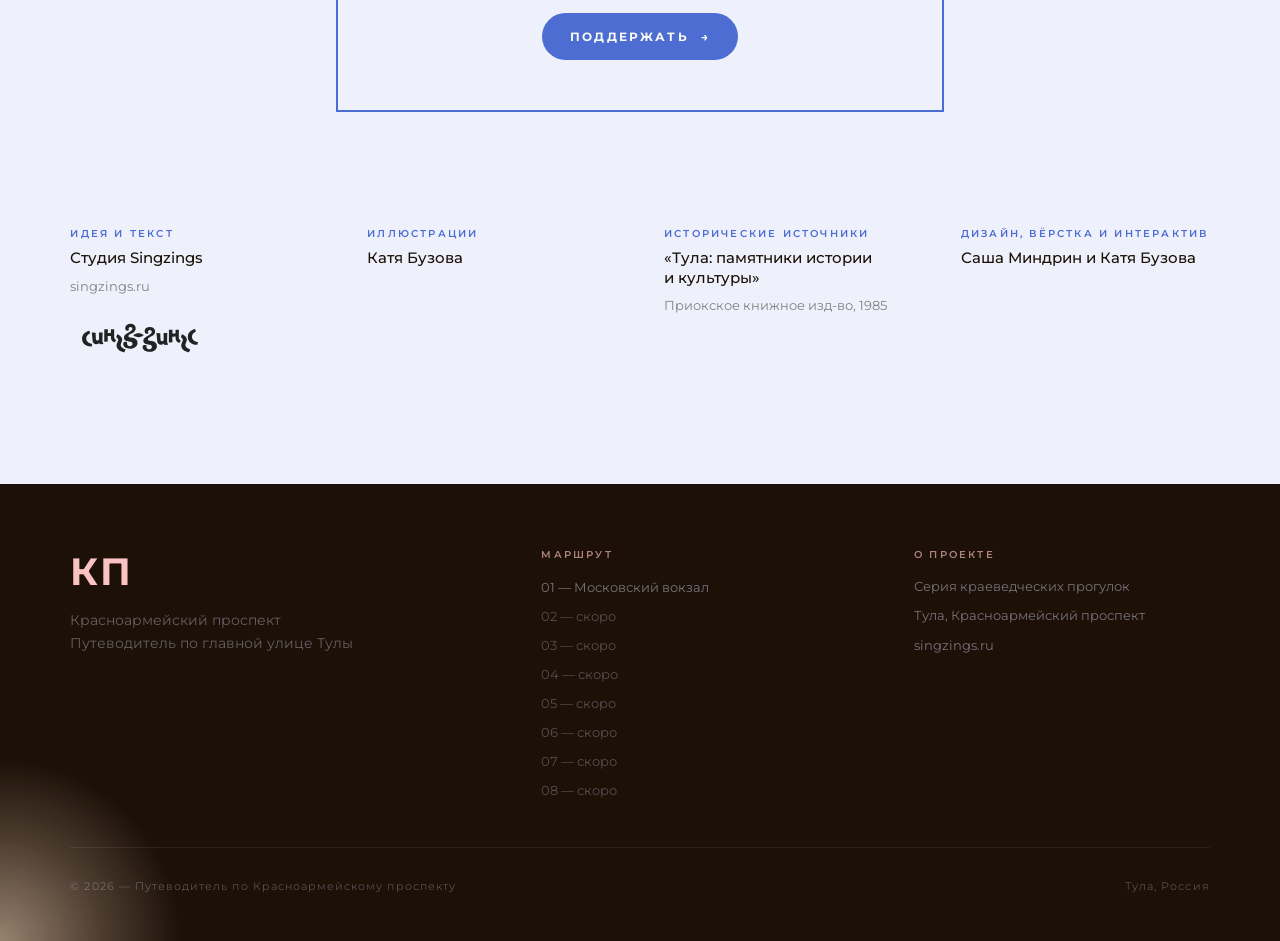
==== commit 2b64196c: "Блок «Поддержать»: увеличены отступы сверху и снизу (до 132px) Co-Authored-By: Claude Fable 5 <norep" ====
--- a/index.html
+++ b/index.html
@@ -26,7 +26,7 @@
   <link rel="preconnect" href="https://fonts.gstatic.com" crossorigin />
   <link rel="preconnect" href="https://i.postimg.cc" />
   <link href="https://fonts.googleapis.com/css2?family=Montserrat:ital,wght@0,300;0,400;0,500;0,600;0,700;1,400&display=swap" rel="stylesheet" />
-  <link rel="stylesheet" href="style.css?v=20260717za11" />
+  <link rel="stylesheet" href="style.css?v=20260717za12" />
 
   <!-- Lottie (лёгкая SVG-сборка) — анимация donate-face у кнопки «Поддержать» -->
   <script src="https://cdnjs.cloudflare.com/ajax/libs/bodymovin/5.12.2/lottie_light.min.js" defer></script>
--- a/style.css
+++ b/style.css
@@ -3102,7 +3102,7 @@
   position: relative;
   width: fit-content;          /* рамка только вокруг содержимого, не на весь экран */
   max-width: 100%;
-  margin: clamp(32px, 4vw, 56px) auto clamp(48px, 6vw, 80px);
+  margin: clamp(72px, 9vw, 132px) auto clamp(72px, 9vw, 132px);
   padding: clamp(32px, 4.5vw, 52px) clamp(28px, 5vw, 72px);
   display: flex;
   flex-direction: column;
